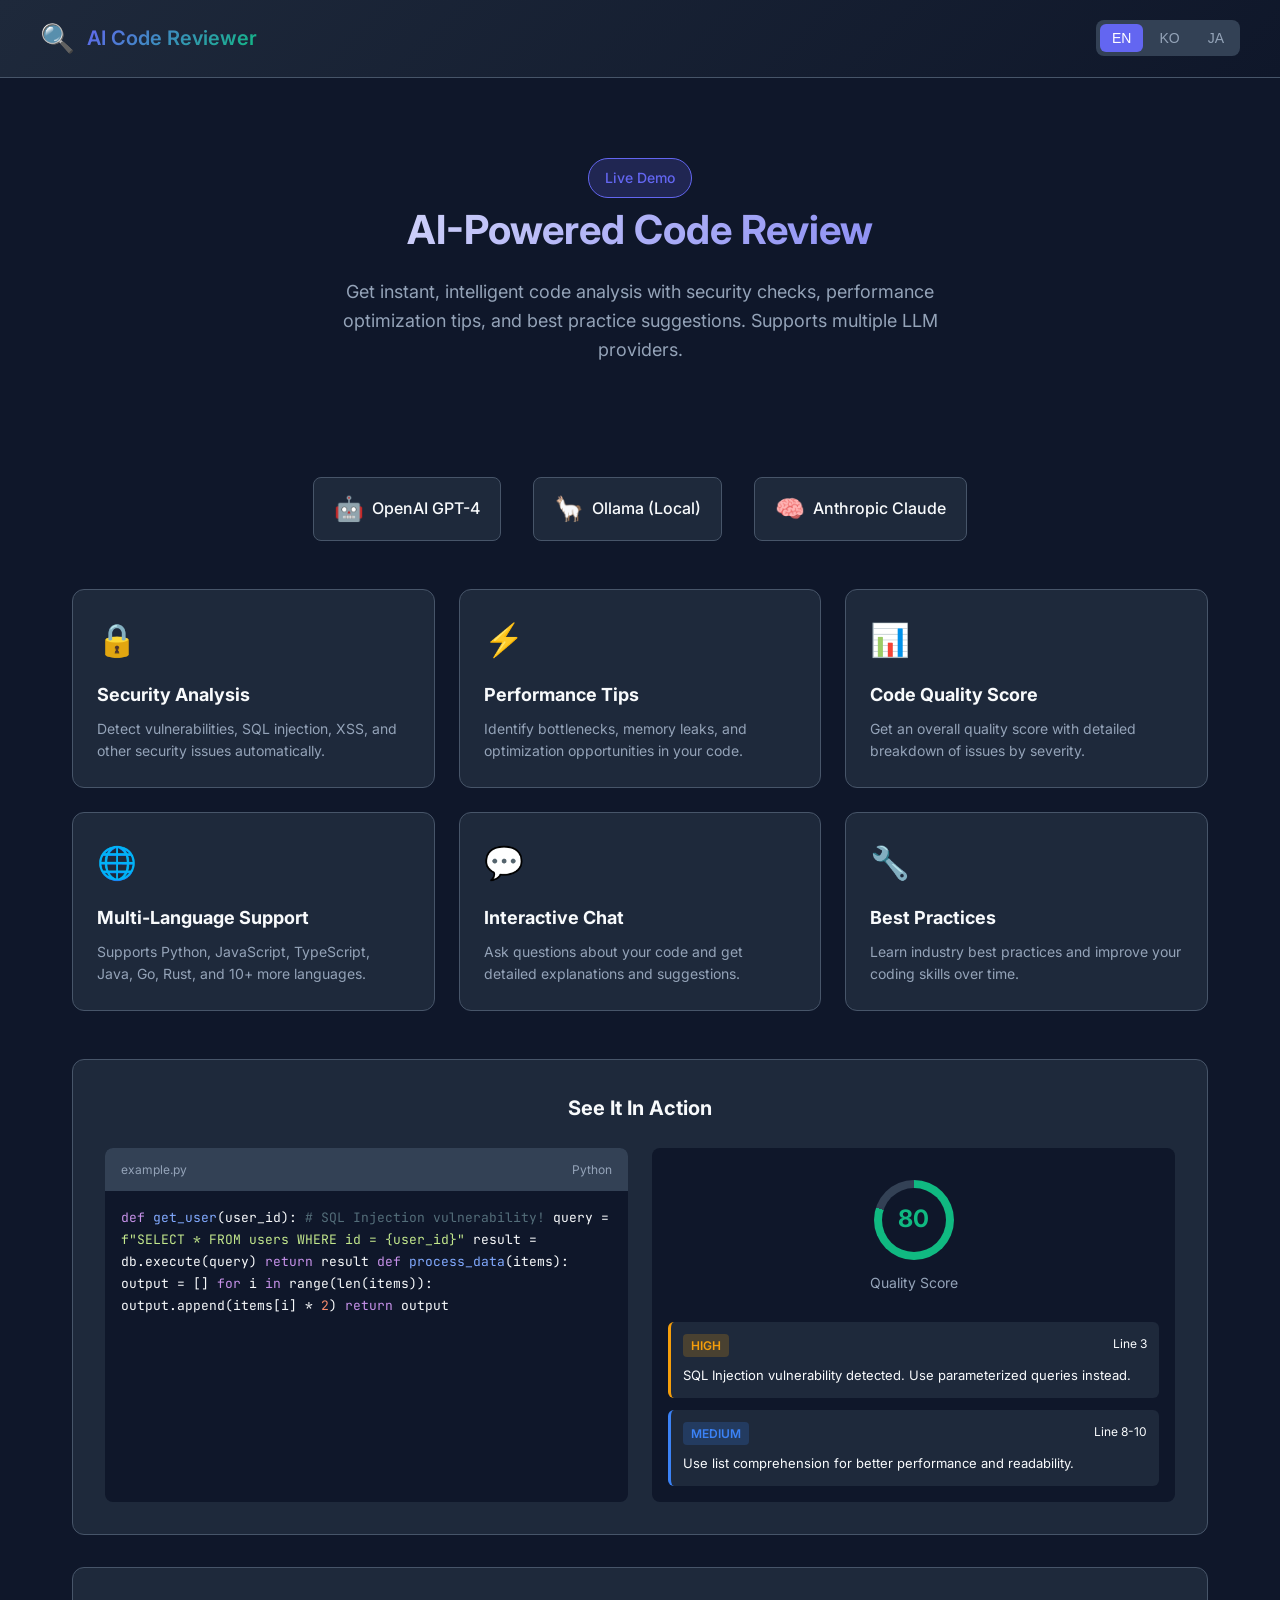
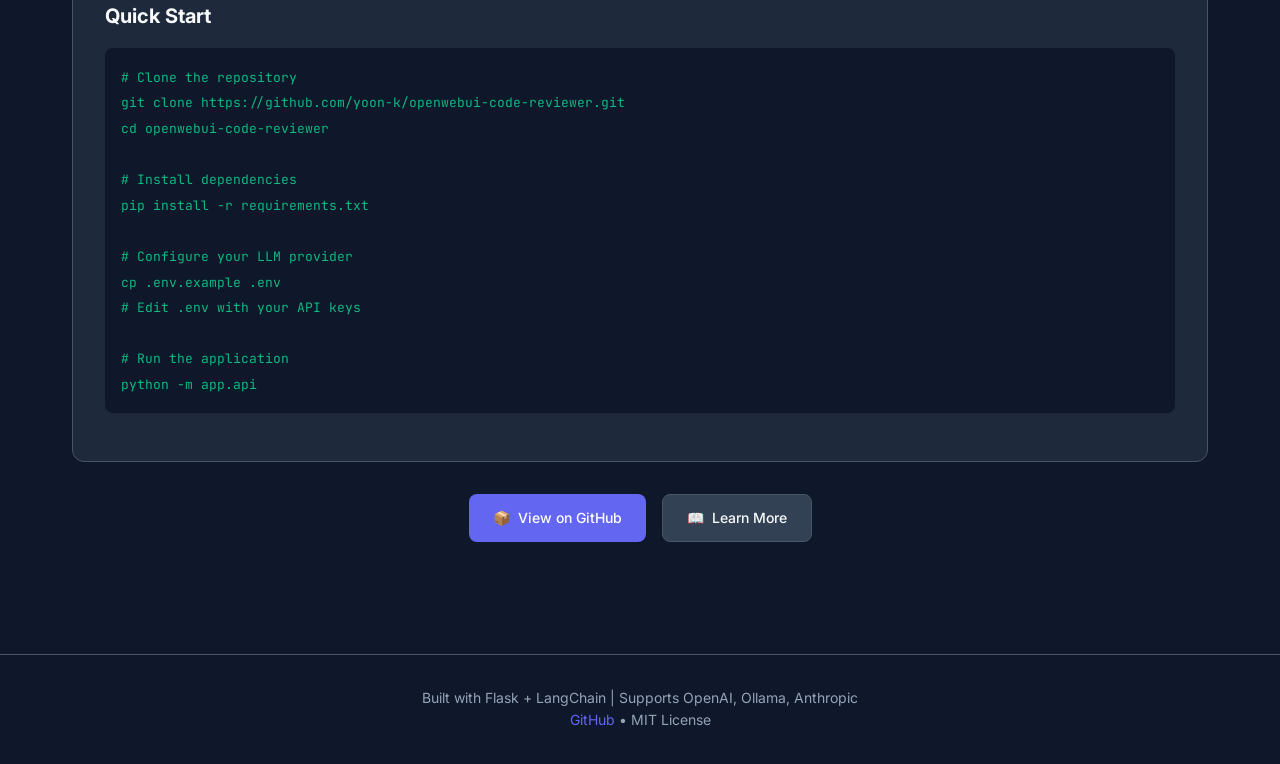
==== docs/index.html @ 36b53d58 "Initial commit: AI Code Reviewer with OpenAI/Ollama/Anthropic support - Multi-LLM provider architect" ====
<!DOCTYPE html>
<html lang="en">
<head>
    <meta charset="UTF-8">
    <meta name="viewport" content="width=device-width, initial-scale=1.0">
    <meta name="description" content="AI-powered code review tool supporting OpenAI, Ollama, and Anthropic. Get instant code analysis, security checks, performance optimization tips, and best practice suggestions.">
    <meta name="keywords" content="code review, AI code analysis, OpenAI, Ollama, Claude, Anthropic, security analysis, performance optimization, code quality, static analysis, LLM, machine learning">
    <meta name="author" content="yoon-k">
    <meta name="robots" content="index, follow">

    <!-- Open Graph / Social Media -->
    <meta property="og:title" content="AI Code Reviewer - Intelligent Code Analysis Tool">
    <meta property="og:description" content="Get instant AI-powered code reviews with security analysis, performance tips, and best practice suggestions. Supports OpenAI, Ollama, and Claude.">
    <meta property="og:type" content="website">
    <meta property="og:url" content="https://yoon-k.github.io/openwebui-code-reviewer/">

    <!-- Twitter Card -->
    <meta name="twitter:card" content="summary_large_image">
    <meta name="twitter:title" content="AI Code Reviewer">
    <meta name="twitter:description" content="Intelligent code analysis powered by AI">

    <title>AI Code Reviewer | OpenWebUI + LLM Demo</title>

    <!-- Fonts -->
    <link rel="preconnect" href="https://fonts.googleapis.com">
    <link rel="preconnect" href="https://fonts.gstatic.com" crossorigin>
    <link href="https://fonts.googleapis.com/css2?family=Inter:wght@400;500;600;700&family=JetBrains+Mono:wght@400;500&display=swap" rel="stylesheet">

    <style>
        :root {
            --primary: #6366f1;
            --primary-dark: #4f46e5;
            --secondary: #10b981;
            --danger: #ef4444;
            --warning: #f59e0b;
            --info: #3b82f6;
            --bg-dark: #0f172a;
            --bg-card: #1e293b;
            --bg-input: #334155;
            --text-primary: #f8fafc;
            --text-secondary: #94a3b8;
            --border: #475569;
            --shadow: 0 4px 6px -1px rgba(0, 0, 0, 0.3);
            --radius: 12px;
        }

        * {
            margin: 0;
            padding: 0;
            box-sizing: border-box;
        }

        body {
            font-family: 'Inter', -apple-system, BlinkMacSystemFont, 'Segoe UI', Roboto, sans-serif;
            background: var(--bg-dark);
            color: var(--text-primary);
            line-height: 1.6;
            min-height: 100vh;
        }

        .header {
            background: linear-gradient(135deg, var(--bg-card) 0%, var(--bg-dark) 100%);
            border-bottom: 1px solid var(--border);
            padding: 1rem 2rem;
            position: sticky;
            top: 0;
            z-index: 100;
        }

        .header-content {
            max-width: 1200px;
            margin: 0 auto;
            display: flex;
            justify-content: space-between;
            align-items: center;
        }

        .logo {
            display: flex;
            align-items: center;
            gap: 0.75rem;
        }

        .logo-icon {
            font-size: 1.75rem;
        }

        .logo h1 {
            font-size: 1.25rem;
            font-weight: 600;
            background: linear-gradient(135deg, var(--primary) 0%, var(--secondary) 100%);
            -webkit-background-clip: text;
            -webkit-text-fill-color: transparent;
            background-clip: text;
        }

        .lang-selector {
            display: flex;
            gap: 0.25rem;
            background: var(--bg-input);
            padding: 0.25rem;
            border-radius: 8px;
        }

        .lang-btn {
            padding: 0.375rem 0.75rem;
            border: none;
            background: transparent;
            color: var(--text-secondary);
            cursor: pointer;
            border-radius: 6px;
            font-size: 0.875rem;
            font-weight: 500;
            transition: all 0.2s;
        }

        .lang-btn:hover {
            color: var(--text-primary);
        }

        .lang-btn.active {
            background: var(--primary);
            color: white;
        }

        .main-container {
            max-width: 1200px;
            margin: 0 auto;
            padding: 2rem;
        }

        .hero {
            text-align: center;
            padding: 3rem 1rem;
        }

        .hero h2 {
            font-size: 2.5rem;
            font-weight: 700;
            margin-bottom: 1rem;
            background: linear-gradient(135deg, var(--text-primary) 0%, var(--primary) 100%);
            -webkit-background-clip: text;
            -webkit-text-fill-color: transparent;
            background-clip: text;
        }

        .hero p {
            font-size: 1.125rem;
            color: var(--text-secondary);
            max-width: 600px;
            margin: 0 auto 2rem;
        }

        .demo-badge {
            display: inline-block;
            padding: 0.5rem 1rem;
            background: rgba(99, 102, 241, 0.2);
            border: 1px solid var(--primary);
            border-radius: 20px;
            color: var(--primary);
            font-size: 0.875rem;
            font-weight: 500;
        }

        .features {
            display: grid;
            grid-template-columns: repeat(auto-fit, minmax(280px, 1fr));
            gap: 1.5rem;
            margin: 3rem 0;
        }

        .feature-card {
            background: var(--bg-card);
            border: 1px solid var(--border);
            border-radius: var(--radius);
            padding: 1.5rem;
            transition: transform 0.2s, box-shadow 0.2s;
        }

        .feature-card:hover {
            transform: translateY(-4px);
            box-shadow: var(--shadow);
        }

        .feature-icon {
            font-size: 2rem;
            margin-bottom: 1rem;
        }

        .feature-card h3 {
            font-size: 1.125rem;
            margin-bottom: 0.5rem;
        }

        .feature-card p {
            color: var(--text-secondary);
            font-size: 0.875rem;
        }

        .demo-section {
            background: var(--bg-card);
            border: 1px solid var(--border);
            border-radius: var(--radius);
            padding: 2rem;
            margin: 2rem 0;
        }

        .demo-section h3 {
            font-size: 1.25rem;
            margin-bottom: 1.5rem;
            text-align: center;
        }

        .demo-grid {
            display: grid;
            grid-template-columns: 1fr 1fr;
            gap: 1.5rem;
        }

        @media (max-width: 768px) {
            .demo-grid {
                grid-template-columns: 1fr;
            }
        }

        .code-panel {
            background: var(--bg-dark);
            border-radius: 8px;
            overflow: hidden;
        }

        .code-header {
            padding: 0.75rem 1rem;
            background: var(--bg-input);
            display: flex;
            justify-content: space-between;
            align-items: center;
            font-size: 0.75rem;
            color: var(--text-secondary);
        }

        .code-content {
            padding: 1rem;
            font-family: 'JetBrains Mono', monospace;
            font-size: 0.8125rem;
            line-height: 1.7;
            overflow-x: auto;
        }

        .code-content .keyword { color: #c792ea; }
        .code-content .function { color: #82aaff; }
        .code-content .string { color: #c3e88d; }
        .code-content .comment { color: #546e7a; }
        .code-content .number { color: #f78c6c; }

        .result-panel {
            background: var(--bg-dark);
            border-radius: 8px;
            padding: 1rem;
        }

        .score-display {
            text-align: center;
            padding: 1rem;
        }

        .score-circle {
            width: 80px;
            height: 80px;
            border-radius: 50%;
            background: conic-gradient(var(--secondary) 288deg, var(--bg-input) 0);
            display: flex;
            align-items: center;
            justify-content: center;
            margin: 0 auto 0.75rem;
            position: relative;
        }

        .score-circle::before {
            content: '';
            position: absolute;
            width: 64px;
            height: 64px;
            background: var(--bg-dark);
            border-radius: 50%;
        }

        .score-value {
            position: relative;
            font-size: 1.5rem;
            font-weight: 700;
            color: var(--secondary);
        }

        .issue-item {
            padding: 0.75rem;
            background: var(--bg-card);
            border-radius: 6px;
            margin-top: 0.75rem;
            border-left: 3px solid var(--warning);
        }

        .issue-header {
            display: flex;
            justify-content: space-between;
            font-size: 0.75rem;
            margin-bottom: 0.5rem;
        }

        .issue-severity {
            padding: 0.125rem 0.5rem;
            background: rgba(245, 158, 11, 0.2);
            color: var(--warning);
            border-radius: 4px;
            font-weight: 600;
        }

        .issue-message {
            font-size: 0.8125rem;
        }

        .providers {
            display: flex;
            justify-content: center;
            gap: 2rem;
            margin: 2rem 0;
            flex-wrap: wrap;
        }

        .provider {
            display: flex;
            align-items: center;
            gap: 0.5rem;
            padding: 0.75rem 1.25rem;
            background: var(--bg-card);
            border: 1px solid var(--border);
            border-radius: 8px;
        }

        .provider-logo {
            font-size: 1.5rem;
        }

        .provider-name {
            font-weight: 500;
        }

        .quick-start {
            background: var(--bg-card);
            border: 1px solid var(--border);
            border-radius: var(--radius);
            padding: 2rem;
            margin: 2rem 0;
        }

        .quick-start h3 {
            font-size: 1.25rem;
            margin-bottom: 1rem;
        }

        .code-block {
            background: var(--bg-dark);
            border-radius: 8px;
            padding: 1rem;
            margin: 1rem 0;
            overflow-x: auto;
        }

        .code-block code {
            font-family: 'JetBrains Mono', monospace;
            font-size: 0.8125rem;
            color: var(--secondary);
        }

        .btn {
            display: inline-flex;
            align-items: center;
            gap: 0.5rem;
            padding: 0.75rem 1.5rem;
            border: none;
            border-radius: 8px;
            font-size: 0.875rem;
            font-weight: 500;
            cursor: pointer;
            transition: all 0.2s;
            text-decoration: none;
        }

        .btn-primary {
            background: var(--primary);
            color: white;
        }

        .btn-primary:hover {
            background: var(--primary-dark);
            transform: translateY(-2px);
        }

        .btn-secondary {
            background: var(--bg-input);
            color: var(--text-primary);
            border: 1px solid var(--border);
        }

        .btn-secondary:hover {
            background: var(--border);
        }

        .cta-buttons {
            display: flex;
            justify-content: center;
            gap: 1rem;
            margin: 2rem 0;
            flex-wrap: wrap;
        }

        footer {
            text-align: center;
            padding: 2rem;
            color: var(--text-secondary);
            font-size: 0.875rem;
            border-top: 1px solid var(--border);
            margin-top: 3rem;
        }

        footer a {
            color: var(--primary);
            text-decoration: none;
        }

        footer a:hover {
            text-decoration: underline;
        }
    </style>
</head>
<body>
    <!-- Header -->
    <header class="header">
        <div class="header-content">
            <div class="logo">
                <span class="logo-icon">🔍</span>
                <h1 id="title">AI Code Reviewer</h1>
            </div>
            <div class="lang-selector">
                <button class="lang-btn active" onclick="setLanguage('en')">EN</button>
                <button class="lang-btn" onclick="setLanguage('ko')">KO</button>
                <button class="lang-btn" onclick="setLanguage('ja')">JA</button>
            </div>
        </div>
    </header>

    <!-- Main Content -->
    <main class="main-container">
        <!-- Hero Section -->
        <section class="hero">
            <span class="demo-badge" id="demoBadge">Live Demo</span>
            <h2 id="heroTitle">AI-Powered Code Review</h2>
            <p id="heroDesc">Get instant, intelligent code analysis with security checks, performance optimization tips, and best practice suggestions. Supports multiple LLM providers.</p>
        </section>

        <!-- Providers -->
        <div class="providers">
            <div class="provider">
                <span class="provider-logo">🤖</span>
                <span class="provider-name">OpenAI GPT-4</span>
            </div>
            <div class="provider">
                <span class="provider-logo">🦙</span>
                <span class="provider-name">Ollama (Local)</span>
            </div>
            <div class="provider">
                <span class="provider-logo">🧠</span>
                <span class="provider-name">Anthropic Claude</span>
            </div>
        </div>

        <!-- Features -->
        <section class="features" id="features">
            <div class="feature-card">
                <div class="feature-icon">🔒</div>
                <h3 id="feat1Title">Security Analysis</h3>
                <p id="feat1Desc">Detect vulnerabilities, SQL injection, XSS, and other security issues automatically.</p>
            </div>
            <div class="feature-card">
                <div class="feature-icon">⚡</div>
                <h3 id="feat2Title">Performance Tips</h3>
                <p id="feat2Desc">Identify bottlenecks, memory leaks, and optimization opportunities in your code.</p>
            </div>
            <div class="feature-card">
                <div class="feature-icon">📊</div>
                <h3 id="feat3Title">Code Quality Score</h3>
                <p id="feat3Desc">Get an overall quality score with detailed breakdown of issues by severity.</p>
            </div>
            <div class="feature-card">
                <div class="feature-icon">🌐</div>
                <h3 id="feat4Title">Multi-Language Support</h3>
                <p id="feat4Desc">Supports Python, JavaScript, TypeScript, Java, Go, Rust, and 10+ more languages.</p>
            </div>
            <div class="feature-card">
                <div class="feature-icon">💬</div>
                <h3 id="feat5Title">Interactive Chat</h3>
                <p id="feat5Desc">Ask questions about your code and get detailed explanations and suggestions.</p>
            </div>
            <div class="feature-card">
                <div class="feature-icon">🔧</div>
                <h3 id="feat6Title">Best Practices</h3>
                <p id="feat6Desc">Learn industry best practices and improve your coding skills over time.</p>
            </div>
        </section>

        <!-- Demo Section -->
        <section class="demo-section">
            <h3 id="demoTitle">See It In Action</h3>
            <div class="demo-grid">
                <div class="code-panel">
                    <div class="code-header">
                        <span>example.py</span>
                        <span>Python</span>
                    </div>
                    <div class="code-content">
<span class="keyword">def</span> <span class="function">get_user</span>(user_id):
    <span class="comment"># SQL Injection vulnerability!</span>
    query = <span class="string">f"SELECT * FROM users WHERE id = </span><span class="string">{user_id}"</span>
    result = db.execute(query)
    <span class="keyword">return</span> result

<span class="keyword">def</span> <span class="function">process_data</span>(items):
    output = []
    <span class="keyword">for</span> i <span class="keyword">in</span> range(len(items)):
        output.append(items[i] * <span class="number">2</span>)
    <span class="keyword">return</span> output
                    </div>
                </div>
                <div class="result-panel">
                    <div class="score-display">
                        <div class="score-circle">
                            <span class="score-value">80</span>
                        </div>
                        <div id="scoreLabel" style="color: var(--text-secondary); font-size: 0.875rem;">Quality Score</div>
                    </div>
                    <div class="issue-item">
                        <div class="issue-header">
                            <span class="issue-severity" id="severityHigh">HIGH</span>
                            <span>Line 3</span>
                        </div>
                        <div class="issue-message" id="issueMsg1">SQL Injection vulnerability detected. Use parameterized queries instead.</div>
                    </div>
                    <div class="issue-item" style="border-left-color: var(--info);">
                        <div class="issue-header">
                            <span class="issue-severity" style="background: rgba(59, 130, 246, 0.2); color: var(--info);" id="severityMedium">MEDIUM</span>
                            <span>Line 8-10</span>
                        </div>
                        <div class="issue-message" id="issueMsg2">Use list comprehension for better performance and readability.</div>
                    </div>
                </div>
            </div>
        </section>

        <!-- Quick Start -->
        <section class="quick-start">
            <h3 id="quickStartTitle">Quick Start</h3>
            <div class="code-block">
                <code>
# Clone the repository<br>
git clone https://github.com/yoon-k/openwebui-code-reviewer.git<br>
cd openwebui-code-reviewer<br><br>

# Install dependencies<br>
pip install -r requirements.txt<br><br>

# Configure your LLM provider<br>
cp .env.example .env<br>
# Edit .env with your API keys<br><br>

# Run the application<br>
python -m app.api
                </code>
            </div>
        </section>

        <!-- CTA Buttons -->
        <div class="cta-buttons">
            <a href="https://github.com/yoon-k/openwebui-code-reviewer" class="btn btn-primary" id="viewGithub">
                <span>📦</span> View on GitHub
            </a>
            <a href="#features" class="btn btn-secondary" id="learnMore">
                <span>📖</span> Learn More
            </a>
        </div>
    </main>

    <!-- Footer -->
    <footer>
        <p id="footerText">
            Built with Flask + LangChain | Supports OpenAI, Ollama, Anthropic<br>
            <a href="https://github.com/yoon-k">GitHub</a> • MIT License
        </p>
    </footer>

    <script>
        const i18n = {
            en: {
                title: "AI Code Reviewer",
                demoBadge: "Live Demo",
                heroTitle: "AI-Powered Code Review",
                heroDesc: "Get instant, intelligent code analysis with security checks, performance optimization tips, and best practice suggestions. Supports multiple LLM providers.",
                feat1Title: "Security Analysis",
                feat1Desc: "Detect vulnerabilities, SQL injection, XSS, and other security issues automatically.",
                feat2Title: "Performance Tips",
                feat2Desc: "Identify bottlenecks, memory leaks, and optimization opportunities in your code.",
                feat3Title: "Code Quality Score",
                feat3Desc: "Get an overall quality score with detailed breakdown of issues by severity.",
                feat4Title: "Multi-Language Support",
                feat4Desc: "Supports Python, JavaScript, TypeScript, Java, Go, Rust, and 10+ more languages.",
                feat5Title: "Interactive Chat",
                feat5Desc: "Ask questions about your code and get detailed explanations and suggestions.",
                feat6Title: "Best Practices",
                feat6Desc: "Learn industry best practices and improve your coding skills over time.",
                demoTitle: "See It In Action",
                scoreLabel: "Quality Score",
                severityHigh: "HIGH",
                severityMedium: "MEDIUM",
                issueMsg1: "SQL Injection vulnerability detected. Use parameterized queries instead.",
                issueMsg2: "Use list comprehension for better performance and readability.",
                quickStartTitle: "Quick Start",
                viewGithub: "View on GitHub",
                learnMore: "Learn More",
                footerText: "Built with Flask + LangChain | Supports OpenAI, Ollama, Anthropic"
            },
            ko: {
                title: "AI 코드 리뷰어",
                demoBadge: "라이브 데모",
                heroTitle: "AI 기반 코드 리뷰",
                heroDesc: "보안 검사, 성능 최적화 팁, 모범 사례 제안이 포함된 즉각적이고 지능적인 코드 분석을 받아보세요. 다양한 LLM 제공업체를 지원합니다.",
                feat1Title: "보안 분석",
                feat1Desc: "취약점, SQL 인젝션, XSS 및 기타 보안 문제를 자동으로 감지합니다.",
                feat2Title: "성능 팁",
                feat2Desc: "코드의 병목 현상, 메모리 누수 및 최적화 기회를 식별합니다.",
                feat3Title: "코드 품질 점수",
                feat3Desc: "심각도별 이슈 상세 분석과 함께 전체 품질 점수를 받아보세요.",
                feat4Title: "다중 언어 지원",
                feat4Desc: "Python, JavaScript, TypeScript, Java, Go, Rust 외 10개 이상의 언어를 지원합니다.",
                feat5Title: "대화형 채팅",
                feat5Desc: "코드에 대해 질문하고 상세한 설명과 제안을 받으세요.",
                feat6Title: "모범 사례",
                feat6Desc: "업계 모범 사례를 배우고 시간이 지남에 따라 코딩 실력을 향상시키세요.",
                demoTitle: "실제 동작 보기",
                scoreLabel: "품질 점수",
                severityHigh: "높음",
                severityMedium: "보통",
                issueMsg1: "SQL 인젝션 취약점이 감지되었습니다. 매개변수화된 쿼리를 사용하세요.",
                issueMsg2: "더 나은 성능과 가독성을 위해 리스트 컴프리헨션을 사용하세요.",
                quickStartTitle: "빠른 시작",
                viewGithub: "GitHub에서 보기",
                learnMore: "자세히 알아보기",
                footerText: "Flask + LangChain으로 제작 | OpenAI, Ollama, Anthropic 지원"
            },
            ja: {
                title: "AIコードレビューア",
                demoBadge: "ライブデモ",
                heroTitle: "AI搭載コードレビュー",
                heroDesc: "セキュリティチェック、パフォーマンス最適化のヒント、ベストプラクティスの提案を含む、即座のインテリジェントなコード分析を取得できます。複数のLLMプロバイダーをサポート。",
                feat1Title: "セキュリティ分析",
                feat1Desc: "脆弱性、SQLインジェクション、XSSなどのセキュリティ問題を自動的に検出します。",
                feat2Title: "パフォーマンスのヒント",
                feat2Desc: "コード内のボトルネック、メモリリーク、最適化の機会を特定します。",
                feat3Title: "コード品質スコア",
                feat3Desc: "重大度別の問題の詳細な内訳とともに、全体的な品質スコアを取得できます。",
                feat4Title: "多言語サポート",
                feat4Desc: "Python、JavaScript、TypeScript、Java、Go、Rust、その他10以上の言語をサポート。",
                feat5Title: "インタラクティブチャット",
                feat5Desc: "コードについて質問し、詳細な説明と提案を受け取れます。",
                feat6Title: "ベストプラクティス",
                feat6Desc: "業界のベストプラクティスを学び、時間とともにコーディングスキルを向上させましょう。",
                demoTitle: "実際の動作を見る",
                scoreLabel: "品質スコア",
                severityHigh: "高",
                severityMedium: "中",
                issueMsg1: "SQLインジェクションの脆弱性が検出されました。パラメータ化されたクエリを使用してください。",
                issueMsg2: "パフォーマンスと可読性を向上させるためにリスト内包表記を使用してください。",
                quickStartTitle: "クイックスタート",
                viewGithub: "GitHubで見る",
                learnMore: "詳細を見る",
                footerText: "Flask + LangChainで構築 | OpenAI、Ollama、Anthropicをサポート"
            }
        };

        let currentLang = 'en';

        function setLanguage(lang) {
            currentLang = lang;
            const t = i18n[lang];

            document.getElementById('title').textContent = t.title;
            document.getElementById('demoBadge').textContent = t.demoBadge;
            document.getElementById('heroTitle').textContent = t.heroTitle;
            document.getElementById('heroDesc').textContent = t.heroDesc;
            document.getElementById('feat1Title').textContent = t.feat1Title;
            document.getElementById('feat1Desc').textContent = t.feat1Desc;
            document.getElementById('feat2Title').textContent = t.feat2Title;
            document.getElementById('feat2Desc').textContent = t.feat2Desc;
            document.getElementById('feat3Title').textContent = t.feat3Title;
            document.getElementById('feat3Desc').textContent = t.feat3Desc;
            document.getElementById('feat4Title').textContent = t.feat4Title;
            document.getElementById('feat4Desc').textContent = t.feat4Desc;
            document.getElementById('feat5Title').textContent = t.feat5Title;
            document.getElementById('feat5Desc').textContent = t.feat5Desc;
            document.getElementById('feat6Title').textContent = t.feat6Title;
            document.getElementById('feat6Desc').textContent = t.feat6Desc;
            document.getElementById('demoTitle').textContent = t.demoTitle;
            document.getElementById('scoreLabel').textContent = t.scoreLabel;
            document.getElementById('severityHigh').textContent = t.severityHigh;
            document.getElementById('severityMedium').textContent = t.severityMedium;
            document.getElementById('issueMsg1').textContent = t.issueMsg1;
            document.getElementById('issueMsg2').textContent = t.issueMsg2;
            document.getElementById('quickStartTitle').textContent = t.quickStartTitle;
            document.getElementById('viewGithub').innerHTML = `<span>📦</span> ${t.viewGithub}`;
            document.getElementById('learnMore').innerHTML = `<span>📖</span> ${t.learnMore}`;
            document.getElementById('footerText').innerHTML = `${t.footerText}<br><a href="https://github.com/yoon-k">GitHub</a> • MIT License`;

            document.querySelectorAll('.lang-btn').forEach(btn => {
                btn.classList.toggle('active', btn.textContent === lang.toUpperCase());
            });
        }
    </script>
</body>
</html>
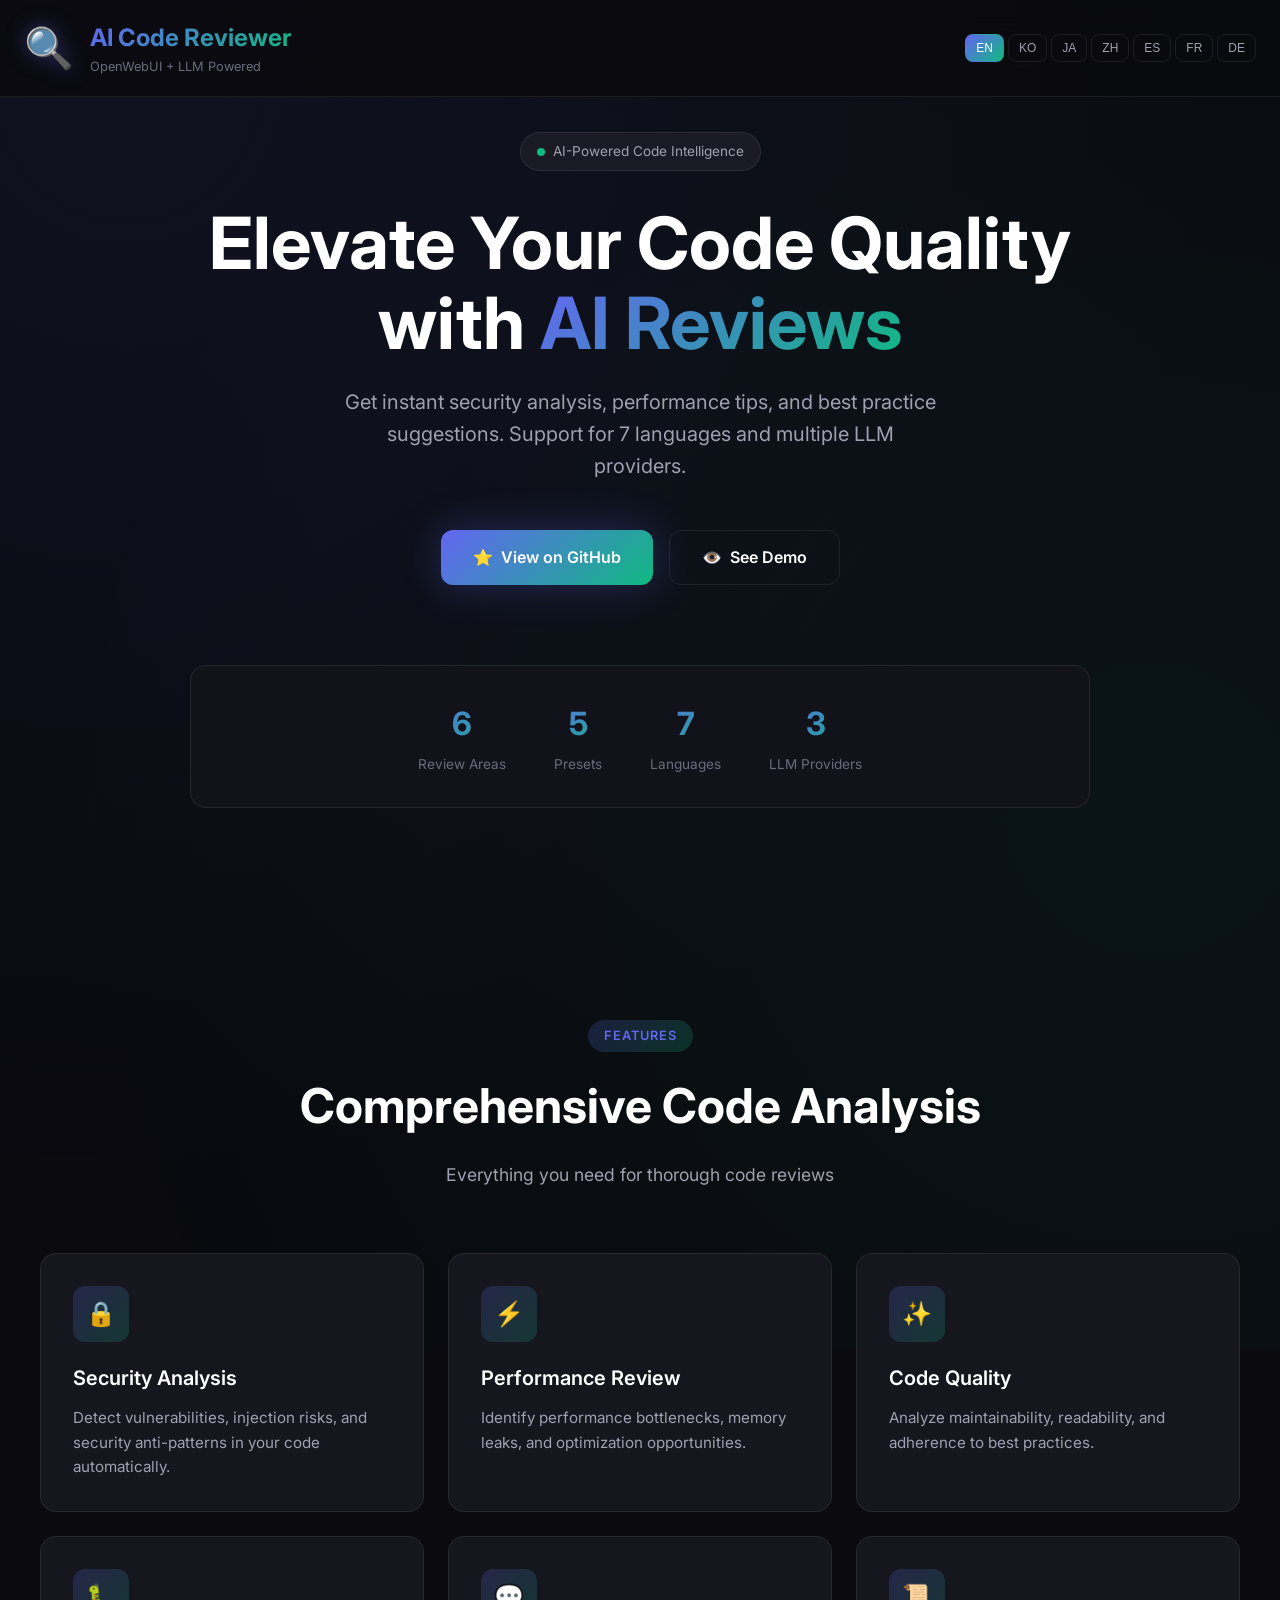
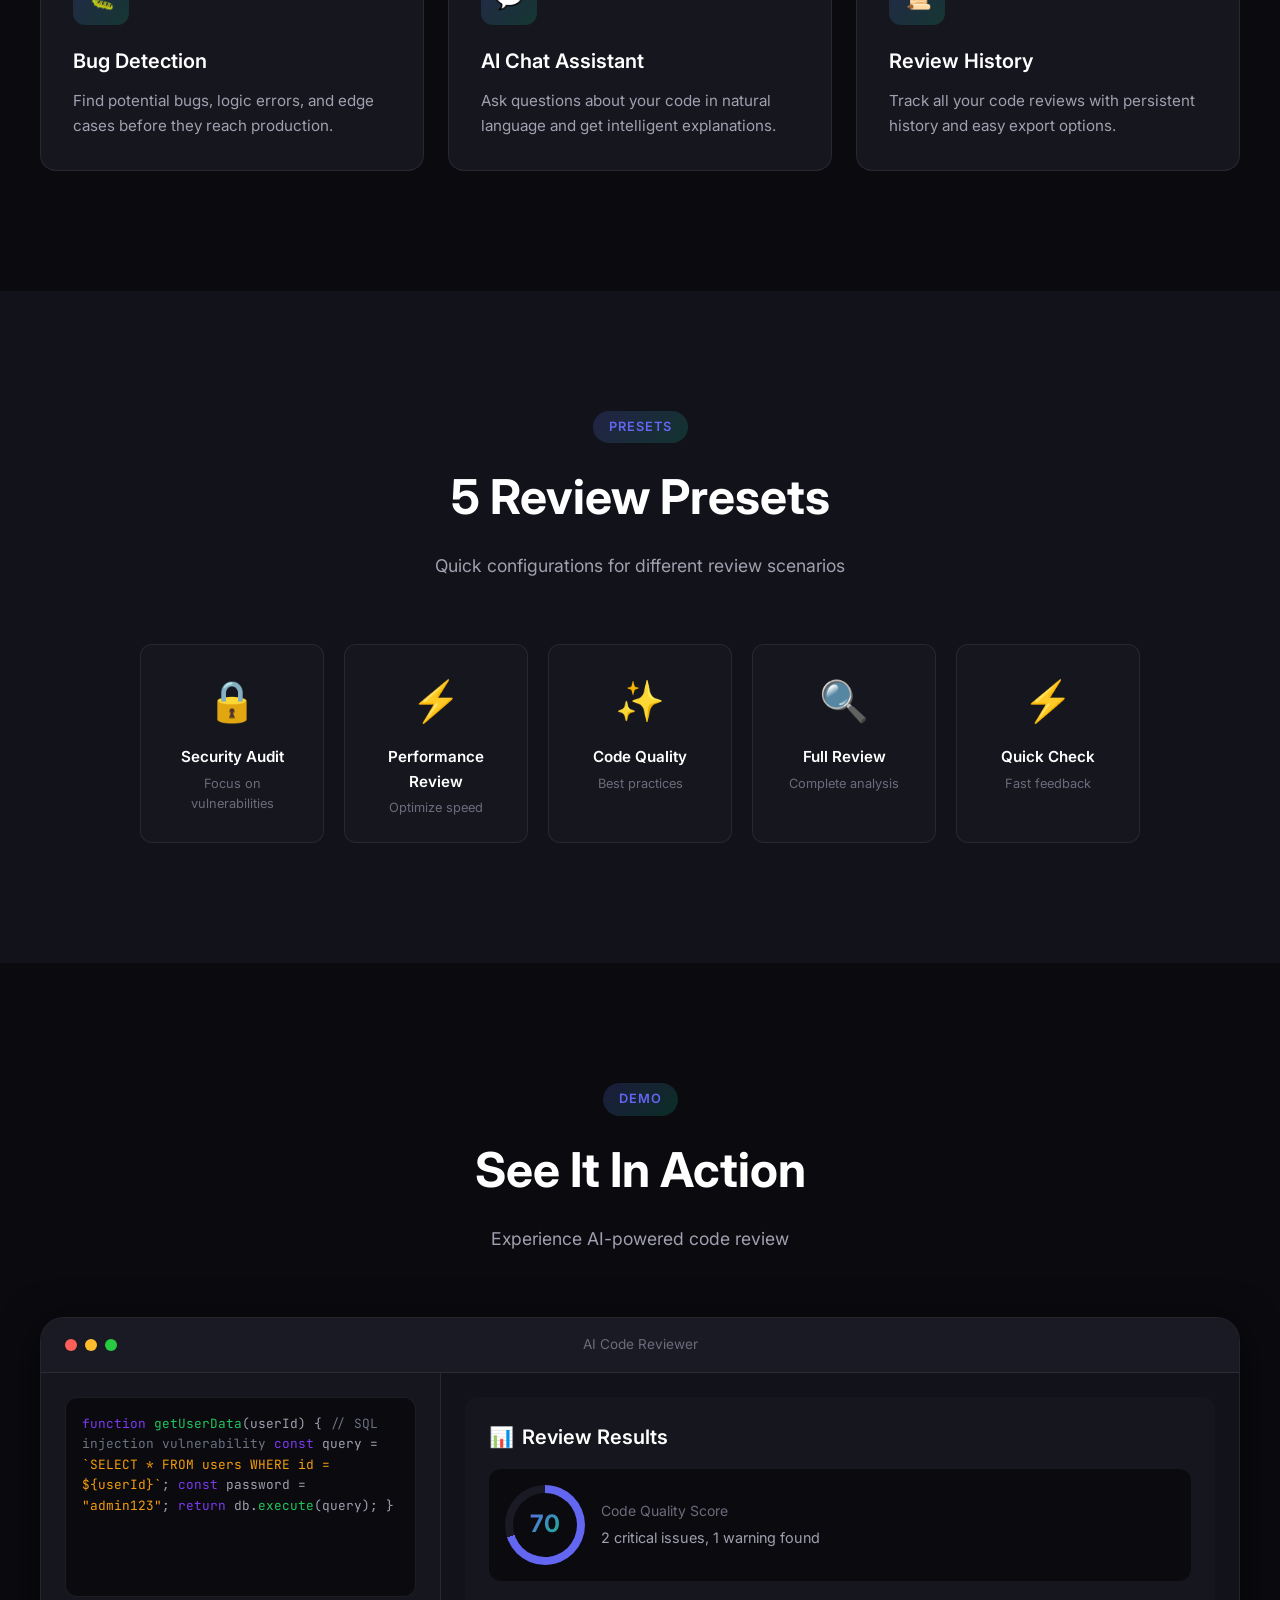
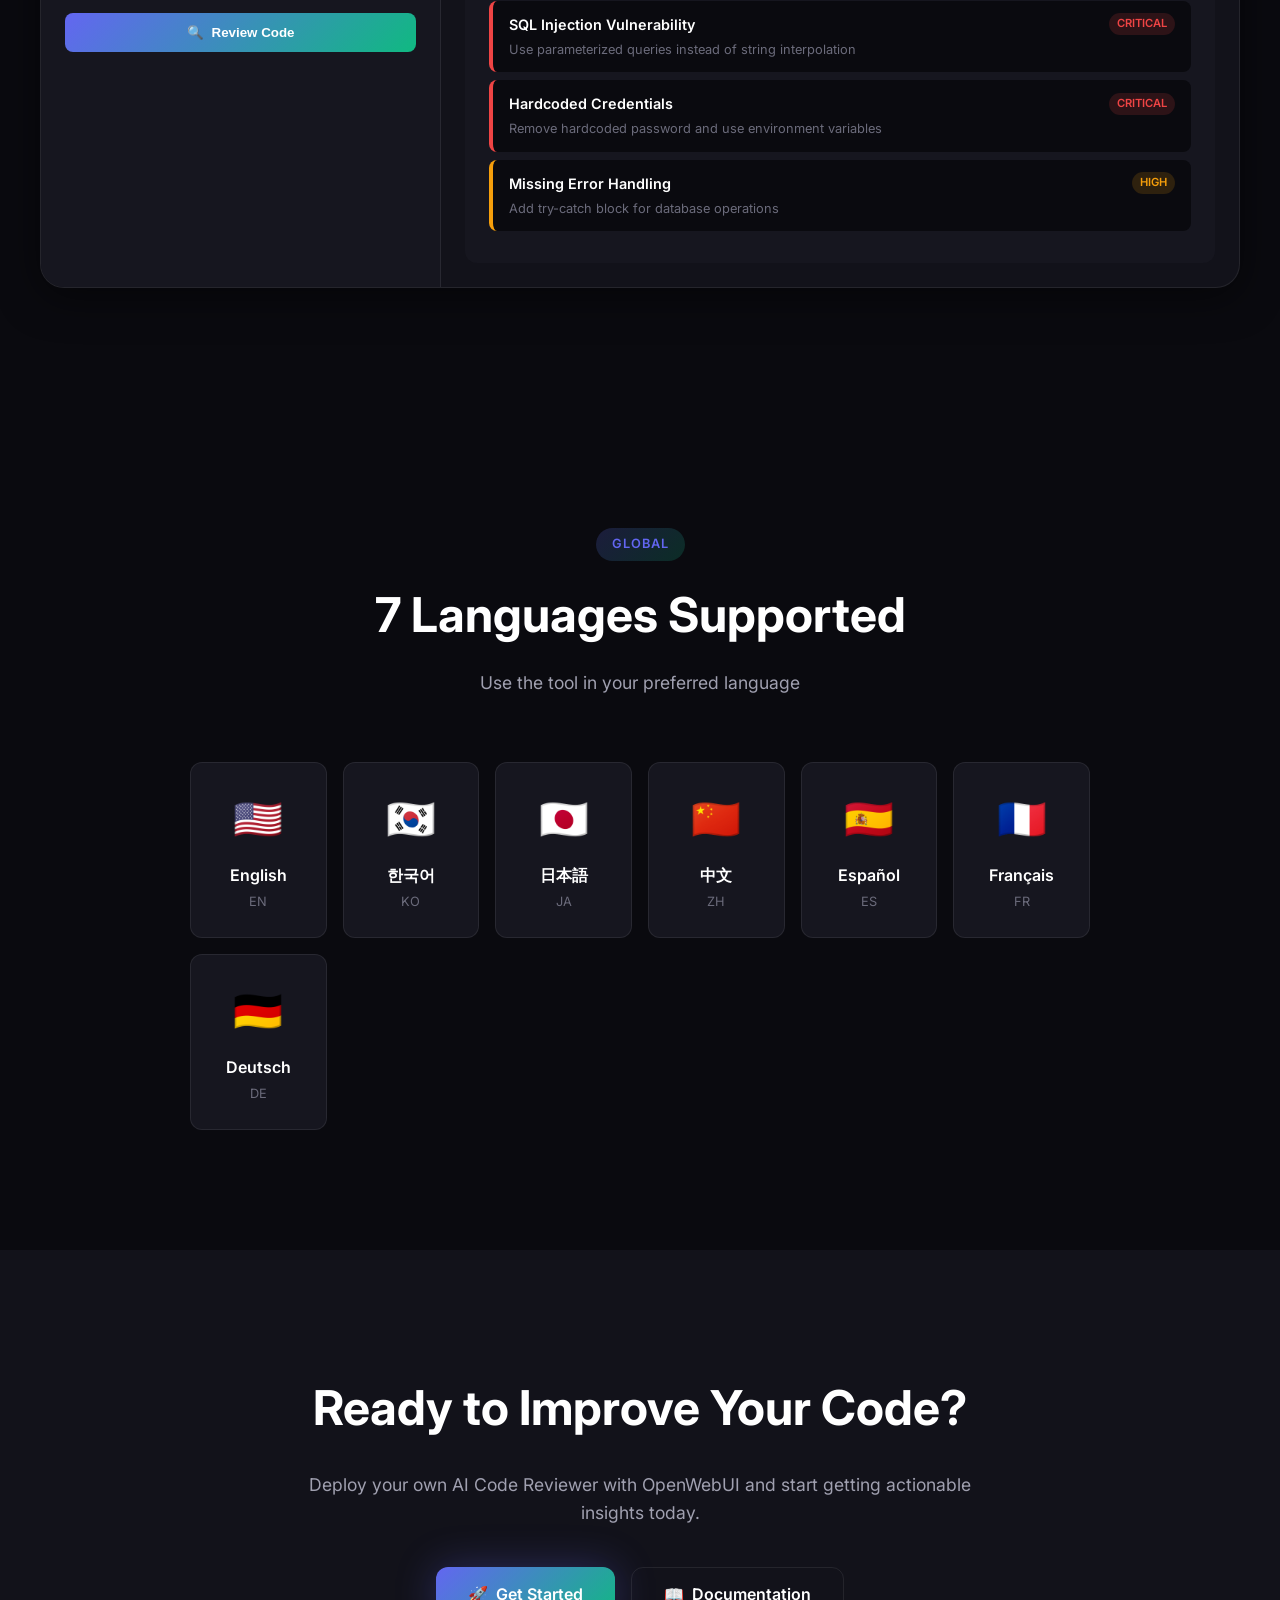
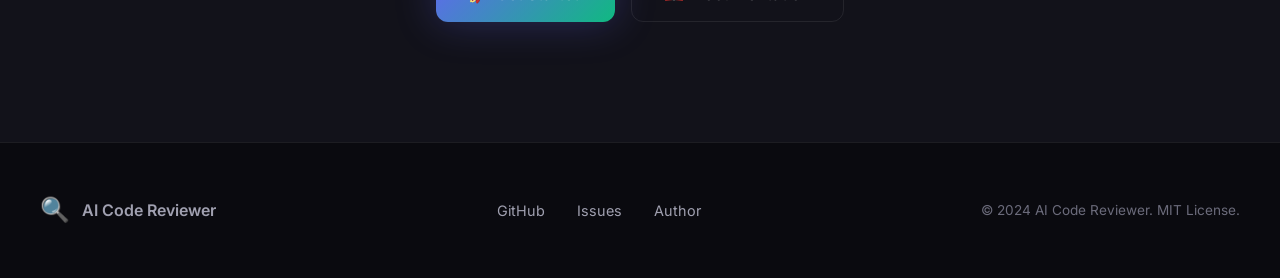
==== commit f94acb41: "Upgrade to production-level with 7 languages and enhanced features - Add 7-language i18n support (EN" ====
--- a/docs/index.html
+++ b/docs/index.html
@@ -3,685 +3,1338 @@
 <head>
     <meta charset="UTF-8">
     <meta name="viewport" content="width=device-width, initial-scale=1.0">
-    <meta name="description" content="AI-powered code review tool supporting OpenAI, Ollama, and Anthropic. Get instant code analysis, security checks, performance optimization tips, and best practice suggestions.">
-    <meta name="keywords" content="code review, AI code analysis, OpenAI, Ollama, Claude, Anthropic, security analysis, performance optimization, code quality, static analysis, LLM, machine learning">
+    <meta name="description" content="AI Code Reviewer - Get instant AI-powered code reviews with security analysis, performance tips, and best practice suggestions. Supports 7 languages.">
+    <meta name="keywords" content="code review, AI, code analysis, security, performance, best practices, OpenAI, Ollama, Claude">
     <meta name="author" content="yoon-k">
-    <meta name="robots" content="index, follow">
-
-    <!-- Open Graph / Social Media -->
-    <meta property="og:title" content="AI Code Reviewer - Intelligent Code Analysis Tool">
-    <meta property="og:description" content="Get instant AI-powered code reviews with security analysis, performance tips, and best practice suggestions. Supports OpenAI, Ollama, and Claude.">
+    <meta property="og:title" content="AI Code Reviewer | OpenWebUI + LLM">
+    <meta property="og:description" content="AI-powered code review tool with security analysis and improvement suggestions">
     <meta property="og:type" content="website">
-    <meta property="og:url" content="https://yoon-k.github.io/openwebui-code-reviewer/">
-
-    <!-- Twitter Card -->
-    <meta name="twitter:card" content="summary_large_image">
-    <meta name="twitter:title" content="AI Code Reviewer">
-    <meta name="twitter:description" content="Intelligent code analysis powered by AI">
-
-    <title>AI Code Reviewer | OpenWebUI + LLM Demo</title>
-
-    <!-- Fonts -->
+    <title>AI Code Reviewer | Demo</title>
+    <link rel="icon" type="image/svg+xml" href="data:image/svg+xml,%3Csvg xmlns='http://www.w3.org/2000/svg' viewBox='0 0 100 100'%3E%3Ctext y='.9em' font-size='90'%3E🔍%3C/text%3E%3C/svg%3E">
     <link rel="preconnect" href="https://fonts.googleapis.com">
     <link rel="preconnect" href="https://fonts.gstatic.com" crossorigin>
-    <link href="https://fonts.googleapis.com/css2?family=Inter:wght@400;500;600;700&family=JetBrains+Mono:wght@400;500&display=swap" rel="stylesheet">
-
+    <link href="https://fonts.googleapis.com/css2?family=Inter:wght@300;400;500;600;700&family=JetBrains+Mono:wght@400;500&display=swap" rel="stylesheet">
     <style>
         :root {
-            --primary: #6366f1;
-            --primary-dark: #4f46e5;
-            --secondary: #10b981;
-            --danger: #ef4444;
+            --bg-primary: #0a0a0f;
+            --bg-secondary: #12121a;
+            --bg-tertiary: #1a1a25;
+            --bg-card: #16161f;
+            --text-primary: #ffffff;
+            --text-secondary: #a0a0b0;
+            --text-muted: #6b6b7b;
+            --accent-primary: #6366f1;
+            --accent-secondary: #818cf8;
+            --success: #10b981;
             --warning: #f59e0b;
+            --error: #ef4444;
             --info: #3b82f6;
-            --bg-dark: #0f172a;
-            --bg-card: #1e293b;
-            --bg-input: #334155;
-            --text-primary: #f8fafc;
-            --text-secondary: #94a3b8;
-            --border: #475569;
-            --shadow: 0 4px 6px -1px rgba(0, 0, 0, 0.3);
-            --radius: 12px;
-        }
-
-        * {
-            margin: 0;
-            padding: 0;
-            box-sizing: border-box;
-        }
+            --border-color: rgba(255, 255, 255, 0.08);
+            --gradient-primary: linear-gradient(135deg, #6366f1 0%, #10b981 100%);
+            --gradient-glow: linear-gradient(135deg, rgba(99, 102, 241, 0.2) 0%, rgba(16, 185, 129, 0.2) 100%);
+            --shadow-glow: 0 0 40px rgba(99, 102, 241, 0.3);
+            --radius-sm: 8px;
+            --radius-md: 12px;
+            --radius-lg: 16px;
+            --radius-xl: 24px;
+        }
+
+        * { margin: 0; padding: 0; box-sizing: border-box; }
 
         body {
-            font-family: 'Inter', -apple-system, BlinkMacSystemFont, 'Segoe UI', Roboto, sans-serif;
-            background: var(--bg-dark);
+            font-family: 'Inter', -apple-system, BlinkMacSystemFont, sans-serif;
+            background: var(--bg-primary);
             color: var(--text-primary);
             line-height: 1.6;
+            overflow-x: hidden;
+        }
+
+        .bg-animation {
+            position: fixed;
+            top: 0;
+            left: 0;
+            width: 100%;
+            height: 100%;
+            pointer-events: none;
+            z-index: 0;
+        }
+
+        .bg-animation::before {
+            content: '';
+            position: absolute;
+            top: -50%;
+            left: -50%;
+            width: 200%;
+            height: 200%;
+            background: radial-gradient(circle at 30% 30%, rgba(99, 102, 241, 0.08) 0%, transparent 50%),
+                        radial-gradient(circle at 70% 70%, rgba(16, 185, 129, 0.06) 0%, transparent 50%);
+            animation: bgMove 20s ease-in-out infinite;
+        }
+
+        @keyframes bgMove {
+            0%, 100% { transform: translate(0, 0) rotate(0deg); }
+            50% { transform: translate(2%, 2%) rotate(2deg); }
+        }
+
+        .header {
+            position: fixed;
+            top: 0;
+            left: 0;
+            right: 0;
+            z-index: 100;
+            background: rgba(10, 10, 15, 0.9);
+            backdrop-filter: blur(20px);
+            border-bottom: 1px solid var(--border-color);
+            padding: 16px 24px;
+        }
+
+        .header-content {
+            max-width: 1400px;
+            margin: 0 auto;
+            display: flex;
+            justify-content: space-between;
+            align-items: center;
+        }
+
+        .logo {
+            display: flex;
+            align-items: center;
+            gap: 16px;
+        }
+
+        .logo-icon {
+            font-size: 2.5rem;
+            filter: drop-shadow(0 0 10px rgba(99, 102, 241, 0.5));
+        }
+
+        .logo h1 {
+            font-size: 1.5rem;
+            font-weight: 700;
+            background: var(--gradient-primary);
+            -webkit-background-clip: text;
+            -webkit-text-fill-color: transparent;
+        }
+
+        .logo-subtitle {
+            font-size: 0.8rem;
+            color: var(--text-muted);
+        }
+
+        .lang-selector {
+            display: flex;
+            gap: 4px;
+        }
+
+        .lang-btn {
+            padding: 6px 10px;
+            background: transparent;
+            border: 1px solid var(--border-color);
+            color: var(--text-secondary);
+            border-radius: var(--radius-sm);
+            cursor: pointer;
+            font-size: 0.75rem;
+            font-weight: 500;
+            transition: all 0.3s;
+        }
+
+        .lang-btn:hover {
+            border-color: var(--accent-primary);
+            color: var(--text-primary);
+        }
+
+        .lang-btn.active {
+            background: var(--gradient-primary);
+            border-color: transparent;
+            color: white;
+        }
+
+        .hero {
+            position: relative;
             min-height: 100vh;
-        }
-
-        .header {
-            background: linear-gradient(135deg, var(--bg-card) 0%, var(--bg-dark) 100%);
-            border-bottom: 1px solid var(--border);
-            padding: 1rem 2rem;
-            position: sticky;
-            top: 0;
-            z-index: 100;
-        }
-
-        .header-content {
+            display: flex;
+            align-items: center;
+            justify-content: center;
+            padding: 120px 24px 80px;
+            text-align: center;
+            z-index: 1;
+        }
+
+        .hero-content { max-width: 900px; }
+
+        .hero-badge {
+            display: inline-flex;
+            align-items: center;
+            gap: 8px;
+            padding: 8px 16px;
+            background: var(--bg-tertiary);
+            border: 1px solid var(--border-color);
+            border-radius: 50px;
+            font-size: 0.85rem;
+            color: var(--text-secondary);
+            margin-bottom: 32px;
+        }
+
+        .hero-badge-dot {
+            width: 8px;
+            height: 8px;
+            background: var(--success);
+            border-radius: 50%;
+            animation: pulse 2s infinite;
+        }
+
+        @keyframes pulse {
+            0%, 100% { opacity: 1; transform: scale(1); }
+            50% { opacity: 0.5; transform: scale(1.2); }
+        }
+
+        .hero h1 {
+            font-size: clamp(2.5rem, 6vw, 4.5rem);
+            font-weight: 700;
+            line-height: 1.1;
+            margin-bottom: 24px;
+        }
+
+        .hero h1 span {
+            background: var(--gradient-primary);
+            -webkit-background-clip: text;
+            -webkit-text-fill-color: transparent;
+        }
+
+        .hero-description {
+            font-size: 1.25rem;
+            color: var(--text-secondary);
+            max-width: 600px;
+            margin: 0 auto 48px;
+        }
+
+        .hero-buttons {
+            display: flex;
+            gap: 16px;
+            justify-content: center;
+            flex-wrap: wrap;
+        }
+
+        .btn {
+            padding: 14px 32px;
+            border-radius: var(--radius-md);
+            font-weight: 600;
+            font-size: 1rem;
+            cursor: pointer;
+            transition: all 0.3s;
+            text-decoration: none;
+            display: inline-flex;
+            align-items: center;
+            gap: 8px;
+        }
+
+        .btn-primary {
+            background: var(--gradient-primary);
+            color: white;
+            border: none;
+            box-shadow: var(--shadow-glow);
+        }
+
+        .btn-primary:hover {
+            transform: translateY(-2px);
+            box-shadow: 0 0 60px rgba(99, 102, 241, 0.4);
+        }
+
+        .btn-secondary {
+            background: transparent;
+            color: var(--text-primary);
+            border: 1px solid var(--border-color);
+        }
+
+        .btn-secondary:hover {
+            background: var(--bg-tertiary);
+            border-color: var(--accent-primary);
+        }
+
+        .stats-bar {
+            display: flex;
+            justify-content: center;
+            gap: 48px;
+            margin-top: 80px;
+            padding: 32px;
+            background: var(--bg-secondary);
+            border-radius: var(--radius-lg);
+            border: 1px solid var(--border-color);
+        }
+
+        .stat-item { text-align: center; }
+
+        .stat-value {
+            font-size: 2rem;
+            font-weight: 700;
+            background: var(--gradient-primary);
+            -webkit-background-clip: text;
+            -webkit-text-fill-color: transparent;
+        }
+
+        .stat-label {
+            font-size: 0.85rem;
+            color: var(--text-muted);
+            margin-top: 4px;
+        }
+
+        .features {
+            position: relative;
+            padding: 120px 24px;
+            z-index: 1;
+        }
+
+        .section-header {
+            text-align: center;
+            max-width: 700px;
+            margin: 0 auto 64px;
+        }
+
+        .section-tag {
+            display: inline-block;
+            padding: 6px 16px;
+            background: var(--gradient-glow);
+            border-radius: 50px;
+            font-size: 0.8rem;
+            font-weight: 600;
+            color: var(--accent-primary);
+            margin-bottom: 16px;
+            text-transform: uppercase;
+            letter-spacing: 1px;
+        }
+
+        .section-header h2 {
+            font-size: clamp(2rem, 4vw, 3rem);
+            font-weight: 700;
+            margin-bottom: 16px;
+        }
+
+        .section-header p {
+            color: var(--text-secondary);
+            font-size: 1.1rem;
+        }
+
+        .features-grid {
             max-width: 1200px;
             margin: 0 auto;
-            display: flex;
-            justify-content: space-between;
+            display: grid;
+            grid-template-columns: repeat(auto-fit, minmax(350px, 1fr));
+            gap: 24px;
+        }
+
+        .feature-card {
+            background: var(--bg-card);
+            border: 1px solid var(--border-color);
+            border-radius: var(--radius-lg);
+            padding: 32px;
+            transition: all 0.3s;
+        }
+
+        .feature-card:hover {
+            transform: translateY(-4px);
+            border-color: var(--accent-primary);
+            box-shadow: var(--shadow-glow);
+        }
+
+        .feature-icon {
+            width: 56px;
+            height: 56px;
+            background: var(--gradient-glow);
+            border-radius: var(--radius-md);
+            display: flex;
             align-items: center;
-        }
-
-        .logo {
-            display: flex;
-            align-items: center;
-            gap: 0.75rem;
-        }
-
-        .logo-icon {
-            font-size: 1.75rem;
-        }
-
-        .logo h1 {
+            justify-content: center;
+            font-size: 1.5rem;
+            margin-bottom: 20px;
+        }
+
+        .feature-card h3 {
             font-size: 1.25rem;
             font-weight: 600;
-            background: linear-gradient(135deg, var(--primary) 0%, var(--secondary) 100%);
-            -webkit-background-clip: text;
-            -webkit-text-fill-color: transparent;
-            background-clip: text;
-        }
-
-        .lang-selector {
-            display: flex;
-            gap: 0.25rem;
-            background: var(--bg-input);
-            padding: 0.25rem;
-            border-radius: 8px;
-        }
-
-        .lang-btn {
-            padding: 0.375rem 0.75rem;
-            border: none;
-            background: transparent;
+            margin-bottom: 12px;
+        }
+
+        .feature-card p {
             color: var(--text-secondary);
-            cursor: pointer;
-            border-radius: 6px;
-            font-size: 0.875rem;
-            font-weight: 500;
-            transition: all 0.2s;
-        }
-
-        .lang-btn:hover {
-            color: var(--text-primary);
-        }
-
-        .lang-btn.active {
-            background: var(--primary);
-            color: white;
-        }
-
-        .main-container {
+            font-size: 0.95rem;
+        }
+
+        .presets {
+            position: relative;
+            padding: 120px 24px;
+            background: var(--bg-secondary);
+            z-index: 1;
+        }
+
+        .presets-grid {
+            max-width: 1000px;
+            margin: 0 auto;
+            display: grid;
+            grid-template-columns: repeat(auto-fit, minmax(180px, 1fr));
+            gap: 20px;
+        }
+
+        .preset-card {
+            background: var(--bg-card);
+            border: 1px solid var(--border-color);
+            border-radius: var(--radius-md);
+            padding: 24px;
+            text-align: center;
+            transition: all 0.3s;
+        }
+
+        .preset-card:hover {
+            transform: translateY(-4px);
+            border-color: var(--accent-primary);
+            box-shadow: var(--shadow-glow);
+        }
+
+        .preset-icon {
+            font-size: 2.5rem;
+            margin-bottom: 12px;
+        }
+
+        .preset-name {
+            font-size: 0.95rem;
+            font-weight: 600;
+            margin-bottom: 4px;
+        }
+
+        .preset-desc {
+            font-size: 0.8rem;
+            color: var(--text-muted);
+        }
+
+        .demo {
+            position: relative;
+            padding: 120px 24px;
+            z-index: 1;
+        }
+
+        .demo-window {
             max-width: 1200px;
             margin: 0 auto;
-            padding: 2rem;
-        }
-
-        .hero {
+            background: var(--bg-secondary);
+            border: 1px solid var(--border-color);
+            border-radius: var(--radius-xl);
+            overflow: hidden;
+            box-shadow: 0 8px 40px rgba(0, 0, 0, 0.5);
+        }
+
+        .demo-header {
+            display: flex;
+            align-items: center;
+            padding: 16px 24px;
+            background: var(--bg-tertiary);
+            border-bottom: 1px solid var(--border-color);
+        }
+
+        .demo-dots {
+            display: flex;
+            gap: 8px;
+        }
+
+        .demo-dot {
+            width: 12px;
+            height: 12px;
+            border-radius: 50%;
+        }
+
+        .demo-dot.red { background: #ff5f57; }
+        .demo-dot.yellow { background: #ffbd2e; }
+        .demo-dot.green { background: #28ca41; }
+
+        .demo-title {
+            flex: 1;
             text-align: center;
-            padding: 3rem 1rem;
-        }
-
-        .hero h2 {
-            font-size: 2.5rem;
-            font-weight: 700;
-            margin-bottom: 1rem;
-            background: linear-gradient(135deg, var(--text-primary) 0%, var(--primary) 100%);
-            -webkit-background-clip: text;
-            -webkit-text-fill-color: transparent;
-            background-clip: text;
-        }
-
-        .hero p {
-            font-size: 1.125rem;
+            font-size: 0.85rem;
+            color: var(--text-muted);
+        }
+
+        .demo-content {
+            display: grid;
+            grid-template-columns: 400px 1fr;
+            min-height: 500px;
+        }
+
+        .demo-sidebar {
+            background: var(--bg-card);
+            border-right: 1px solid var(--border-color);
+            padding: 24px;
+        }
+
+        .demo-code {
+            background: var(--bg-primary);
+            border: 1px solid var(--border-color);
+            border-radius: var(--radius-md);
+            padding: 16px;
+            font-family: 'JetBrains Mono', monospace;
+            font-size: 0.8rem;
             color: var(--text-secondary);
-            max-width: 600px;
-            margin: 0 auto 2rem;
-        }
-
-        .demo-badge {
-            display: inline-block;
-            padding: 0.5rem 1rem;
-            background: rgba(99, 102, 241, 0.2);
-            border: 1px solid var(--primary);
-            border-radius: 20px;
-            color: var(--primary);
-            font-size: 0.875rem;
-            font-weight: 500;
-        }
-
-        .features {
-            display: grid;
-            grid-template-columns: repeat(auto-fit, minmax(280px, 1fr));
-            gap: 1.5rem;
-            margin: 3rem 0;
-        }
-
-        .feature-card {
+            height: 200px;
+            overflow: auto;
+            margin-bottom: 16px;
+        }
+
+        .demo-btn {
+            width: 100%;
+            padding: 12px;
+            background: var(--gradient-primary);
+            border: none;
+            border-radius: var(--radius-sm);
+            color: white;
+            font-weight: 600;
+            cursor: pointer;
+            display: flex;
+            align-items: center;
+            justify-content: center;
+            gap: 8px;
+        }
+
+        .demo-main {
+            padding: 24px;
+        }
+
+        .demo-result {
             background: var(--bg-card);
-            border: 1px solid var(--border);
-            border-radius: var(--radius);
-            padding: 1.5rem;
-            transition: transform 0.2s, box-shadow 0.2s;
-        }
-
-        .feature-card:hover {
-            transform: translateY(-4px);
-            box-shadow: var(--shadow);
-        }
-
-        .feature-icon {
-            font-size: 2rem;
-            margin-bottom: 1rem;
-        }
-
-        .feature-card h3 {
-            font-size: 1.125rem;
-            margin-bottom: 0.5rem;
-        }
-
-        .feature-card p {
-            color: var(--text-secondary);
-            font-size: 0.875rem;
-        }
-
-        .demo-section {
-            background: var(--bg-card);
-            border: 1px solid var(--border);
-            border-radius: var(--radius);
-            padding: 2rem;
-            margin: 2rem 0;
-        }
-
-        .demo-section h3 {
+            border-radius: var(--radius-md);
+            padding: 24px;
+            height: 100%;
+        }
+
+        .demo-result-title {
             font-size: 1.25rem;
-            margin-bottom: 1.5rem;
-            text-align: center;
-        }
-
-        .demo-grid {
-            display: grid;
-            grid-template-columns: 1fr 1fr;
-            gap: 1.5rem;
-        }
-
-        @media (max-width: 768px) {
-            .demo-grid {
-                grid-template-columns: 1fr;
-            }
-        }
-
-        .code-panel {
-            background: var(--bg-dark);
-            border-radius: 8px;
-            overflow: hidden;
-        }
-
-        .code-header {
-            padding: 0.75rem 1rem;
-            background: var(--bg-input);
-            display: flex;
-            justify-content: space-between;
+            font-weight: 600;
+            margin-bottom: 16px;
+            display: flex;
             align-items: center;
-            font-size: 0.75rem;
-            color: var(--text-secondary);
-        }
-
-        .code-content {
-            padding: 1rem;
-            font-family: 'JetBrains Mono', monospace;
-            font-size: 0.8125rem;
-            line-height: 1.7;
-            overflow-x: auto;
-        }
-
-        .code-content .keyword { color: #c792ea; }
-        .code-content .function { color: #82aaff; }
-        .code-content .string { color: #c3e88d; }
-        .code-content .comment { color: #546e7a; }
-        .code-content .number { color: #f78c6c; }
-
-        .result-panel {
-            background: var(--bg-dark);
-            border-radius: 8px;
-            padding: 1rem;
-        }
-
-        .score-display {
-            text-align: center;
-            padding: 1rem;
-        }
-
-        .score-circle {
+            gap: 8px;
+        }
+
+        .demo-score {
+            display: flex;
+            align-items: center;
+            gap: 16px;
+            padding: 16px;
+            background: var(--bg-primary);
+            border-radius: var(--radius-md);
+            margin-bottom: 20px;
+        }
+
+        .demo-score-circle {
             width: 80px;
             height: 80px;
             border-radius: 50%;
-            background: conic-gradient(var(--secondary) 288deg, var(--bg-input) 0);
+            background: conic-gradient(var(--accent-primary) 252deg, var(--bg-tertiary) 0);
             display: flex;
             align-items: center;
             justify-content: center;
-            margin: 0 auto 0.75rem;
             position: relative;
         }
 
-        .score-circle::before {
+        .demo-score-circle::before {
             content: '';
             position: absolute;
             width: 64px;
             height: 64px;
-            background: var(--bg-dark);
+            background: var(--bg-primary);
             border-radius: 50%;
         }
 
-        .score-value {
+        .demo-score-value {
             position: relative;
             font-size: 1.5rem;
             font-weight: 700;
-            color: var(--secondary);
-        }
-
-        .issue-item {
-            padding: 0.75rem;
+            background: var(--gradient-primary);
+            -webkit-background-clip: text;
+            -webkit-text-fill-color: transparent;
+        }
+
+        .demo-score-text {
+            flex: 1;
+        }
+
+        .demo-score-label {
+            font-size: 0.875rem;
+            color: var(--text-muted);
+            margin-bottom: 4px;
+        }
+
+        .demo-score-summary {
+            font-size: 0.9rem;
+            color: var(--text-secondary);
+        }
+
+        .demo-issue {
+            padding: 12px 16px;
+            background: var(--bg-primary);
+            border-radius: var(--radius-sm);
+            margin-bottom: 8px;
+            border-left: 4px solid var(--warning);
+        }
+
+        .demo-issue.critical {
+            border-left-color: var(--error);
+        }
+
+        .demo-issue.medium {
+            border-left-color: var(--info);
+        }
+
+        .demo-issue.low {
+            border-left-color: var(--success);
+        }
+
+        .demo-issue-header {
+            display: flex;
+            justify-content: space-between;
+            align-items: center;
+            margin-bottom: 4px;
+        }
+
+        .demo-issue-title {
+            font-weight: 600;
+            font-size: 0.9rem;
+        }
+
+        .demo-issue-severity {
+            padding: 2px 8px;
+            border-radius: 12px;
+            font-size: 0.7rem;
+            font-weight: 600;
+            text-transform: uppercase;
+        }
+
+        .demo-issue-severity.high {
+            background: rgba(245, 158, 11, 0.15);
+            color: var(--warning);
+        }
+
+        .demo-issue-severity.critical {
+            background: rgba(239, 68, 68, 0.15);
+            color: var(--error);
+        }
+
+        .demo-issue-severity.medium {
+            background: rgba(59, 130, 246, 0.15);
+            color: var(--info);
+        }
+
+        .demo-issue-desc {
+            font-size: 0.8rem;
+            color: var(--text-muted);
+        }
+
+        .languages {
+            position: relative;
+            padding: 120px 24px;
+            z-index: 1;
+        }
+
+        .lang-grid {
+            max-width: 900px;
+            margin: 0 auto;
+            display: grid;
+            grid-template-columns: repeat(auto-fit, minmax(120px, 1fr));
+            gap: 16px;
+        }
+
+        .lang-card {
             background: var(--bg-card);
-            border-radius: 6px;
-            margin-top: 0.75rem;
-            border-left: 3px solid var(--warning);
-        }
-
-        .issue-header {
+            border: 1px solid var(--border-color);
+            border-radius: var(--radius-md);
+            padding: 24px;
+            text-align: center;
+            transition: all 0.3s;
+        }
+
+        .lang-card:hover {
+            transform: translateY(-2px);
+            border-color: var(--accent-primary);
+        }
+
+        .lang-flag {
+            font-size: 2.5rem;
+            margin-bottom: 12px;
+        }
+
+        .lang-name {
+            font-weight: 600;
+            margin-bottom: 4px;
+        }
+
+        .lang-code {
+            font-size: 0.8rem;
+            color: var(--text-muted);
+        }
+
+        .cta {
+            position: relative;
+            padding: 120px 24px;
+            background: var(--bg-secondary);
+            text-align: center;
+            z-index: 1;
+        }
+
+        .cta-content { max-width: 700px; margin: 0 auto; }
+
+        .cta h2 {
+            font-size: clamp(2rem, 4vw, 3rem);
+            font-weight: 700;
+            margin-bottom: 24px;
+        }
+
+        .cta p {
+            color: var(--text-secondary);
+            font-size: 1.1rem;
+            margin-bottom: 40px;
+        }
+
+        .footer {
+            background: var(--bg-primary);
+            border-top: 1px solid var(--border-color);
+            padding: 48px 24px;
+        }
+
+        .footer-content {
+            max-width: 1200px;
+            margin: 0 auto;
             display: flex;
             justify-content: space-between;
-            font-size: 0.75rem;
-            margin-bottom: 0.5rem;
-        }
-
-        .issue-severity {
-            padding: 0.125rem 0.5rem;
-            background: rgba(245, 158, 11, 0.2);
-            color: var(--warning);
-            border-radius: 4px;
+            align-items: center;
+            flex-wrap: wrap;
+            gap: 24px;
+        }
+
+        .footer-logo {
+            display: flex;
+            align-items: center;
+            gap: 12px;
+        }
+
+        .footer-logo span:first-child { font-size: 1.5rem; }
+        .footer-logo span:last-child {
             font-weight: 600;
-        }
-
-        .issue-message {
-            font-size: 0.8125rem;
-        }
-
-        .providers {
-            display: flex;
-            justify-content: center;
-            gap: 2rem;
-            margin: 2rem 0;
-            flex-wrap: wrap;
-        }
-
-        .provider {
-            display: flex;
-            align-items: center;
-            gap: 0.5rem;
-            padding: 0.75rem 1.25rem;
-            background: var(--bg-card);
-            border: 1px solid var(--border);
-            border-radius: 8px;
-        }
-
-        .provider-logo {
-            font-size: 1.5rem;
-        }
-
-        .provider-name {
-            font-weight: 500;
-        }
-
-        .quick-start {
-            background: var(--bg-card);
-            border: 1px solid var(--border);
-            border-radius: var(--radius);
-            padding: 2rem;
-            margin: 2rem 0;
-        }
-
-        .quick-start h3 {
-            font-size: 1.25rem;
-            margin-bottom: 1rem;
-        }
-
-        .code-block {
-            background: var(--bg-dark);
-            border-radius: 8px;
-            padding: 1rem;
-            margin: 1rem 0;
-            overflow-x: auto;
-        }
-
-        .code-block code {
-            font-family: 'JetBrains Mono', monospace;
-            font-size: 0.8125rem;
-            color: var(--secondary);
-        }
-
-        .btn {
-            display: inline-flex;
-            align-items: center;
-            gap: 0.5rem;
-            padding: 0.75rem 1.5rem;
-            border: none;
-            border-radius: 8px;
-            font-size: 0.875rem;
-            font-weight: 500;
-            cursor: pointer;
-            transition: all 0.2s;
+            color: var(--text-secondary);
+        }
+
+        .footer-links {
+            display: flex;
+            gap: 32px;
+        }
+
+        .footer-link {
+            color: var(--text-secondary);
             text-decoration: none;
-        }
-
-        .btn-primary {
-            background: var(--primary);
-            color: white;
-        }
-
-        .btn-primary:hover {
-            background: var(--primary-dark);
-            transform: translateY(-2px);
-        }
-
-        .btn-secondary {
-            background: var(--bg-input);
-            color: var(--text-primary);
-            border: 1px solid var(--border);
-        }
-
-        .btn-secondary:hover {
-            background: var(--border);
-        }
-
-        .cta-buttons {
-            display: flex;
-            justify-content: center;
-            gap: 1rem;
-            margin: 2rem 0;
-            flex-wrap: wrap;
-        }
-
-        footer {
-            text-align: center;
-            padding: 2rem;
-            color: var(--text-secondary);
-            font-size: 0.875rem;
-            border-top: 1px solid var(--border);
-            margin-top: 3rem;
-        }
-
-        footer a {
-            color: var(--primary);
-            text-decoration: none;
-        }
-
-        footer a:hover {
-            text-decoration: underline;
+            font-size: 0.9rem;
+            transition: color 0.3s;
+        }
+
+        .footer-link:hover { color: var(--text-primary); }
+
+        .footer-copy {
+            color: var(--text-muted);
+            font-size: 0.85rem;
+        }
+
+        @media (max-width: 1024px) {
+            .demo-content { grid-template-columns: 1fr; }
+            .demo-sidebar { border-right: none; border-bottom: 1px solid var(--border-color); }
+        }
+
+        @media (max-width: 768px) {
+            .header-content { flex-direction: column; gap: 16px; }
+            .stats-bar { flex-direction: column; gap: 24px; }
+            .features-grid { grid-template-columns: 1fr; }
+            .presets-grid { grid-template-columns: repeat(2, 1fr); }
+            .footer-content { flex-direction: column; text-align: center; }
+        }
+
+        @media (max-width: 480px) {
+            .presets-grid { grid-template-columns: 1fr; }
+            .lang-grid { grid-template-columns: repeat(2, 1fr); }
         }
     </style>
 </head>
 <body>
-    <!-- Header -->
+    <div class="bg-animation"></div>
+
     <header class="header">
         <div class="header-content">
             <div class="logo">
                 <span class="logo-icon">🔍</span>
-                <h1 id="title">AI Code Reviewer</h1>
+                <div>
+                    <h1 id="logoTitle">AI Code Reviewer</h1>
+                    <p class="logo-subtitle" id="logoSubtitle">OpenWebUI + LLM Powered</p>
+                </div>
             </div>
             <div class="lang-selector">
                 <button class="lang-btn active" onclick="setLanguage('en')">EN</button>
                 <button class="lang-btn" onclick="setLanguage('ko')">KO</button>
                 <button class="lang-btn" onclick="setLanguage('ja')">JA</button>
+                <button class="lang-btn" onclick="setLanguage('zh')">ZH</button>
+                <button class="lang-btn" onclick="setLanguage('es')">ES</button>
+                <button class="lang-btn" onclick="setLanguage('fr')">FR</button>
+                <button class="lang-btn" onclick="setLanguage('de')">DE</button>
             </div>
         </div>
     </header>
 
-    <!-- Main Content -->
-    <main class="main-container">
-        <!-- Hero Section -->
-        <section class="hero">
-            <span class="demo-badge" id="demoBadge">Live Demo</span>
-            <h2 id="heroTitle">AI-Powered Code Review</h2>
-            <p id="heroDesc">Get instant, intelligent code analysis with security checks, performance optimization tips, and best practice suggestions. Supports multiple LLM providers.</p>
-        </section>
-
-        <!-- Providers -->
-        <div class="providers">
-            <div class="provider">
-                <span class="provider-logo">🤖</span>
-                <span class="provider-name">OpenAI GPT-4</span>
-            </div>
-            <div class="provider">
-                <span class="provider-logo">🦙</span>
-                <span class="provider-name">Ollama (Local)</span>
-            </div>
-            <div class="provider">
-                <span class="provider-logo">🧠</span>
-                <span class="provider-name">Anthropic Claude</span>
+    <section class="hero">
+        <div class="hero-content">
+            <div class="hero-badge">
+                <span class="hero-badge-dot"></span>
+                <span id="heroBadge">AI-Powered Code Intelligence</span>
+            </div>
+            <h1 id="heroTitle">Elevate Your Code Quality with <span>AI Reviews</span></h1>
+            <p class="hero-description" id="heroDesc">
+                Get instant security analysis, performance tips, and best practice suggestions. Support for 7 languages and multiple LLM providers.
+            </p>
+            <div class="hero-buttons">
+                <a href="https://github.com/yoon-gu/openwebui-code-reviewer" class="btn btn-primary" target="_blank">
+                    <span>⭐</span>
+                    <span id="btnGithub">View on GitHub</span>
+                </a>
+                <a href="#demo" class="btn btn-secondary">
+                    <span>👁️</span>
+                    <span id="btnDemo">See Demo</span>
+                </a>
+            </div>
+            <div class="stats-bar">
+                <div class="stat-item">
+                    <div class="stat-value">6</div>
+                    <div class="stat-label" id="statAreas">Review Areas</div>
+                </div>
+                <div class="stat-item">
+                    <div class="stat-value">5</div>
+                    <div class="stat-label" id="statPresets">Presets</div>
+                </div>
+                <div class="stat-item">
+                    <div class="stat-value">7</div>
+                    <div class="stat-label" id="statLangs">Languages</div>
+                </div>
+                <div class="stat-item">
+                    <div class="stat-value">3</div>
+                    <div class="stat-label" id="statProviders">LLM Providers</div>
+                </div>
             </div>
         </div>
-
-        <!-- Features -->
-        <section class="features" id="features">
+    </section>
+
+    <section class="features" id="features">
+        <div class="section-header">
+            <span class="section-tag" id="featuresTag">Features</span>
+            <h2 id="featuresTitle">Comprehensive Code Analysis</h2>
+            <p id="featuresDesc">Everything you need for thorough code reviews</p>
+        </div>
+        <div class="features-grid">
             <div class="feature-card">
                 <div class="feature-icon">🔒</div>
                 <h3 id="feat1Title">Security Analysis</h3>
-                <p id="feat1Desc">Detect vulnerabilities, SQL injection, XSS, and other security issues automatically.</p>
+                <p id="feat1Desc">Detect vulnerabilities, injection risks, and security anti-patterns in your code automatically.</p>
             </div>
             <div class="feature-card">
                 <div class="feature-icon">⚡</div>
-                <h3 id="feat2Title">Performance Tips</h3>
-                <p id="feat2Desc">Identify bottlenecks, memory leaks, and optimization opportunities in your code.</p>
+                <h3 id="feat2Title">Performance Review</h3>
+                <p id="feat2Desc">Identify performance bottlenecks, memory leaks, and optimization opportunities.</p>
             </div>
             <div class="feature-card">
-                <div class="feature-icon">📊</div>
-                <h3 id="feat3Title">Code Quality Score</h3>
-                <p id="feat3Desc">Get an overall quality score with detailed breakdown of issues by severity.</p>
+                <div class="feature-icon">✨</div>
+                <h3 id="feat3Title">Code Quality</h3>
+                <p id="feat3Desc">Analyze maintainability, readability, and adherence to best practices.</p>
             </div>
             <div class="feature-card">
-                <div class="feature-icon">🌐</div>
-                <h3 id="feat4Title">Multi-Language Support</h3>
-                <p id="feat4Desc">Supports Python, JavaScript, TypeScript, Java, Go, Rust, and 10+ more languages.</p>
+                <div class="feature-icon">🐛</div>
+                <h3 id="feat4Title">Bug Detection</h3>
+                <p id="feat4Desc">Find potential bugs, logic errors, and edge cases before they reach production.</p>
             </div>
             <div class="feature-card">
                 <div class="feature-icon">💬</div>
-                <h3 id="feat5Title">Interactive Chat</h3>
-                <p id="feat5Desc">Ask questions about your code and get detailed explanations and suggestions.</p>
+                <h3 id="feat5Title">AI Chat Assistant</h3>
+                <p id="feat5Desc">Ask questions about your code in natural language and get intelligent explanations.</p>
             </div>
             <div class="feature-card">
-                <div class="feature-icon">🔧</div>
-                <h3 id="feat6Title">Best Practices</h3>
-                <p id="feat6Desc">Learn industry best practices and improve your coding skills over time.</p>
-            </div>
-        </section>
-
-        <!-- Demo Section -->
-        <section class="demo-section">
-            <h3 id="demoTitle">See It In Action</h3>
-            <div class="demo-grid">
-                <div class="code-panel">
-                    <div class="code-header">
-                        <span>example.py</span>
-                        <span>Python</span>
-                    </div>
-                    <div class="code-content">
-<span class="keyword">def</span> <span class="function">get_user</span>(user_id):
-    <span class="comment"># SQL Injection vulnerability!</span>
-    query = <span class="string">f"SELECT * FROM users WHERE id = </span><span class="string">{user_id}"</span>
-    result = db.execute(query)
-    <span class="keyword">return</span> result
-
-<span class="keyword">def</span> <span class="function">process_data</span>(items):
-    output = []
-    <span class="keyword">for</span> i <span class="keyword">in</span> range(len(items)):
-        output.append(items[i] * <span class="number">2</span>)
-    <span class="keyword">return</span> output
+                <div class="feature-icon">📜</div>
+                <h3 id="feat6Title">Review History</h3>
+                <p id="feat6Desc">Track all your code reviews with persistent history and easy export options.</p>
+            </div>
+        </div>
+    </section>
+
+    <section class="presets">
+        <div class="section-header">
+            <span class="section-tag" id="presetsTag">Presets</span>
+            <h2 id="presetsTitle">5 Review Presets</h2>
+            <p id="presetsDesc">Quick configurations for different review scenarios</p>
+        </div>
+        <div class="presets-grid">
+            <div class="preset-card">
+                <div class="preset-icon">🔒</div>
+                <div class="preset-name">Security Audit</div>
+                <div class="preset-desc">Focus on vulnerabilities</div>
+            </div>
+            <div class="preset-card">
+                <div class="preset-icon">⚡</div>
+                <div class="preset-name">Performance Review</div>
+                <div class="preset-desc">Optimize speed</div>
+            </div>
+            <div class="preset-card">
+                <div class="preset-icon">✨</div>
+                <div class="preset-name">Code Quality</div>
+                <div class="preset-desc">Best practices</div>
+            </div>
+            <div class="preset-card">
+                <div class="preset-icon">🔍</div>
+                <div class="preset-name">Full Review</div>
+                <div class="preset-desc">Complete analysis</div>
+            </div>
+            <div class="preset-card">
+                <div class="preset-icon">⚡</div>
+                <div class="preset-name">Quick Check</div>
+                <div class="preset-desc">Fast feedback</div>
+            </div>
+        </div>
+    </section>
+
+    <section class="demo" id="demo">
+        <div class="section-header">
+            <span class="section-tag" id="demoTag">Demo</span>
+            <h2 id="demoTitle">See It In Action</h2>
+            <p id="demoDesc">Experience AI-powered code review</p>
+        </div>
+        <div class="demo-window">
+            <div class="demo-header">
+                <div class="demo-dots">
+                    <span class="demo-dot red"></span>
+                    <span class="demo-dot yellow"></span>
+                    <span class="demo-dot green"></span>
+                </div>
+                <span class="demo-title">AI Code Reviewer</span>
+                <div style="width: 52px;"></div>
+            </div>
+            <div class="demo-content">
+                <div class="demo-sidebar">
+                    <div class="demo-code">
+<span style="color: #7c3aed;">function</span> <span style="color: #22c55e;">getUserData</span>(userId) {
+  <span style="color: #6b7280;">// SQL injection vulnerability</span>
+  <span style="color: #7c3aed;">const</span> query = <span style="color: #f59e0b;">`SELECT * FROM users 
+    WHERE id = ${userId}`</span>;
+  
+  <span style="color: #7c3aed;">const</span> password = <span style="color: #f59e0b;">"admin123"</span>;
+  
+  <span style="color: #7c3aed;">return</span> db.<span style="color: #22c55e;">execute</span>(query);
+}</div>
+                    <button class="demo-btn">
+                        <span>🔍</span>
+                        <span>Review Code</span>
+                    </button>
+                </div>
+                <div class="demo-main">
+                    <div class="demo-result">
+                        <div class="demo-result-title">
+                            <span>📊</span>
+                            Review Results
+                        </div>
+                        <div class="demo-score">
+                            <div class="demo-score-circle">
+                                <span class="demo-score-value">70</span>
+                            </div>
+                            <div class="demo-score-text">
+                                <div class="demo-score-label">Code Quality Score</div>
+                                <div class="demo-score-summary">2 critical issues, 1 warning found</div>
+                            </div>
+                        </div>
+                        <div class="demo-issue critical">
+                            <div class="demo-issue-header">
+                                <span class="demo-issue-title">SQL Injection Vulnerability</span>
+                                <span class="demo-issue-severity critical">Critical</span>
+                            </div>
+                            <div class="demo-issue-desc">Use parameterized queries instead of string interpolation</div>
+                        </div>
+                        <div class="demo-issue critical">
+                            <div class="demo-issue-header">
+                                <span class="demo-issue-title">Hardcoded Credentials</span>
+                                <span class="demo-issue-severity critical">Critical</span>
+                            </div>
+                            <div class="demo-issue-desc">Remove hardcoded password and use environment variables</div>
+                        </div>
+                        <div class="demo-issue">
+                            <div class="demo-issue-header">
+                                <span class="demo-issue-title">Missing Error Handling</span>
+                                <span class="demo-issue-severity high">High</span>
+                            </div>
+                            <div class="demo-issue-desc">Add try-catch block for database operations</div>
+                        </div>
                     </div>
                 </div>
-                <div class="result-panel">
-                    <div class="score-display">
-                        <div class="score-circle">
-                            <span class="score-value">80</span>
-                        </div>
-                        <div id="scoreLabel" style="color: var(--text-secondary); font-size: 0.875rem;">Quality Score</div>
-                    </div>
-                    <div class="issue-item">
-                        <div class="issue-header">
-                            <span class="issue-severity" id="severityHigh">HIGH</span>
-                            <span>Line 3</span>
-                        </div>
-                        <div class="issue-message" id="issueMsg1">SQL Injection vulnerability detected. Use parameterized queries instead.</div>
-                    </div>
-                    <div class="issue-item" style="border-left-color: var(--info);">
-                        <div class="issue-header">
-                            <span class="issue-severity" style="background: rgba(59, 130, 246, 0.2); color: var(--info);" id="severityMedium">MEDIUM</span>
-                            <span>Line 8-10</span>
-                        </div>
-                        <div class="issue-message" id="issueMsg2">Use list comprehension for better performance and readability.</div>
-                    </div>
-                </div>
-            </div>
-        </section>
-
-        <!-- Quick Start -->
-        <section class="quick-start">
-            <h3 id="quickStartTitle">Quick Start</h3>
-            <div class="code-block">
-                <code>
-# Clone the repository<br>
-git clone https://github.com/yoon-k/openwebui-code-reviewer.git<br>
-cd openwebui-code-reviewer<br><br>
-
-# Install dependencies<br>
-pip install -r requirements.txt<br><br>
-
-# Configure your LLM provider<br>
-cp .env.example .env<br>
-# Edit .env with your API keys<br><br>
-
-# Run the application<br>
-python -m app.api
-                </code>
-            </div>
-        </section>
-
-        <!-- CTA Buttons -->
-        <div class="cta-buttons">
-            <a href="https://github.com/yoon-k/openwebui-code-reviewer" class="btn btn-primary" id="viewGithub">
-                <span>📦</span> View on GitHub
-            </a>
-            <a href="#features" class="btn btn-secondary" id="learnMore">
-                <span>📖</span> Learn More
-            </a>
+            </div>
         </div>
-    </main>
-
-    <!-- Footer -->
-    <footer>
-        <p id="footerText">
-            Built with Flask + LangChain | Supports OpenAI, Ollama, Anthropic<br>
-            <a href="https://github.com/yoon-k">GitHub</a> • MIT License
-        </p>
+    </section>
+
+    <section class="languages" id="languages">
+        <div class="section-header">
+            <span class="section-tag" id="langsTag">Global</span>
+            <h2 id="langsTitle">7 Languages Supported</h2>
+            <p id="langsDesc">Use the tool in your preferred language</p>
+        </div>
+        <div class="lang-grid">
+            <div class="lang-card">
+                <div class="lang-flag">🇺🇸</div>
+                <div class="lang-name">English</div>
+                <div class="lang-code">EN</div>
+            </div>
+            <div class="lang-card">
+                <div class="lang-flag">🇰🇷</div>
+                <div class="lang-name">한국어</div>
+                <div class="lang-code">KO</div>
+            </div>
+            <div class="lang-card">
+                <div class="lang-flag">🇯🇵</div>
+                <div class="lang-name">日本語</div>
+                <div class="lang-code">JA</div>
+            </div>
+            <div class="lang-card">
+                <div class="lang-flag">🇨🇳</div>
+                <div class="lang-name">中文</div>
+                <div class="lang-code">ZH</div>
+            </div>
+            <div class="lang-card">
+                <div class="lang-flag">🇪🇸</div>
+                <div class="lang-name">Español</div>
+                <div class="lang-code">ES</div>
+            </div>
+            <div class="lang-card">
+                <div class="lang-flag">🇫🇷</div>
+                <div class="lang-name">Français</div>
+                <div class="lang-code">FR</div>
+            </div>
+            <div class="lang-card">
+                <div class="lang-flag">🇩🇪</div>
+                <div class="lang-name">Deutsch</div>
+                <div class="lang-code">DE</div>
+            </div>
+        </div>
+    </section>
+
+    <section class="cta">
+        <div class="cta-content">
+            <h2 id="ctaTitle">Ready to Improve Your Code?</h2>
+            <p id="ctaDesc">Deploy your own AI Code Reviewer with OpenWebUI and start getting actionable insights today.</p>
+            <div class="hero-buttons">
+                <a href="https://github.com/yoon-gu/openwebui-code-reviewer" class="btn btn-primary" target="_blank">
+                    <span>🚀</span>
+                    <span id="ctaBtnStart">Get Started</span>
+                </a>
+                <a href="https://github.com/yoon-gu/openwebui-code-reviewer/blob/main/README.md" class="btn btn-secondary" target="_blank">
+                    <span>📖</span>
+                    <span id="ctaBtnDocs">Documentation</span>
+                </a>
+            </div>
+        </div>
+    </section>
+
+    <footer class="footer">
+        <div class="footer-content">
+            <div class="footer-logo">
+                <span>🔍</span>
+                <span>AI Code Reviewer</span>
+            </div>
+            <div class="footer-links">
+                <a href="https://github.com/yoon-gu/openwebui-code-reviewer" class="footer-link" target="_blank">GitHub</a>
+                <a href="https://github.com/yoon-gu/openwebui-code-reviewer/issues" class="footer-link" target="_blank">Issues</a>
+                <a href="https://github.com/yoon-gu" class="footer-link" target="_blank">Author</a>
+            </div>
+            <p class="footer-copy">© 2024 AI Code Reviewer. MIT License.</p>
+        </div>
     </footer>
 
     <script>
         const i18n = {
             en: {
-                title: "AI Code Reviewer",
-                demoBadge: "Live Demo",
-                heroTitle: "AI-Powered Code Review",
-                heroDesc: "Get instant, intelligent code analysis with security checks, performance optimization tips, and best practice suggestions. Supports multiple LLM providers.",
-                feat1Title: "Security Analysis",
-                feat1Desc: "Detect vulnerabilities, SQL injection, XSS, and other security issues automatically.",
-                feat2Title: "Performance Tips",
-                feat2Desc: "Identify bottlenecks, memory leaks, and optimization opportunities in your code.",
-                feat3Title: "Code Quality Score",
-                feat3Desc: "Get an overall quality score with detailed breakdown of issues by severity.",
-                feat4Title: "Multi-Language Support",
-                feat4Desc: "Supports Python, JavaScript, TypeScript, Java, Go, Rust, and 10+ more languages.",
-                feat5Title: "Interactive Chat",
-                feat5Desc: "Ask questions about your code and get detailed explanations and suggestions.",
-                feat6Title: "Best Practices",
-                feat6Desc: "Learn industry best practices and improve your coding skills over time.",
-                demoTitle: "See It In Action",
-                scoreLabel: "Quality Score",
-                severityHigh: "HIGH",
-                severityMedium: "MEDIUM",
-                issueMsg1: "SQL Injection vulnerability detected. Use parameterized queries instead.",
-                issueMsg2: "Use list comprehension for better performance and readability.",
-                quickStartTitle: "Quick Start",
-                viewGithub: "View on GitHub",
-                learnMore: "Learn More",
-                footerText: "Built with Flask + LangChain | Supports OpenAI, Ollama, Anthropic"
+                logoTitle: 'AI Code Reviewer',
+                logoSubtitle: 'OpenWebUI + LLM Powered',
+                heroBadge: 'AI-Powered Code Intelligence',
+                heroTitle: 'Elevate Your Code Quality with <span>AI Reviews</span>',
+                heroDesc: 'Get instant security analysis, performance tips, and best practice suggestions. Support for 7 languages and multiple LLM providers.',
+                btnGithub: 'View on GitHub',
+                btnDemo: 'See Demo',
+                statAreas: 'Review Areas',
+                statPresets: 'Presets',
+                statLangs: 'Languages',
+                statProviders: 'LLM Providers',
+                featuresTag: 'Features',
+                featuresTitle: 'Comprehensive Code Analysis',
+                featuresDesc: 'Everything you need for thorough code reviews',
+                feat1Title: 'Security Analysis',
+                feat1Desc: 'Detect vulnerabilities, injection risks, and security anti-patterns in your code automatically.',
+                feat2Title: 'Performance Review',
+                feat2Desc: 'Identify performance bottlenecks, memory leaks, and optimization opportunities.',
+                feat3Title: 'Code Quality',
+                feat3Desc: 'Analyze maintainability, readability, and adherence to best practices.',
+                feat4Title: 'Bug Detection',
+                feat4Desc: 'Find potential bugs, logic errors, and edge cases before they reach production.',
+                feat5Title: 'AI Chat Assistant',
+                feat5Desc: 'Ask questions about your code in natural language and get intelligent explanations.',
+                feat6Title: 'Review History',
+                feat6Desc: 'Track all your code reviews with persistent history and easy export options.',
+                presetsTag: 'Presets',
+                presetsTitle: '5 Review Presets',
+                presetsDesc: 'Quick configurations for different review scenarios',
+                demoTag: 'Demo',
+                demoTitle: 'See It In Action',
+                demoDesc: 'Experience AI-powered code review',
+                langsTag: 'Global',
+                langsTitle: '7 Languages Supported',
+                langsDesc: 'Use the tool in your preferred language',
+                ctaTitle: 'Ready to Improve Your Code?',
+                ctaDesc: 'Deploy your own AI Code Reviewer with OpenWebUI and start getting actionable insights today.',
+                ctaBtnStart: 'Get Started',
+                ctaBtnDocs: 'Documentation'
             },
             ko: {
-                title: "AI 코드 리뷰어",
-                demoBadge: "라이브 데모",
-                heroTitle: "AI 기반 코드 리뷰",
-                heroDesc: "보안 검사, 성능 최적화 팁, 모범 사례 제안이 포함된 즉각적이고 지능적인 코드 분석을 받아보세요. 다양한 LLM 제공업체를 지원합니다.",
-                feat1Title: "보안 분석",
-                feat1Desc: "취약점, SQL 인젝션, XSS 및 기타 보안 문제를 자동으로 감지합니다.",
-                feat2Title: "성능 팁",
-                feat2Desc: "코드의 병목 현상, 메모리 누수 및 최적화 기회를 식별합니다.",
-                feat3Title: "코드 품질 점수",
-                feat3Desc: "심각도별 이슈 상세 분석과 함께 전체 품질 점수를 받아보세요.",
-                feat4Title: "다중 언어 지원",
-                feat4Desc: "Python, JavaScript, TypeScript, Java, Go, Rust 외 10개 이상의 언어를 지원합니다.",
-                feat5Title: "대화형 채팅",
-                feat5Desc: "코드에 대해 질문하고 상세한 설명과 제안을 받으세요.",
-                feat6Title: "모범 사례",
-                feat6Desc: "업계 모범 사례를 배우고 시간이 지남에 따라 코딩 실력을 향상시키세요.",
-                demoTitle: "실제 동작 보기",
-                scoreLabel: "품질 점수",
-                severityHigh: "높음",
-                severityMedium: "보통",
-                issueMsg1: "SQL 인젝션 취약점이 감지되었습니다. 매개변수화된 쿼리를 사용하세요.",
-                issueMsg2: "더 나은 성능과 가독성을 위해 리스트 컴프리헨션을 사용하세요.",
-                quickStartTitle: "빠른 시작",
-                viewGithub: "GitHub에서 보기",
-                learnMore: "자세히 알아보기",
-                footerText: "Flask + LangChain으로 제작 | OpenAI, Ollama, Anthropic 지원"
+                logoTitle: 'AI 코드 리뷰어',
+                logoSubtitle: 'OpenWebUI + LLM 기반',
+                heroBadge: 'AI 기반 코드 인텔리전스',
+                heroTitle: '<span>AI 리뷰</span>로 코드 품질 향상',
+                heroDesc: '즉각적인 보안 분석, 성능 팁, 모범 사례 제안을 받으세요. 7개 언어와 다양한 LLM 제공자 지원.',
+                btnGithub: 'GitHub에서 보기',
+                btnDemo: '데모 보기',
+                statAreas: '리뷰 영역',
+                statPresets: '프리셋',
+                statLangs: '언어',
+                statProviders: 'LLM 제공자',
+                featuresTag: '기능',
+                featuresTitle: '종합적인 코드 분석',
+                featuresDesc: '철저한 코드 리뷰에 필요한 모든 것',
+                feat1Title: '보안 분석',
+                feat1Desc: '취약점, 인젝션 위험, 보안 안티패턴을 자동으로 감지합니다.',
+                feat2Title: '성능 리뷰',
+                feat2Desc: '성능 병목 현상, 메모리 누수, 최적화 기회를 식별합니다.',
+                feat3Title: '코드 품질',
+                feat3Desc: '유지보수성, 가독성, 모범 사례 준수를 분석합니다.',
+                feat4Title: '버그 탐지',
+                feat4Desc: '프로덕션에 도달하기 전에 잠재적 버그, 로직 오류, 엣지 케이스를 찾습니다.',
+                feat5Title: 'AI 채팅 어시스턴트',
+                feat5Desc: '자연어로 코드에 대해 질문하고 지능적인 설명을 받으세요.',
+                feat6Title: '리뷰 히스토리',
+                feat6Desc: '지속적인 히스토리와 쉬운 내보내기 옵션으로 모든 코드 리뷰를 추적하세요.',
+                presetsTag: '프리셋',
+                presetsTitle: '5개 리뷰 프리셋',
+                presetsDesc: '다양한 리뷰 시나리오를 위한 빠른 구성',
+                demoTag: '데모',
+                demoTitle: '실제로 확인하세요',
+                demoDesc: 'AI 기반 코드 리뷰를 경험하세요',
+                langsTag: '글로벌',
+                langsTitle: '7개 언어 지원',
+                langsDesc: '선호하는 언어로 도구를 사용하세요',
+                ctaTitle: '코드를 개선할 준비가 되셨나요?',
+                ctaDesc: 'OpenWebUI로 자신만의 AI 코드 리뷰어를 배포하고 오늘부터 실행 가능한 인사이트를 얻으세요.',
+                ctaBtnStart: '시작하기',
+                ctaBtnDocs: '문서'
             },
             ja: {
-                title: "AIコードレビューア",
-                demoBadge: "ライブデモ",
-                heroTitle: "AI搭載コードレビュー",
-                heroDesc: "セキュリティチェック、パフォーマンス最適化のヒント、ベストプラクティスの提案を含む、即座のインテリジェントなコード分析を取得できます。複数のLLMプロバイダーをサポート。",
-                feat1Title: "セキュリティ分析",
-                feat1Desc: "脆弱性、SQLインジェクション、XSSなどのセキュリティ問題を自動的に検出します。",
-                feat2Title: "パフォーマンスのヒント",
-                feat2Desc: "コード内のボトルネック、メモリリーク、最適化の機会を特定します。",
-                feat3Title: "コード品質スコア",
-                feat3Desc: "重大度別の問題の詳細な内訳とともに、全体的な品質スコアを取得できます。",
-                feat4Title: "多言語サポート",
-                feat4Desc: "Python、JavaScript、TypeScript、Java、Go、Rust、その他10以上の言語をサポート。",
-                feat5Title: "インタラクティブチャット",
-                feat5Desc: "コードについて質問し、詳細な説明と提案を受け取れます。",
-                feat6Title: "ベストプラクティス",
-                feat6Desc: "業界のベストプラクティスを学び、時間とともにコーディングスキルを向上させましょう。",
-                demoTitle: "実際の動作を見る",
-                scoreLabel: "品質スコア",
-                severityHigh: "高",
-                severityMedium: "中",
-                issueMsg1: "SQLインジェクションの脆弱性が検出されました。パラメータ化されたクエリを使用してください。",
-                issueMsg2: "パフォーマンスと可読性を向上させるためにリスト内包表記を使用してください。",
-                quickStartTitle: "クイックスタート",
-                viewGithub: "GitHubで見る",
-                learnMore: "詳細を見る",
-                footerText: "Flask + LangChainで構築 | OpenAI、Ollama、Anthropicをサポート"
+                logoTitle: 'AIコードレビューア',
+                logoSubtitle: 'OpenWebUI + LLM搭載',
+                heroBadge: 'AI駆動コードインテリジェンス',
+                heroTitle: '<span>AIレビュー</span>でコード品質を向上',
+                heroDesc: 'セキュリティ分析、パフォーマンスのヒント、ベストプラクティスの提案を即座に取得。7言語と複数のLLMプロバイダーをサポート。',
+                btnGithub: 'GitHubで見る',
+                btnDemo: 'デモを見る',
+                statAreas: 'レビュー領域',
+                statPresets: 'プリセット',
+                statLangs: '言語',
+                statProviders: 'LLMプロバイダー',
+                featuresTag: '機能',
+                featuresTitle: '包括的なコード分析',
+                featuresDesc: '徹底したコードレビューに必要なすべて',
+                feat1Title: 'セキュリティ分析',
+                feat1Desc: '脆弱性、インジェクションリスク、セキュリティアンチパターンを自動的に検出。',
+                feat2Title: 'パフォーマンスレビュー',
+                feat2Desc: 'パフォーマンスのボトルネック、メモリリーク、最適化の機会を特定。',
+                feat3Title: 'コード品質',
+                feat3Desc: '保守性、可読性、ベストプラクティスへの準拠を分析。',
+                feat4Title: 'バグ検出',
+                feat4Desc: '本番環境に到達する前に潜在的なバグ、ロジックエラー、エッジケースを発見。',
+                feat5Title: 'AIチャットアシスタント',
+                feat5Desc: '自然言語でコードについて質問し、インテリジェントな説明を取得。',
+                feat6Title: 'レビュー履歴',
+                feat6Desc: '永続的な履歴と簡単なエクスポートオプションですべてのコードレビューを追跡。',
+                presetsTag: 'プリセット',
+                presetsTitle: '5つのレビュープリセット',
+                presetsDesc: 'さまざまなレビューシナリオの素早い設定',
+                demoTag: 'デモ',
+                demoTitle: '実際に見てみましょう',
+                demoDesc: 'AI駆動のコードレビューを体験',
+                langsTag: 'グローバル',
+                langsTitle: '7言語対応',
+                langsDesc: 'お好みの言語でツールを使用',
+                ctaTitle: 'コードを改善する準備はできましたか？',
+                ctaDesc: 'OpenWebUIで独自のAIコードレビューアをデプロイし、今日から実行可能なインサイトを取得。',
+                ctaBtnStart: '始める',
+                ctaBtnDocs: 'ドキュメント'
+            },
+            zh: {
+                logoTitle: 'AI代码审查器',
+                logoSubtitle: 'OpenWebUI + LLM驱动',
+                heroBadge: 'AI驱动代码智能',
+                heroTitle: '用<span>AI审查</span>提升代码质量',
+                heroDesc: '获取即时安全分析、性能建议和最佳实践建议。支持7种语言和多个LLM提供商。',
+                btnGithub: '在GitHub上查看',
+                btnDemo: '查看演示',
+                statAreas: '审查领域',
+                statPresets: '预设',
+                statLangs: '语言',
+                statProviders: 'LLM提供商',
+                featuresTag: '功能',
+                featuresTitle: '全面的代码分析',
+                featuresDesc: '彻底代码审查所需的一切',
+                feat1Title: '安全分析',
+                feat1Desc: '自动检测漏洞、注入风险和安全反模式。',
+                feat2Title: '性能审查',
+                feat2Desc: '识别性能瓶颈、内存泄漏和优化机会。',
+                feat3Title: '代码质量',
+                feat3Desc: '分析可维护性、可读性和最佳实践遵守情况。',
+                feat4Title: '错误检测',
+                feat4Desc: '在到达生产环境之前发现潜在的错误、逻辑错误和边缘情况。',
+                feat5Title: 'AI聊天助手',
+                feat5Desc: '用自然语言询问代码问题，获得智能解释。',
+                feat6Title: '审查历史',
+                feat6Desc: '通过持久历史和简单导出选项跟踪所有代码审查。',
+                presetsTag: '预设',
+                presetsTitle: '5个审查预设',
+                presetsDesc: '不同审查场景的快速配置',
+                demoTag: '演示',
+                demoTitle: '实际体验',
+                demoDesc: '体验AI驱动的代码审查',
+                langsTag: '全球化',
+                langsTitle: '支持7种语言',
+                langsDesc: '使用您喜欢的语言',
+                ctaTitle: '准备好改进您的代码了吗？',
+                ctaDesc: '使用OpenWebUI部署您自己的AI代码审查器，今天就开始获取可执行的洞察。',
+                ctaBtnStart: '开始使用',
+                ctaBtnDocs: '文档'
+            },
+            es: {
+                logoTitle: 'Revisor de Código IA',
+                logoSubtitle: 'Potenciado por OpenWebUI + LLM',
+                heroBadge: 'Inteligencia de Código con IA',
+                heroTitle: 'Eleva la Calidad de tu Código con <span>Revisiones IA</span>',
+                heroDesc: 'Obtén análisis de seguridad instantáneo, consejos de rendimiento y sugerencias de mejores prácticas. Soporte para 7 idiomas y múltiples proveedores LLM.',
+                btnGithub: 'Ver en GitHub',
+                btnDemo: 'Ver Demo',
+                statAreas: 'Áreas de Revisión',
+                statPresets: 'Presets',
+                statLangs: 'Idiomas',
+                statProviders: 'Proveedores LLM',
+                featuresTag: 'Características',
+                featuresTitle: 'Análisis de Código Completo',
+                featuresDesc: 'Todo lo que necesitas para revisiones de código exhaustivas',
+                feat1Title: 'Análisis de Seguridad',
+                feat1Desc: 'Detecta vulnerabilidades, riesgos de inyección y anti-patrones de seguridad automáticamente.',
+                feat2Title: 'Revisión de Rendimiento',
+                feat2Desc: 'Identifica cuellos de botella, fugas de memoria y oportunidades de optimización.',
+                feat3Title: 'Calidad de Código',
+                feat3Desc: 'Analiza mantenibilidad, legibilidad y adherencia a mejores prácticas.',
+                feat4Title: 'Detección de Bugs',
+                feat4Desc: 'Encuentra bugs potenciales, errores de lógica y casos límite antes de producción.',
+                feat5Title: 'Asistente Chat IA',
+                feat5Desc: 'Haz preguntas sobre tu código en lenguaje natural y obtén explicaciones inteligentes.',
+                feat6Title: 'Historial de Revisiones',
+                feat6Desc: 'Rastrea todas tus revisiones de código con historial persistente y opciones de exportación fáciles.',
+                presetsTag: 'Presets',
+                presetsTitle: '5 Presets de Revisión',
+                presetsDesc: 'Configuraciones rápidas para diferentes escenarios de revisión',
+                demoTag: 'Demo',
+                demoTitle: 'Míralo en Acción',
+                demoDesc: 'Experimenta la revisión de código con IA',
+                langsTag: 'Global',
+                langsTitle: '7 Idiomas Soportados',
+                langsDesc: 'Usa la herramienta en tu idioma preferido',
+                ctaTitle: '¿Listo para Mejorar tu Código?',
+                ctaDesc: 'Despliega tu propio Revisor de Código IA con OpenWebUI y comienza a obtener insights accionables hoy.',
+                ctaBtnStart: 'Comenzar',
+                ctaBtnDocs: 'Documentación'
+            },
+            fr: {
+                logoTitle: 'Réviseur de Code IA',
+                logoSubtitle: 'Propulsé par OpenWebUI + LLM',
+                heroBadge: 'Intelligence de Code par IA',
+                heroTitle: 'Élevez la Qualité de Votre Code avec des <span>Revues IA</span>',
+                heroDesc: 'Obtenez une analyse de sécurité instantanée, des conseils de performance et des suggestions de meilleures pratiques. Support de 7 langues et plusieurs fournisseurs LLM.',
+                btnGithub: 'Voir sur GitHub',
+                btnDemo: 'Voir la Démo',
+                statAreas: 'Domaines de Revue',
+                statPresets: 'Préréglages',
+                statLangs: 'Langues',
+                statProviders: 'Fournisseurs LLM',
+                featuresTag: 'Fonctionnalités',
+                featuresTitle: 'Analyse de Code Complète',
+                featuresDesc: 'Tout ce dont vous avez besoin pour des revues de code approfondies',
+                feat1Title: 'Analyse de Sécurité',
+                feat1Desc: 'Détectez automatiquement les vulnérabilités, les risques d\'injection et les anti-patterns de sécurité.',
+                feat2Title: 'Revue de Performance',
+                feat2Desc: 'Identifiez les goulots d\'étranglement, les fuites de mémoire et les opportunités d\'optimisation.',
+                feat3Title: 'Qualité du Code',
+                feat3Desc: 'Analysez la maintenabilité, la lisibilité et l\'adhésion aux meilleures pratiques.',
+                feat4Title: 'Détection de Bugs',
+                feat4Desc: 'Trouvez les bugs potentiels, les erreurs de logique et les cas limites avant la production.',
+                feat5Title: 'Assistant Chat IA',
+                feat5Desc: 'Posez des questions sur votre code en langage naturel et obtenez des explications intelligentes.',
+                feat6Title: 'Historique des Revues',
+                feat6Desc: 'Suivez toutes vos revues de code avec un historique persistant et des options d\'export faciles.',
+                presetsTag: 'Préréglages',
+                presetsTitle: '5 Préréglages de Revue',
+                presetsDesc: 'Configurations rapides pour différents scénarios de revue',
+                demoTag: 'Démo',
+                demoTitle: 'Voyez-le en Action',
+                demoDesc: 'Découvrez la revue de code par IA',
+                langsTag: 'Global',
+                langsTitle: '7 Langues Supportées',
+                langsDesc: 'Utilisez l\'outil dans votre langue préférée',
+                ctaTitle: 'Prêt à Améliorer Votre Code?',
+                ctaDesc: 'Déployez votre propre Réviseur de Code IA avec OpenWebUI et obtenez des insights actionnables dès aujourd\'hui.',
+                ctaBtnStart: 'Commencer',
+                ctaBtnDocs: 'Documentation'
+            },
+            de: {
+                logoTitle: 'KI-Code-Reviewer',
+                logoSubtitle: 'Powered by OpenWebUI + LLM',
+                heroBadge: 'KI-gestützte Code-Intelligenz',
+                heroTitle: 'Verbessern Sie Ihre Code-Qualität mit <span>KI-Reviews</span>',
+                heroDesc: 'Erhalten Sie sofortige Sicherheitsanalysen, Performance-Tipps und Best-Practice-Vorschläge. Unterstützung für 7 Sprachen und mehrere LLM-Anbieter.',
+                btnGithub: 'Auf GitHub ansehen',
+                btnDemo: 'Demo ansehen',
+                statAreas: 'Review-Bereiche',
+                statPresets: 'Voreinstellungen',
+                statLangs: 'Sprachen',
+                statProviders: 'LLM-Anbieter',
+                featuresTag: 'Funktionen',
+                featuresTitle: 'Umfassende Code-Analyse',
+                featuresDesc: 'Alles was Sie für gründliche Code-Reviews brauchen',
+                feat1Title: 'Sicherheitsanalyse',
+                feat1Desc: 'Erkennen Sie automatisch Schwachstellen, Injection-Risiken und Sicherheits-Antimuster.',
+                feat2Title: 'Performance-Review',
+                feat2Desc: 'Identifizieren Sie Performance-Engpässe, Speicherlecks und Optimierungsmöglichkeiten.',
+                feat3Title: 'Code-Qualität',
+                feat3Desc: 'Analysieren Sie Wartbarkeit, Lesbarkeit und Einhaltung von Best Practices.',
+                feat4Title: 'Bug-Erkennung',
+                feat4Desc: 'Finden Sie potenzielle Bugs, Logikfehler und Grenzfälle vor der Produktion.',
+                feat5Title: 'KI-Chat-Assistent',
+                feat5Desc: 'Stellen Sie Fragen zu Ihrem Code in natürlicher Sprache und erhalten Sie intelligente Erklärungen.',
+                feat6Title: 'Review-Verlauf',
+                feat6Desc: 'Verfolgen Sie alle Ihre Code-Reviews mit persistentem Verlauf und einfachen Export-Optionen.',
+                presetsTag: 'Voreinstellungen',
+                presetsTitle: '5 Review-Voreinstellungen',
+                presetsDesc: 'Schnelle Konfigurationen für verschiedene Review-Szenarien',
+                demoTag: 'Demo',
+                demoTitle: 'Sehen Sie es in Aktion',
+                demoDesc: 'Erleben Sie KI-gesteuerte Code-Reviews',
+                langsTag: 'Global',
+                langsTitle: '7 Sprachen unterstützt',
+                langsDesc: 'Verwenden Sie das Tool in Ihrer bevorzugten Sprache',
+                ctaTitle: 'Bereit, Ihren Code zu verbessern?',
+                ctaDesc: 'Stellen Sie Ihren eigenen KI-Code-Reviewer mit OpenWebUI bereit und erhalten Sie heute umsetzbare Erkenntnisse.',
+                ctaBtnStart: 'Loslegen',
+                ctaBtnDocs: 'Dokumentation'
             }
         };
 
@@ -689,39 +1342,44 @@
 
         function setLanguage(lang) {
             currentLang = lang;
-            const t = i18n[lang];
-
-            document.getElementById('title').textContent = t.title;
-            document.getElementById('demoBadge').textContent = t.demoBadge;
-            document.getElementById('heroTitle').textContent = t.heroTitle;
-            document.getElementById('heroDesc').textContent = t.heroDesc;
-            document.getElementById('feat1Title').textContent = t.feat1Title;
-            document.getElementById('feat1Desc').textContent = t.feat1Desc;
-            document.getElementById('feat2Title').textContent = t.feat2Title;
-            document.getElementById('feat2Desc').textContent = t.feat2Desc;
-            document.getElementById('feat3Title').textContent = t.feat3Title;
-            document.getElementById('feat3Desc').textContent = t.feat3Desc;
-            document.getElementById('feat4Title').textContent = t.feat4Title;
-            document.getElementById('feat4Desc').textContent = t.feat4Desc;
-            document.getElementById('feat5Title').textContent = t.feat5Title;
-            document.getElementById('feat5Desc').textContent = t.feat5Desc;
-            document.getElementById('feat6Title').textContent = t.feat6Title;
-            document.getElementById('feat6Desc').textContent = t.feat6Desc;
-            document.getElementById('demoTitle').textContent = t.demoTitle;
-            document.getElementById('scoreLabel').textContent = t.scoreLabel;
-            document.getElementById('severityHigh').textContent = t.severityHigh;
-            document.getElementById('severityMedium').textContent = t.severityMedium;
-            document.getElementById('issueMsg1').textContent = t.issueMsg1;
-            document.getElementById('issueMsg2').textContent = t.issueMsg2;
-            document.getElementById('quickStartTitle').textContent = t.quickStartTitle;
-            document.getElementById('viewGithub').innerHTML = `<span>📦</span> ${t.viewGithub}`;
-            document.getElementById('learnMore').innerHTML = `<span>📖</span> ${t.learnMore}`;
-            document.getElementById('footerText').innerHTML = `${t.footerText}<br><a href="https://github.com/yoon-k">GitHub</a> • MIT License`;
+            const texts = i18n[lang];
+            
+            Object.keys(texts).forEach(key => {
+                const element = document.getElementById(key);
+                if (element) {
+                    if (key === 'heroTitle') {
+                        element.innerHTML = texts[key];
+                    } else {
+                        element.textContent = texts[key];
+                    }
+                }
+            });
 
             document.querySelectorAll('.lang-btn').forEach(btn => {
-                btn.classList.toggle('active', btn.textContent === lang.toUpperCase());
+                btn.classList.remove('active');
             });
-        }
+            event.target.classList.add('active');
+
+            localStorage.setItem('preferredLanguage', lang);
+        }
+
+        document.addEventListener('DOMContentLoaded', () => {
+            const saved = localStorage.getItem('preferredLanguage');
+            if (saved && i18n[saved]) {
+                const btn = document.querySelector(`.lang-btn[onclick="setLanguage('${saved}')"]`);
+                if (btn) btn.click();
+            }
+        });
+
+        document.querySelectorAll('a[href^="#"]').forEach(anchor => {
+            anchor.addEventListener('click', function(e) {
+                e.preventDefault();
+                const target = document.querySelector(this.getAttribute('href'));
+                if (target) {
+                    target.scrollIntoView({ behavior: 'smooth', block: 'start' });
+                }
+            });
+        });
     </script>
 </body>
 </html>
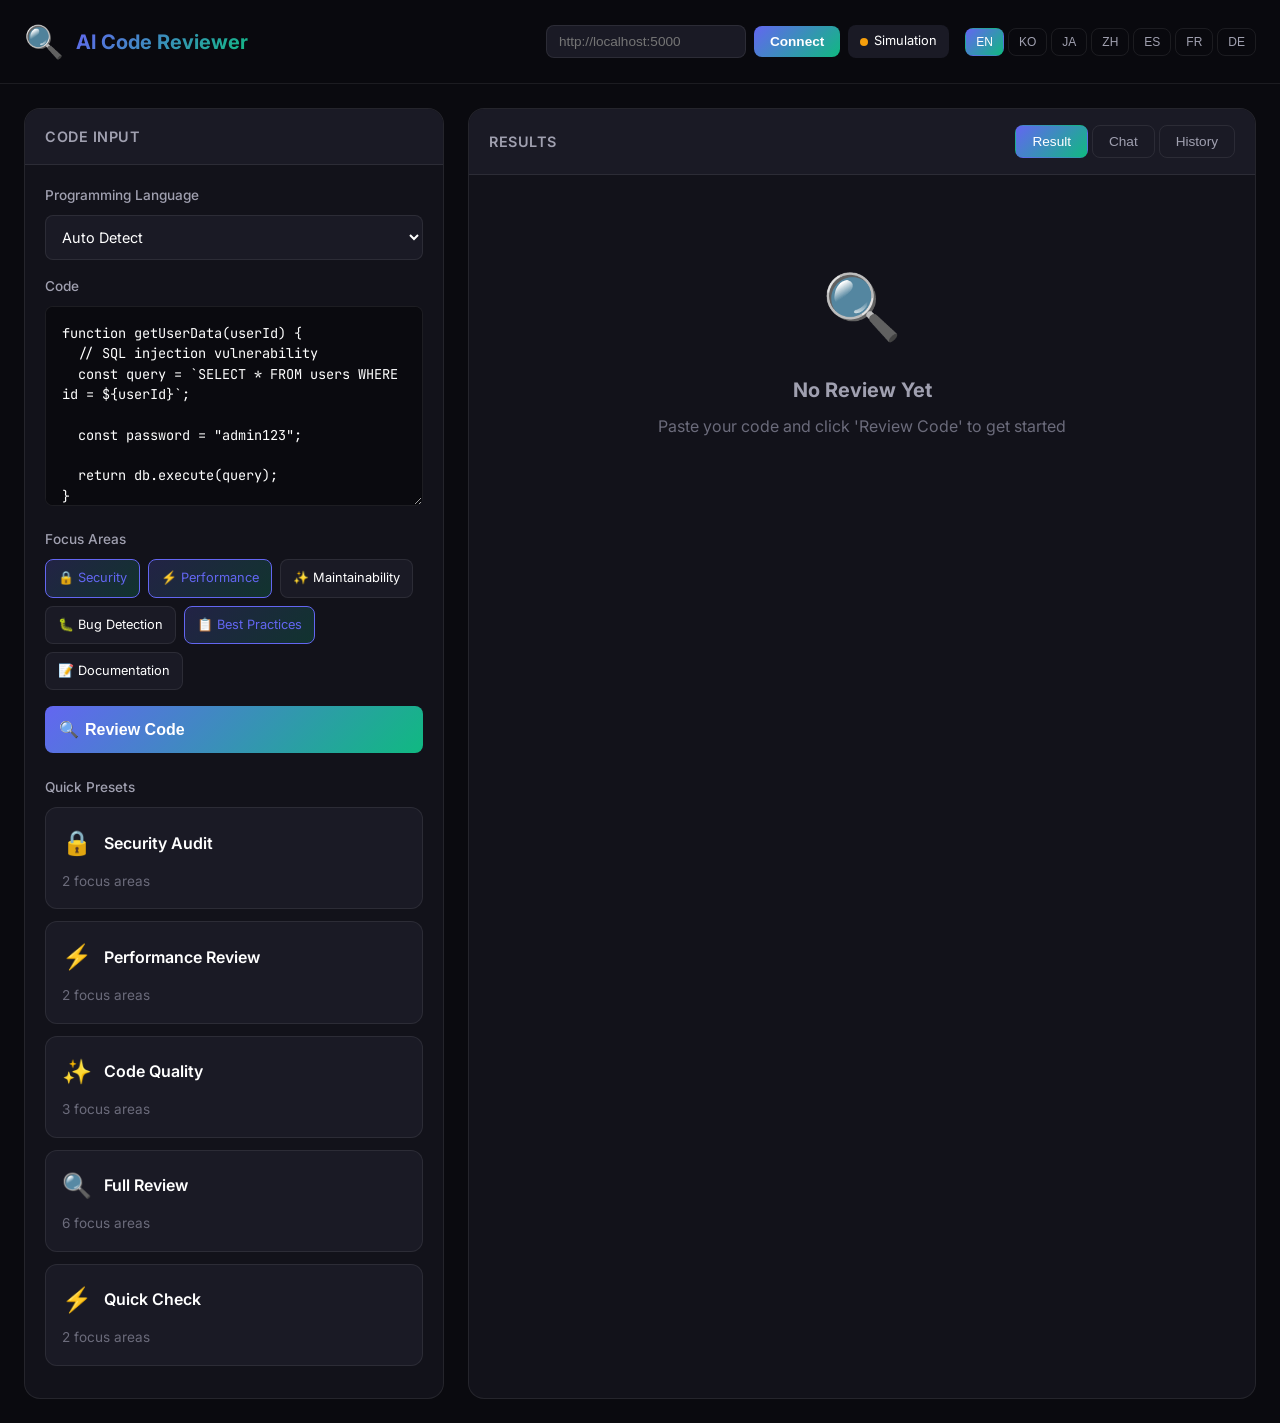
==== commit d0cba000: "Upgrade demo to interactive API + simulation mode with 7 languages - Add real API connection with he" ====
--- a/docs/index.html
+++ b/docs/index.html
@@ -3,13 +3,13 @@
 <head>
     <meta charset="UTF-8">
     <meta name="viewport" content="width=device-width, initial-scale=1.0">
-    <meta name="description" content="AI Code Reviewer - Get instant AI-powered code reviews with security analysis, performance tips, and best practice suggestions. Supports 7 languages.">
+    <meta name="description" content="AI Code Reviewer - Get instant AI-powered code reviews with security analysis, performance tips, and best practice suggestions.">
     <meta name="keywords" content="code review, AI, code analysis, security, performance, best practices, OpenAI, Ollama, Claude">
     <meta name="author" content="yoon-k">
     <meta property="og:title" content="AI Code Reviewer | OpenWebUI + LLM">
     <meta property="og:description" content="AI-powered code review tool with security analysis and improvement suggestions">
     <meta property="og:type" content="website">
-    <title>AI Code Reviewer | Demo</title>
+    <title>AI Code Reviewer | Interactive Demo</title>
     <link rel="icon" type="image/svg+xml" href="data:image/svg+xml,%3Csvg xmlns='http://www.w3.org/2000/svg' viewBox='0 0 100 100'%3E%3Ctext y='.9em' font-size='90'%3E🔍%3C/text%3E%3C/svg%3E">
     <link rel="preconnect" href="https://fonts.googleapis.com">
     <link rel="preconnect" href="https://fonts.gstatic.com" crossorigin>
@@ -36,7 +36,6 @@
             --radius-sm: 8px;
             --radius-md: 12px;
             --radius-lg: 16px;
-            --radius-xl: 24px;
         }
 
         * { margin: 0; padding: 0; box-sizing: border-box; }
@@ -46,46 +45,17 @@
             background: var(--bg-primary);
             color: var(--text-primary);
             line-height: 1.6;
-            overflow-x: hidden;
-        }
-
-        .bg-animation {
-            position: fixed;
-            top: 0;
-            left: 0;
-            width: 100%;
-            height: 100%;
-            pointer-events: none;
-            z-index: 0;
-        }
-
-        .bg-animation::before {
-            content: '';
-            position: absolute;
-            top: -50%;
-            left: -50%;
-            width: 200%;
-            height: 200%;
-            background: radial-gradient(circle at 30% 30%, rgba(99, 102, 241, 0.08) 0%, transparent 50%),
-                        radial-gradient(circle at 70% 70%, rgba(16, 185, 129, 0.06) 0%, transparent 50%);
-            animation: bgMove 20s ease-in-out infinite;
-        }
-
-        @keyframes bgMove {
-            0%, 100% { transform: translate(0, 0) rotate(0deg); }
-            50% { transform: translate(2%, 2%) rotate(2deg); }
+            min-height: 100vh;
         }
 
         .header {
-            position: fixed;
-            top: 0;
-            left: 0;
-            right: 0;
-            z-index: 100;
-            background: rgba(10, 10, 15, 0.9);
+            background: rgba(10, 10, 15, 0.95);
             backdrop-filter: blur(20px);
             border-bottom: 1px solid var(--border-color);
             padding: 16px 24px;
+            position: sticky;
+            top: 0;
+            z-index: 100;
         }
 
         .header-content {
@@ -94,31 +64,111 @@
             display: flex;
             justify-content: space-between;
             align-items: center;
+            flex-wrap: wrap;
+            gap: 16px;
         }
 
         .logo {
             display: flex;
             align-items: center;
-            gap: 16px;
-        }
-
-        .logo-icon {
-            font-size: 2.5rem;
-            filter: drop-shadow(0 0 10px rgba(99, 102, 241, 0.5));
-        }
+            gap: 12px;
+        }
+
+        .logo-icon { font-size: 2rem; }
 
         .logo h1 {
-            font-size: 1.5rem;
+            font-size: 1.25rem;
             font-weight: 700;
             background: var(--gradient-primary);
             -webkit-background-clip: text;
             -webkit-text-fill-color: transparent;
         }
 
-        .logo-subtitle {
+        .header-controls {
+            display: flex;
+            align-items: center;
+            gap: 16px;
+            flex-wrap: wrap;
+        }
+
+        .api-connection {
+            display: flex;
+            align-items: center;
+            gap: 8px;
+        }
+
+        .api-input {
+            padding: 8px 12px;
+            background: var(--bg-tertiary);
+            border: 1px solid var(--border-color);
+            border-radius: var(--radius-sm);
+            color: var(--text-primary);
+            font-size: 0.85rem;
+            width: 200px;
+        }
+
+        .api-input:focus {
+            outline: none;
+            border-color: var(--accent-primary);
+        }
+
+        .btn {
+            padding: 8px 16px;
+            border-radius: var(--radius-sm);
+            font-weight: 600;
+            font-size: 0.85rem;
+            cursor: pointer;
+            transition: all 0.3s;
+            border: none;
+            display: inline-flex;
+            align-items: center;
+            gap: 6px;
+        }
+
+        .btn-primary {
+            background: var(--gradient-primary);
+            color: white;
+        }
+
+        .btn-primary:hover {
+            box-shadow: var(--shadow-glow);
+            transform: translateY(-1px);
+        }
+
+        .btn-secondary {
+            background: var(--bg-tertiary);
+            color: var(--text-primary);
+            border: 1px solid var(--border-color);
+        }
+
+        .btn-secondary:hover {
+            border-color: var(--accent-primary);
+        }
+
+        .btn-danger {
+            background: var(--error);
+            color: white;
+        }
+
+        .connection-status {
+            display: flex;
+            align-items: center;
+            gap: 6px;
+            padding: 6px 12px;
+            background: var(--bg-tertiary);
+            border-radius: var(--radius-sm);
             font-size: 0.8rem;
-            color: var(--text-muted);
-        }
+        }
+
+        .status-dot {
+            width: 8px;
+            height: 8px;
+            border-radius: 50%;
+            background: var(--text-muted);
+        }
+
+        .status-dot.connected { background: var(--success); }
+        .status-dot.simulation { background: var(--warning); }
 
         .lang-selector {
             display: flex;
@@ -148,122 +198,227 @@
             color: white;
         }
 
-        .hero {
-            position: relative;
-            min-height: 100vh;
+        .main-container {
+            max-width: 1400px;
+            margin: 0 auto;
+            padding: 24px;
+            display: grid;
+            grid-template-columns: 420px 1fr;
+            gap: 24px;
+            min-height: calc(100vh - 80px);
+        }
+
+        .panel {
+            background: var(--bg-secondary);
+            border: 1px solid var(--border-color);
+            border-radius: var(--radius-lg);
+            overflow: hidden;
+            display: flex;
+            flex-direction: column;
+        }
+
+        .panel-header {
+            padding: 16px 20px;
+            background: var(--bg-tertiary);
+            border-bottom: 1px solid var(--border-color);
+            display: flex;
+            justify-content: space-between;
+            align-items: center;
+        }
+
+        .panel-title {
+            font-weight: 600;
+            font-size: 0.9rem;
+            text-transform: uppercase;
+            letter-spacing: 0.5px;
+            color: var(--text-secondary);
+        }
+
+        .panel-body {
+            padding: 20px;
+            flex: 1;
+            overflow-y: auto;
+        }
+
+        .tabs {
+            display: flex;
+            gap: 4px;
+        }
+
+        .tab {
+            padding: 8px 16px;
+            background: transparent;
+            border: 1px solid var(--border-color);
+            color: var(--text-secondary);
+            border-radius: var(--radius-sm);
+            cursor: pointer;
+            font-size: 0.85rem;
+            transition: all 0.2s;
+        }
+
+        .tab:hover {
+            border-color: var(--accent-primary);
+            color: var(--text-primary);
+        }
+
+        .tab.active {
+            background: var(--gradient-primary);
+            border-color: transparent;
+            color: white;
+        }
+
+        .tab-content {
+            display: none;
+        }
+
+        .tab-content.active {
+            display: block;
+        }
+
+        .form-group {
+            margin-bottom: 16px;
+        }
+
+        .form-label {
+            display: block;
+            font-size: 0.85rem;
+            font-weight: 500;
+            color: var(--text-secondary);
+            margin-bottom: 8px;
+        }
+
+        .form-select {
+            width: 100%;
+            padding: 12px;
+            background: var(--bg-tertiary);
+            border: 1px solid var(--border-color);
+            border-radius: var(--radius-sm);
+            color: var(--text-primary);
+            font-family: inherit;
+            font-size: 0.9rem;
+        }
+
+        .form-select:focus {
+            outline: none;
+            border-color: var(--accent-primary);
+        }
+
+        .form-select option {
+            background: var(--bg-secondary);
+        }
+
+        .code-editor {
+            width: 100%;
+            min-height: 200px;
+            padding: 16px;
+            background: var(--bg-primary);
+            border: 1px solid var(--border-color);
+            border-radius: var(--radius-sm);
+            color: var(--text-primary);
+            font-family: 'JetBrains Mono', monospace;
+            font-size: 0.85rem;
+            resize: vertical;
+            line-height: 1.5;
+        }
+
+        .code-editor:focus {
+            outline: none;
+            border-color: var(--accent-primary);
+        }
+
+        .focus-areas {
+            display: flex;
+            flex-wrap: wrap;
+            gap: 8px;
+            margin-bottom: 16px;
+        }
+
+        .focus-area {
+            padding: 8px 12px;
+            background: var(--bg-tertiary);
+            border: 1px solid var(--border-color);
+            border-radius: var(--radius-sm);
+            font-size: 0.8rem;
+            cursor: pointer;
+            transition: all 0.2s;
+        }
+
+        .focus-area:hover {
+            border-color: var(--accent-primary);
+        }
+
+        .focus-area.active {
+            background: var(--gradient-glow);
+            border-color: var(--accent-primary);
+            color: var(--accent-primary);
+        }
+
+        .btn-full {
+            width: 100%;
+            padding: 14px;
+            font-size: 1rem;
+        }
+
+        .result-container {
+            background: var(--bg-card);
+            border-radius: var(--radius-md);
+            padding: 24px;
+            min-height: 400px;
+        }
+
+        .result-header {
+            display: flex;
+            justify-content: space-between;
+            align-items: center;
+            margin-bottom: 20px;
+            padding-bottom: 16px;
+            border-bottom: 1px solid var(--border-color);
+        }
+
+        .result-title {
+            font-size: 1.25rem;
+            font-weight: 600;
+            display: flex;
+            align-items: center;
+            gap: 8px;
+        }
+
+        .result-actions {
+            display: flex;
+            gap: 8px;
+        }
+
+        .score-section {
+            display: flex;
+            align-items: center;
+            gap: 20px;
+            padding: 20px;
+            background: var(--bg-primary);
+            border-radius: var(--radius-md);
+            margin-bottom: 24px;
+        }
+
+        .score-circle {
+            width: 100px;
+            height: 100px;
+            border-radius: 50%;
             display: flex;
             align-items: center;
             justify-content: center;
-            padding: 120px 24px 80px;
-            text-align: center;
-            z-index: 1;
-        }
-
-        .hero-content { max-width: 900px; }
-
-        .hero-badge {
-            display: inline-flex;
-            align-items: center;
-            gap: 8px;
-            padding: 8px 16px;
-            background: var(--bg-tertiary);
-            border: 1px solid var(--border-color);
-            border-radius: 50px;
-            font-size: 0.85rem;
-            color: var(--text-secondary);
-            margin-bottom: 32px;
-        }
-
-        .hero-badge-dot {
-            width: 8px;
-            height: 8px;
-            background: var(--success);
+            position: relative;
+        }
+
+        .score-circle::before {
+            content: '';
+            position: absolute;
+            width: 80px;
+            height: 80px;
+            background: var(--bg-primary);
             border-radius: 50%;
-            animation: pulse 2s infinite;
-        }
-
-        @keyframes pulse {
-            0%, 100% { opacity: 1; transform: scale(1); }
-            50% { opacity: 0.5; transform: scale(1.2); }
-        }
-
-        .hero h1 {
-            font-size: clamp(2.5rem, 6vw, 4.5rem);
-            font-weight: 700;
-            line-height: 1.1;
-            margin-bottom: 24px;
-        }
-
-        .hero h1 span {
-            background: var(--gradient-primary);
-            -webkit-background-clip: text;
-            -webkit-text-fill-color: transparent;
-        }
-
-        .hero-description {
-            font-size: 1.25rem;
-            color: var(--text-secondary);
-            max-width: 600px;
-            margin: 0 auto 48px;
-        }
-
-        .hero-buttons {
-            display: flex;
-            gap: 16px;
-            justify-content: center;
-            flex-wrap: wrap;
-        }
-
-        .btn {
-            padding: 14px 32px;
-            border-radius: var(--radius-md);
-            font-weight: 600;
-            font-size: 1rem;
-            cursor: pointer;
-            transition: all 0.3s;
-            text-decoration: none;
-            display: inline-flex;
-            align-items: center;
-            gap: 8px;
-        }
-
-        .btn-primary {
-            background: var(--gradient-primary);
-            color: white;
-            border: none;
-            box-shadow: var(--shadow-glow);
-        }
-
-        .btn-primary:hover {
-            transform: translateY(-2px);
-            box-shadow: 0 0 60px rgba(99, 102, 241, 0.4);
-        }
-
-        .btn-secondary {
-            background: transparent;
-            color: var(--text-primary);
-            border: 1px solid var(--border-color);
-        }
-
-        .btn-secondary:hover {
-            background: var(--bg-tertiary);
-            border-color: var(--accent-primary);
-        }
-
-        .stats-bar {
-            display: flex;
-            justify-content: center;
-            gap: 48px;
-            margin-top: 80px;
-            padding: 32px;
-            background: var(--bg-secondary);
-            border-radius: var(--radius-lg);
-            border: 1px solid var(--border-color);
-        }
-
-        .stat-item { text-align: center; }
-
-        .stat-value {
+        }
+
+        .score-value {
+            position: relative;
             font-size: 2rem;
             font-weight: 700;
             background: var(--gradient-primary);
@@ -271,1114 +426,1232 @@
             -webkit-text-fill-color: transparent;
         }
 
-        .stat-label {
+        .score-details {
+            flex: 1;
+        }
+
+        .score-label {
             font-size: 0.85rem;
             color: var(--text-muted);
-            margin-top: 4px;
-        }
-
-        .features {
-            position: relative;
-            padding: 120px 24px;
-            z-index: 1;
-        }
-
-        .section-header {
+            margin-bottom: 4px;
+        }
+
+        .score-summary {
+            font-size: 1rem;
+            font-weight: 500;
+        }
+
+        .score-breakdown {
+            display: flex;
+            gap: 16px;
+            margin-top: 12px;
+        }
+
+        .score-item {
+            font-size: 0.8rem;
+            display: flex;
+            align-items: center;
+            gap: 4px;
+        }
+
+        .score-item.critical { color: var(--error); }
+        .score-item.high { color: var(--warning); }
+        .score-item.medium { color: var(--info); }
+        .score-item.low { color: var(--success); }
+
+        .issues-section {
+            margin-bottom: 24px;
+        }
+
+        .issues-section h4 {
+            font-size: 0.95rem;
+            font-weight: 600;
+            margin-bottom: 12px;
+            display: flex;
+            align-items: center;
+            gap: 8px;
+            color: var(--accent-primary);
+        }
+
+        .issue-item {
+            padding: 16px;
+            background: var(--bg-primary);
+            border-radius: var(--radius-sm);
+            margin-bottom: 12px;
+            border-left: 4px solid var(--warning);
+        }
+
+        .issue-item.critical { border-left-color: var(--error); }
+        .issue-item.high { border-left-color: var(--warning); }
+        .issue-item.medium { border-left-color: var(--info); }
+        .issue-item.low { border-left-color: var(--success); }
+
+        .issue-header {
+            display: flex;
+            justify-content: space-between;
+            align-items: center;
+            margin-bottom: 8px;
+        }
+
+        .issue-title {
+            font-weight: 600;
+            font-size: 0.95rem;
+        }
+
+        .severity-badge {
+            padding: 4px 10px;
+            border-radius: 20px;
+            font-size: 0.7rem;
+            font-weight: 600;
+            text-transform: uppercase;
+        }
+
+        .severity-badge.critical {
+            background: rgba(239, 68, 68, 0.15);
+            color: var(--error);
+        }
+
+        .severity-badge.high {
+            background: rgba(245, 158, 11, 0.15);
+            color: var(--warning);
+        }
+
+        .severity-badge.medium {
+            background: rgba(59, 130, 246, 0.15);
+            color: var(--info);
+        }
+
+        .severity-badge.low {
+            background: rgba(16, 185, 129, 0.15);
+            color: var(--success);
+        }
+
+        .issue-description {
+            font-size: 0.85rem;
+            color: var(--text-secondary);
+            margin-bottom: 8px;
+        }
+
+        .issue-suggestion {
+            font-size: 0.8rem;
+            color: var(--text-muted);
+            padding: 8px 12px;
+            background: var(--bg-tertiary);
+            border-radius: var(--radius-sm);
+        }
+
+        .empty-state {
             text-align: center;
-            max-width: 700px;
-            margin: 0 auto 64px;
-        }
-
-        .section-tag {
-            display: inline-block;
-            padding: 6px 16px;
-            background: var(--gradient-glow);
-            border-radius: 50px;
-            font-size: 0.8rem;
+            padding: 60px 20px;
+            color: var(--text-muted);
+        }
+
+        .empty-state-icon {
+            font-size: 4rem;
+            margin-bottom: 16px;
+        }
+
+        .empty-state h3 {
+            font-size: 1.25rem;
+            margin-bottom: 8px;
+            color: var(--text-secondary);
+        }
+
+        .chat-container {
+            display: flex;
+            flex-direction: column;
+            height: 100%;
+        }
+
+        .chat-messages {
+            flex: 1;
+            overflow-y: auto;
+            padding: 16px;
+            display: flex;
+            flex-direction: column;
+            gap: 12px;
+            min-height: 300px;
+        }
+
+        .chat-message {
+            max-width: 80%;
+            padding: 12px 16px;
+            border-radius: var(--radius-md);
+            font-size: 0.9rem;
+        }
+
+        .chat-message.user {
+            background: var(--gradient-primary);
+            color: white;
+            align-self: flex-end;
+            border-bottom-right-radius: 4px;
+        }
+
+        .chat-message.assistant {
+            background: var(--bg-tertiary);
+            color: var(--text-primary);
+            align-self: flex-start;
+            border-bottom-left-radius: 4px;
+        }
+
+        .chat-input-container {
+            display: flex;
+            gap: 8px;
+            padding: 16px;
+            border-top: 1px solid var(--border-color);
+        }
+
+        .chat-input {
+            flex: 1;
+            padding: 12px 16px;
+            background: var(--bg-tertiary);
+            border: 1px solid var(--border-color);
+            border-radius: var(--radius-sm);
+            color: var(--text-primary);
+            font-family: inherit;
+            font-size: 0.9rem;
+        }
+
+        .chat-input:focus {
+            outline: none;
+            border-color: var(--accent-primary);
+        }
+
+        .preset-card {
+            padding: 16px;
+            background: var(--bg-tertiary);
+            border: 1px solid var(--border-color);
+            border-radius: var(--radius-md);
+            margin-bottom: 12px;
+            cursor: pointer;
+            transition: all 0.2s;
+        }
+
+        .preset-card:hover {
+            border-color: var(--accent-primary);
+            transform: translateY(-2px);
+        }
+
+        .preset-card-header {
+            display: flex;
+            align-items: center;
+            gap: 12px;
+            margin-bottom: 8px;
+        }
+
+        .preset-card-icon {
+            font-size: 1.5rem;
+        }
+
+        .preset-card-title {
             font-weight: 600;
-            color: var(--accent-primary);
-            margin-bottom: 16px;
-            text-transform: uppercase;
-            letter-spacing: 1px;
-        }
-
-        .section-header h2 {
-            font-size: clamp(2rem, 4vw, 3rem);
-            font-weight: 700;
-            margin-bottom: 16px;
-        }
-
-        .section-header p {
-            color: var(--text-secondary);
-            font-size: 1.1rem;
-        }
-
-        .features-grid {
-            max-width: 1200px;
-            margin: 0 auto;
-            display: grid;
-            grid-template-columns: repeat(auto-fit, minmax(350px, 1fr));
-            gap: 24px;
-        }
-
-        .feature-card {
-            background: var(--bg-card);
-            border: 1px solid var(--border-color);
-            border-radius: var(--radius-lg);
-            padding: 32px;
-            transition: all 0.3s;
-        }
-
-        .feature-card:hover {
-            transform: translateY(-4px);
-            border-color: var(--accent-primary);
-            box-shadow: var(--shadow-glow);
-        }
-
-        .feature-icon {
-            width: 56px;
-            height: 56px;
-            background: var(--gradient-glow);
-            border-radius: var(--radius-md);
+        }
+
+        .preset-card-desc {
+            font-size: 0.85rem;
+            color: var(--text-muted);
+        }
+
+        .loading {
             display: flex;
             align-items: center;
             justify-content: center;
-            font-size: 1.5rem;
-            margin-bottom: 20px;
-        }
-
-        .feature-card h3 {
-            font-size: 1.25rem;
-            font-weight: 600;
-            margin-bottom: 12px;
-        }
-
-        .feature-card p {
-            color: var(--text-secondary);
-            font-size: 0.95rem;
-        }
-
-        .presets {
-            position: relative;
-            padding: 120px 24px;
+            padding: 40px;
+        }
+
+        .spinner {
+            width: 40px;
+            height: 40px;
+            border: 3px solid var(--border-color);
+            border-top-color: var(--accent-primary);
+            border-radius: 50%;
+            animation: spin 1s linear infinite;
+        }
+
+        @keyframes spin {
+            to { transform: rotate(360deg); }
+        }
+
+        .notification {
+            position: fixed;
+            top: 100px;
+            right: 24px;
+            padding: 16px 24px;
             background: var(--bg-secondary);
-            z-index: 1;
-        }
-
-        .presets-grid {
-            max-width: 1000px;
-            margin: 0 auto;
-            display: grid;
-            grid-template-columns: repeat(auto-fit, minmax(180px, 1fr));
-            gap: 20px;
-        }
-
-        .preset-card {
-            background: var(--bg-card);
             border: 1px solid var(--border-color);
             border-radius: var(--radius-md);
-            padding: 24px;
-            text-align: center;
-            transition: all 0.3s;
-        }
-
-        .preset-card:hover {
-            transform: translateY(-4px);
-            border-color: var(--accent-primary);
-            box-shadow: var(--shadow-glow);
-        }
-
-        .preset-icon {
-            font-size: 2.5rem;
-            margin-bottom: 12px;
-        }
-
-        .preset-name {
-            font-size: 0.95rem;
-            font-weight: 600;
-            margin-bottom: 4px;
-        }
-
-        .preset-desc {
-            font-size: 0.8rem;
-            color: var(--text-muted);
-        }
-
-        .demo {
-            position: relative;
-            padding: 120px 24px;
-            z-index: 1;
-        }
-
-        .demo-window {
-            max-width: 1200px;
-            margin: 0 auto;
-            background: var(--bg-secondary);
-            border: 1px solid var(--border-color);
-            border-radius: var(--radius-xl);
-            overflow: hidden;
-            box-shadow: 0 8px 40px rgba(0, 0, 0, 0.5);
-        }
-
-        .demo-header {
-            display: flex;
-            align-items: center;
-            padding: 16px 24px;
+            box-shadow: 0 8px 32px rgba(0, 0, 0, 0.3);
+            z-index: 1000;
+            animation: slideIn 0.3s ease;
+        }
+
+        .notification.success { border-left: 4px solid var(--success); }
+        .notification.error { border-left: 4px solid var(--error); }
+        .notification.info { border-left: 4px solid var(--info); }
+
+        @keyframes slideIn {
+            from { transform: translateX(100%); opacity: 0; }
+            to { transform: translateX(0); opacity: 1; }
+        }
+
+        .history-item {
+            padding: 16px;
             background: var(--bg-tertiary);
-            border-bottom: 1px solid var(--border-color);
-        }
-
-        .demo-dots {
-            display: flex;
-            gap: 8px;
-        }
-
-        .demo-dot {
-            width: 12px;
-            height: 12px;
-            border-radius: 50%;
-        }
-
-        .demo-dot.red { background: #ff5f57; }
-        .demo-dot.yellow { background: #ffbd2e; }
-        .demo-dot.green { background: #28ca41; }
-
-        .demo-title {
-            flex: 1;
-            text-align: center;
-            font-size: 0.85rem;
-            color: var(--text-muted);
-        }
-
-        .demo-content {
-            display: grid;
-            grid-template-columns: 400px 1fr;
-            min-height: 500px;
-        }
-
-        .demo-sidebar {
-            background: var(--bg-card);
-            border-right: 1px solid var(--border-color);
-            padding: 24px;
-        }
-
-        .demo-code {
-            background: var(--bg-primary);
             border: 1px solid var(--border-color);
             border-radius: var(--radius-md);
-            padding: 16px;
-            font-family: 'JetBrains Mono', monospace;
-            font-size: 0.8rem;
-            color: var(--text-secondary);
-            height: 200px;
-            overflow: auto;
-            margin-bottom: 16px;
-        }
-
-        .demo-btn {
-            width: 100%;
-            padding: 12px;
-            background: var(--gradient-primary);
-            border: none;
-            border-radius: var(--radius-sm);
-            color: white;
+            margin-bottom: 12px;
+            cursor: pointer;
+            transition: all 0.2s;
+        }
+
+        .history-item:hover {
+            border-color: var(--accent-primary);
+        }
+
+        .history-item-header {
+            display: flex;
+            justify-content: space-between;
+            align-items: center;
+            margin-bottom: 8px;
+        }
+
+        .history-item-title {
             font-weight: 600;
-            cursor: pointer;
-            display: flex;
-            align-items: center;
-            justify-content: center;
-            gap: 8px;
-        }
-
-        .demo-main {
-            padding: 24px;
-        }
-
-        .demo-result {
-            background: var(--bg-card);
-            border-radius: var(--radius-md);
-            padding: 24px;
-            height: 100%;
-        }
-
-        .demo-result-title {
-            font-size: 1.25rem;
+            font-size: 0.95rem;
+        }
+
+        .history-item-score {
+            font-size: 0.85rem;
             font-weight: 600;
-            margin-bottom: 16px;
-            display: flex;
-            align-items: center;
-            gap: 8px;
-        }
-
-        .demo-score {
-            display: flex;
-            align-items: center;
-            gap: 16px;
-            padding: 16px;
-            background: var(--bg-primary);
-            border-radius: var(--radius-md);
-            margin-bottom: 20px;
-        }
-
-        .demo-score-circle {
-            width: 80px;
-            height: 80px;
-            border-radius: 50%;
-            background: conic-gradient(var(--accent-primary) 252deg, var(--bg-tertiary) 0);
-            display: flex;
-            align-items: center;
-            justify-content: center;
-            position: relative;
-        }
-
-        .demo-score-circle::before {
-            content: '';
-            position: absolute;
-            width: 64px;
-            height: 64px;
-            background: var(--bg-primary);
-            border-radius: 50%;
-        }
-
-        .demo-score-value {
-            position: relative;
-            font-size: 1.5rem;
-            font-weight: 700;
             background: var(--gradient-primary);
             -webkit-background-clip: text;
             -webkit-text-fill-color: transparent;
         }
 
-        .demo-score-text {
-            flex: 1;
-        }
-
-        .demo-score-label {
-            font-size: 0.875rem;
-            color: var(--text-muted);
-            margin-bottom: 4px;
-        }
-
-        .demo-score-summary {
-            font-size: 0.9rem;
-            color: var(--text-secondary);
-        }
-
-        .demo-issue {
-            padding: 12px 16px;
-            background: var(--bg-primary);
-            border-radius: var(--radius-sm);
-            margin-bottom: 8px;
-            border-left: 4px solid var(--warning);
-        }
-
-        .demo-issue.critical {
-            border-left-color: var(--error);
-        }
-
-        .demo-issue.medium {
-            border-left-color: var(--info);
-        }
-
-        .demo-issue.low {
-            border-left-color: var(--success);
-        }
-
-        .demo-issue-header {
-            display: flex;
-            justify-content: space-between;
-            align-items: center;
-            margin-bottom: 4px;
-        }
-
-        .demo-issue-title {
-            font-weight: 600;
-            font-size: 0.9rem;
-        }
-
-        .demo-issue-severity {
-            padding: 2px 8px;
-            border-radius: 12px;
-            font-size: 0.7rem;
-            font-weight: 600;
-            text-transform: uppercase;
-        }
-
-        .demo-issue-severity.high {
-            background: rgba(245, 158, 11, 0.15);
-            color: var(--warning);
-        }
-
-        .demo-issue-severity.critical {
-            background: rgba(239, 68, 68, 0.15);
-            color: var(--error);
-        }
-
-        .demo-issue-severity.medium {
-            background: rgba(59, 130, 246, 0.15);
-            color: var(--info);
-        }
-
-        .demo-issue-desc {
+        .history-item-meta {
             font-size: 0.8rem;
             color: var(--text-muted);
         }
 
-        .languages {
-            position: relative;
-            padding: 120px 24px;
-            z-index: 1;
-        }
-
-        .lang-grid {
-            max-width: 900px;
-            margin: 0 auto;
-            display: grid;
-            grid-template-columns: repeat(auto-fit, minmax(120px, 1fr));
-            gap: 16px;
-        }
-
-        .lang-card {
-            background: var(--bg-card);
-            border: 1px solid var(--border-color);
-            border-radius: var(--radius-md);
-            padding: 24px;
-            text-align: center;
-            transition: all 0.3s;
-        }
-
-        .lang-card:hover {
-            transform: translateY(-2px);
-            border-color: var(--accent-primary);
-        }
-
-        .lang-flag {
-            font-size: 2.5rem;
-            margin-bottom: 12px;
-        }
-
-        .lang-name {
-            font-weight: 600;
-            margin-bottom: 4px;
-        }
-
-        .lang-code {
-            font-size: 0.8rem;
-            color: var(--text-muted);
-        }
-
-        .cta {
-            position: relative;
-            padding: 120px 24px;
-            background: var(--bg-secondary);
-            text-align: center;
-            z-index: 1;
-        }
-
-        .cta-content { max-width: 700px; margin: 0 auto; }
-
-        .cta h2 {
-            font-size: clamp(2rem, 4vw, 3rem);
-            font-weight: 700;
-            margin-bottom: 24px;
-        }
-
-        .cta p {
-            color: var(--text-secondary);
-            font-size: 1.1rem;
-            margin-bottom: 40px;
-        }
-
-        .footer {
-            background: var(--bg-primary);
-            border-top: 1px solid var(--border-color);
-            padding: 48px 24px;
-        }
-
-        .footer-content {
-            max-width: 1200px;
-            margin: 0 auto;
-            display: flex;
-            justify-content: space-between;
-            align-items: center;
-            flex-wrap: wrap;
-            gap: 24px;
-        }
-
-        .footer-logo {
-            display: flex;
-            align-items: center;
-            gap: 12px;
-        }
-
-        .footer-logo span:first-child { font-size: 1.5rem; }
-        .footer-logo span:last-child {
-            font-weight: 600;
-            color: var(--text-secondary);
-        }
-
-        .footer-links {
-            display: flex;
-            gap: 32px;
-        }
-
-        .footer-link {
-            color: var(--text-secondary);
-            text-decoration: none;
-            font-size: 0.9rem;
-            transition: color 0.3s;
-        }
-
-        .footer-link:hover { color: var(--text-primary); }
-
-        .footer-copy {
-            color: var(--text-muted);
-            font-size: 0.85rem;
-        }
-
         @media (max-width: 1024px) {
-            .demo-content { grid-template-columns: 1fr; }
-            .demo-sidebar { border-right: none; border-bottom: 1px solid var(--border-color); }
+            .main-container {
+                grid-template-columns: 1fr;
+            }
         }
 
         @media (max-width: 768px) {
-            .header-content { flex-direction: column; gap: 16px; }
-            .stats-bar { flex-direction: column; gap: 24px; }
-            .features-grid { grid-template-columns: 1fr; }
-            .presets-grid { grid-template-columns: repeat(2, 1fr); }
-            .footer-content { flex-direction: column; text-align: center; }
-        }
-
-        @media (max-width: 480px) {
-            .presets-grid { grid-template-columns: 1fr; }
-            .lang-grid { grid-template-columns: repeat(2, 1fr); }
+            .header-content {
+                flex-direction: column;
+            }
+
+            .api-connection {
+                flex-direction: column;
+                width: 100%;
+            }
+
+            .api-input {
+                width: 100%;
+            }
+
+            .lang-selector {
+                flex-wrap: wrap;
+                justify-content: center;
+            }
         }
     </style>
 </head>
 <body>
-    <div class="bg-animation"></div>
-
     <header class="header">
         <div class="header-content">
             <div class="logo">
                 <span class="logo-icon">🔍</span>
-                <div>
-                    <h1 id="logoTitle">AI Code Reviewer</h1>
-                    <p class="logo-subtitle" id="logoSubtitle">OpenWebUI + LLM Powered</p>
+                <h1 id="logoTitle">AI Code Reviewer</h1>
+            </div>
+            <div class="header-controls">
+                <div class="api-connection">
+                    <input type="text" id="apiUrl" class="api-input" placeholder="http://localhost:5000">
+                    <button id="connectBtn" class="btn btn-primary" onclick="toggleConnection()">
+                        <span id="connectBtnText">Connect</span>
+                    </button>
+                    <div class="connection-status">
+                        <span class="status-dot" id="statusDot"></span>
+                        <span id="statusText">Simulation</span>
+                    </div>
                 </div>
-            </div>
-            <div class="lang-selector">
-                <button class="lang-btn active" onclick="setLanguage('en')">EN</button>
-                <button class="lang-btn" onclick="setLanguage('ko')">KO</button>
-                <button class="lang-btn" onclick="setLanguage('ja')">JA</button>
-                <button class="lang-btn" onclick="setLanguage('zh')">ZH</button>
-                <button class="lang-btn" onclick="setLanguage('es')">ES</button>
-                <button class="lang-btn" onclick="setLanguage('fr')">FR</button>
-                <button class="lang-btn" onclick="setLanguage('de')">DE</button>
+                <div class="lang-selector">
+                    <button class="lang-btn active" data-lang="en" onclick="setLanguage('en')">EN</button>
+                    <button class="lang-btn" data-lang="ko" onclick="setLanguage('ko')">KO</button>
+                    <button class="lang-btn" data-lang="ja" onclick="setLanguage('ja')">JA</button>
+                    <button class="lang-btn" data-lang="zh" onclick="setLanguage('zh')">ZH</button>
+                    <button class="lang-btn" data-lang="es" onclick="setLanguage('es')">ES</button>
+                    <button class="lang-btn" data-lang="fr" onclick="setLanguage('fr')">FR</button>
+                    <button class="lang-btn" data-lang="de" onclick="setLanguage('de')">DE</button>
+                </div>
             </div>
         </div>
     </header>
 
-    <section class="hero">
-        <div class="hero-content">
-            <div class="hero-badge">
-                <span class="hero-badge-dot"></span>
-                <span id="heroBadge">AI-Powered Code Intelligence</span>
+    <main class="main-container">
+        <div class="panel">
+            <div class="panel-header">
+                <span class="panel-title" id="inputPanelTitle">CODE INPUT</span>
             </div>
-            <h1 id="heroTitle">Elevate Your Code Quality with <span>AI Reviews</span></h1>
-            <p class="hero-description" id="heroDesc">
-                Get instant security analysis, performance tips, and best practice suggestions. Support for 7 languages and multiple LLM providers.
-            </p>
-            <div class="hero-buttons">
-                <a href="https://github.com/yoon-gu/openwebui-code-reviewer" class="btn btn-primary" target="_blank">
-                    <span>⭐</span>
-                    <span id="btnGithub">View on GitHub</span>
-                </a>
-                <a href="#demo" class="btn btn-secondary">
-                    <span>👁️</span>
-                    <span id="btnDemo">See Demo</span>
-                </a>
-            </div>
-            <div class="stats-bar">
-                <div class="stat-item">
-                    <div class="stat-value">6</div>
-                    <div class="stat-label" id="statAreas">Review Areas</div>
+            <div class="panel-body">
+                <div class="form-group">
+                    <label class="form-label" id="languageLabel">Programming Language</label>
+                    <select id="languageSelect" class="form-select">
+                        <option value="auto">Auto Detect</option>
+                        <option value="python">Python</option>
+                        <option value="javascript">JavaScript</option>
+                        <option value="typescript">TypeScript</option>
+                        <option value="java">Java</option>
+                        <option value="go">Go</option>
+                        <option value="rust">Rust</option>
+                        <option value="cpp">C++</option>
+                        <option value="c">C</option>
+                        <option value="ruby">Ruby</option>
+                        <option value="php">PHP</option>
+                        <option value="swift">Swift</option>
+                        <option value="kotlin">Kotlin</option>
+                        <option value="sql">SQL</option>
+                    </select>
                 </div>
-                <div class="stat-item">
-                    <div class="stat-value">5</div>
-                    <div class="stat-label" id="statPresets">Presets</div>
+
+                <div class="form-group">
+                    <label class="form-label" id="codeLabel">Code</label>
+                    <textarea id="codeInput" class="code-editor" placeholder="Paste your code here...">function getUserData(userId) {
+  // SQL injection vulnerability
+  const query = `SELECT * FROM users WHERE id = ${userId}`;
+
+  const password = "admin123";
+
+  return db.execute(query);
+}</textarea>
                 </div>
-                <div class="stat-item">
-                    <div class="stat-value">7</div>
-                    <div class="stat-label" id="statLangs">Languages</div>
+
+                <div class="form-group">
+                    <label class="form-label" id="focusLabel">Focus Areas</label>
+                    <div class="focus-areas" id="focusAreas"></div>
                 </div>
-                <div class="stat-item">
-                    <div class="stat-value">3</div>
-                    <div class="stat-label" id="statProviders">LLM Providers</div>
+
+                <button class="btn btn-primary btn-full" onclick="reviewCode()" id="reviewBtn">
+                    <span>🔍</span>
+                    <span id="reviewBtnText">Review Code</span>
+                </button>
+
+                <div style="margin-top: 24px;">
+                    <label class="form-label" id="presetsLabel">Quick Presets</label>
+                    <div id="presetsList"></div>
                 </div>
             </div>
         </div>
-    </section>
-
-    <section class="features" id="features">
-        <div class="section-header">
-            <span class="section-tag" id="featuresTag">Features</span>
-            <h2 id="featuresTitle">Comprehensive Code Analysis</h2>
-            <p id="featuresDesc">Everything you need for thorough code reviews</p>
-        </div>
-        <div class="features-grid">
-            <div class="feature-card">
-                <div class="feature-icon">🔒</div>
-                <h3 id="feat1Title">Security Analysis</h3>
-                <p id="feat1Desc">Detect vulnerabilities, injection risks, and security anti-patterns in your code automatically.</p>
+
+        <div class="panel">
+            <div class="panel-header">
+                <span class="panel-title" id="resultPanelTitle">RESULTS</span>
+                <div class="tabs">
+                    <button class="tab active" data-tab="result" onclick="showTab('result')" id="tabResult">Result</button>
+                    <button class="tab" data-tab="chat" onclick="showTab('chat')" id="tabChat">Chat</button>
+                    <button class="tab" data-tab="history" onclick="showTab('history')" id="tabHistory">History</button>
+                </div>
             </div>
-            <div class="feature-card">
-                <div class="feature-icon">⚡</div>
-                <h3 id="feat2Title">Performance Review</h3>
-                <p id="feat2Desc">Identify performance bottlenecks, memory leaks, and optimization opportunities.</p>
-            </div>
-            <div class="feature-card">
-                <div class="feature-icon">✨</div>
-                <h3 id="feat3Title">Code Quality</h3>
-                <p id="feat3Desc">Analyze maintainability, readability, and adherence to best practices.</p>
-            </div>
-            <div class="feature-card">
-                <div class="feature-icon">🐛</div>
-                <h3 id="feat4Title">Bug Detection</h3>
-                <p id="feat4Desc">Find potential bugs, logic errors, and edge cases before they reach production.</p>
-            </div>
-            <div class="feature-card">
-                <div class="feature-icon">💬</div>
-                <h3 id="feat5Title">AI Chat Assistant</h3>
-                <p id="feat5Desc">Ask questions about your code in natural language and get intelligent explanations.</p>
-            </div>
-            <div class="feature-card">
-                <div class="feature-icon">📜</div>
-                <h3 id="feat6Title">Review History</h3>
-                <p id="feat6Desc">Track all your code reviews with persistent history and easy export options.</p>
-            </div>
-        </div>
-    </section>
-
-    <section class="presets">
-        <div class="section-header">
-            <span class="section-tag" id="presetsTag">Presets</span>
-            <h2 id="presetsTitle">5 Review Presets</h2>
-            <p id="presetsDesc">Quick configurations for different review scenarios</p>
-        </div>
-        <div class="presets-grid">
-            <div class="preset-card">
-                <div class="preset-icon">🔒</div>
-                <div class="preset-name">Security Audit</div>
-                <div class="preset-desc">Focus on vulnerabilities</div>
-            </div>
-            <div class="preset-card">
-                <div class="preset-icon">⚡</div>
-                <div class="preset-name">Performance Review</div>
-                <div class="preset-desc">Optimize speed</div>
-            </div>
-            <div class="preset-card">
-                <div class="preset-icon">✨</div>
-                <div class="preset-name">Code Quality</div>
-                <div class="preset-desc">Best practices</div>
-            </div>
-            <div class="preset-card">
-                <div class="preset-icon">🔍</div>
-                <div class="preset-name">Full Review</div>
-                <div class="preset-desc">Complete analysis</div>
-            </div>
-            <div class="preset-card">
-                <div class="preset-icon">⚡</div>
-                <div class="preset-name">Quick Check</div>
-                <div class="preset-desc">Fast feedback</div>
-            </div>
-        </div>
-    </section>
-
-    <section class="demo" id="demo">
-        <div class="section-header">
-            <span class="section-tag" id="demoTag">Demo</span>
-            <h2 id="demoTitle">See It In Action</h2>
-            <p id="demoDesc">Experience AI-powered code review</p>
-        </div>
-        <div class="demo-window">
-            <div class="demo-header">
-                <div class="demo-dots">
-                    <span class="demo-dot red"></span>
-                    <span class="demo-dot yellow"></span>
-                    <span class="demo-dot green"></span>
+            <div class="panel-body" style="padding: 0;">
+                <!-- Result Tab -->
+                <div id="resultTab" class="tab-content active" style="padding: 20px;">
+                    <div id="resultContent">
+                        <div class="empty-state">
+                            <div class="empty-state-icon">🔍</div>
+                            <h3 id="emptyTitle">No Review Yet</h3>
+                            <p id="emptyDesc">Paste your code and click 'Review Code' to get started</p>
+                        </div>
+                    </div>
                 </div>
-                <span class="demo-title">AI Code Reviewer</span>
-                <div style="width: 52px;"></div>
-            </div>
-            <div class="demo-content">
-                <div class="demo-sidebar">
-                    <div class="demo-code">
-<span style="color: #7c3aed;">function</span> <span style="color: #22c55e;">getUserData</span>(userId) {
-  <span style="color: #6b7280;">// SQL injection vulnerability</span>
-  <span style="color: #7c3aed;">const</span> query = <span style="color: #f59e0b;">`SELECT * FROM users 
-    WHERE id = ${userId}`</span>;
-  
-  <span style="color: #7c3aed;">const</span> password = <span style="color: #f59e0b;">"admin123"</span>;
-  
-  <span style="color: #7c3aed;">return</span> db.<span style="color: #22c55e;">execute</span>(query);
-}</div>
-                    <button class="demo-btn">
-                        <span>🔍</span>
-                        <span>Review Code</span>
-                    </button>
+
+                <!-- Chat Tab -->
+                <div id="chatTab" class="tab-content chat-container">
+                    <div id="chatMessages" class="chat-messages"></div>
+                    <div class="chat-input-container">
+                        <input type="text" id="chatInput" class="chat-input" placeholder="Ask about this code..." onkeypress="handleChatKeypress(event)">
+                        <button class="btn btn-primary" onclick="sendChatMessage()" id="sendBtn">
+                            <span id="sendBtnText">Send</span>
+                        </button>
+                    </div>
                 </div>
-                <div class="demo-main">
-                    <div class="demo-result">
-                        <div class="demo-result-title">
-                            <span>📊</span>
-                            Review Results
-                        </div>
-                        <div class="demo-score">
-                            <div class="demo-score-circle">
-                                <span class="demo-score-value">70</span>
-                            </div>
-                            <div class="demo-score-text">
-                                <div class="demo-score-label">Code Quality Score</div>
-                                <div class="demo-score-summary">2 critical issues, 1 warning found</div>
-                            </div>
-                        </div>
-                        <div class="demo-issue critical">
-                            <div class="demo-issue-header">
-                                <span class="demo-issue-title">SQL Injection Vulnerability</span>
-                                <span class="demo-issue-severity critical">Critical</span>
-                            </div>
-                            <div class="demo-issue-desc">Use parameterized queries instead of string interpolation</div>
-                        </div>
-                        <div class="demo-issue critical">
-                            <div class="demo-issue-header">
-                                <span class="demo-issue-title">Hardcoded Credentials</span>
-                                <span class="demo-issue-severity critical">Critical</span>
-                            </div>
-                            <div class="demo-issue-desc">Remove hardcoded password and use environment variables</div>
-                        </div>
-                        <div class="demo-issue">
-                            <div class="demo-issue-header">
-                                <span class="demo-issue-title">Missing Error Handling</span>
-                                <span class="demo-issue-severity high">High</span>
-                            </div>
-                            <div class="demo-issue-desc">Add try-catch block for database operations</div>
+
+                <!-- History Tab -->
+                <div id="historyTab" class="tab-content" style="padding: 20px;">
+                    <div id="historyList">
+                        <div class="empty-state">
+                            <div class="empty-state-icon">📜</div>
+                            <h3 id="historyEmptyTitle">No History</h3>
+                            <p id="historyEmptyDesc">Your review history will appear here</p>
                         </div>
                     </div>
                 </div>
             </div>
         </div>
-    </section>
-
-    <section class="languages" id="languages">
-        <div class="section-header">
-            <span class="section-tag" id="langsTag">Global</span>
-            <h2 id="langsTitle">7 Languages Supported</h2>
-            <p id="langsDesc">Use the tool in your preferred language</p>
-        </div>
-        <div class="lang-grid">
-            <div class="lang-card">
-                <div class="lang-flag">🇺🇸</div>
-                <div class="lang-name">English</div>
-                <div class="lang-code">EN</div>
-            </div>
-            <div class="lang-card">
-                <div class="lang-flag">🇰🇷</div>
-                <div class="lang-name">한국어</div>
-                <div class="lang-code">KO</div>
-            </div>
-            <div class="lang-card">
-                <div class="lang-flag">🇯🇵</div>
-                <div class="lang-name">日本語</div>
-                <div class="lang-code">JA</div>
-            </div>
-            <div class="lang-card">
-                <div class="lang-flag">🇨🇳</div>
-                <div class="lang-name">中文</div>
-                <div class="lang-code">ZH</div>
-            </div>
-            <div class="lang-card">
-                <div class="lang-flag">🇪🇸</div>
-                <div class="lang-name">Español</div>
-                <div class="lang-code">ES</div>
-            </div>
-            <div class="lang-card">
-                <div class="lang-flag">🇫🇷</div>
-                <div class="lang-name">Français</div>
-                <div class="lang-code">FR</div>
-            </div>
-            <div class="lang-card">
-                <div class="lang-flag">🇩🇪</div>
-                <div class="lang-name">Deutsch</div>
-                <div class="lang-code">DE</div>
-            </div>
-        </div>
-    </section>
-
-    <section class="cta">
-        <div class="cta-content">
-            <h2 id="ctaTitle">Ready to Improve Your Code?</h2>
-            <p id="ctaDesc">Deploy your own AI Code Reviewer with OpenWebUI and start getting actionable insights today.</p>
-            <div class="hero-buttons">
-                <a href="https://github.com/yoon-gu/openwebui-code-reviewer" class="btn btn-primary" target="_blank">
-                    <span>🚀</span>
-                    <span id="ctaBtnStart">Get Started</span>
-                </a>
-                <a href="https://github.com/yoon-gu/openwebui-code-reviewer/blob/main/README.md" class="btn btn-secondary" target="_blank">
-                    <span>📖</span>
-                    <span id="ctaBtnDocs">Documentation</span>
-                </a>
-            </div>
-        </div>
-    </section>
-
-    <footer class="footer">
-        <div class="footer-content">
-            <div class="footer-logo">
-                <span>🔍</span>
-                <span>AI Code Reviewer</span>
-            </div>
-            <div class="footer-links">
-                <a href="https://github.com/yoon-gu/openwebui-code-reviewer" class="footer-link" target="_blank">GitHub</a>
-                <a href="https://github.com/yoon-gu/openwebui-code-reviewer/issues" class="footer-link" target="_blank">Issues</a>
-                <a href="https://github.com/yoon-gu" class="footer-link" target="_blank">Author</a>
-            </div>
-            <p class="footer-copy">© 2024 AI Code Reviewer. MIT License.</p>
-        </div>
-    </footer>
+    </main>
 
     <script>
+        // State
+        let isConnected = false;
+        let apiBaseUrl = '';
+        let currentLang = 'en';
+        let currentResult = null;
+        let currentCode = '';
+        let chatHistory = [];
+        let reviewHistory = [];
+        let selectedFocusAreas = ['security', 'performance', 'best_practices'];
+
+        // Focus areas
+        const focusAreas = [
+            { id: 'security', name: 'Security', icon: '🔒' },
+            { id: 'performance', name: 'Performance', icon: '⚡' },
+            { id: 'maintainability', name: 'Maintainability', icon: '✨' },
+            { id: 'bugs', name: 'Bug Detection', icon: '🐛' },
+            { id: 'best_practices', name: 'Best Practices', icon: '📋' },
+            { id: 'documentation', name: 'Documentation', icon: '📝' }
+        ];
+
+        // Presets
+        const presets = [
+            { id: 'security', icon: '🔒', name: 'Security Audit', areas: ['security', 'bugs'] },
+            { id: 'performance', icon: '⚡', name: 'Performance Review', areas: ['performance', 'best_practices'] },
+            { id: 'quality', icon: '✨', name: 'Code Quality', areas: ['maintainability', 'best_practices', 'documentation'] },
+            { id: 'full', icon: '🔍', name: 'Full Review', areas: ['security', 'performance', 'maintainability', 'bugs', 'best_practices', 'documentation'] },
+            { id: 'quick', icon: '⚡', name: 'Quick Check', areas: ['bugs', 'security'] }
+        ];
+
+        // i18n
         const i18n = {
             en: {
                 logoTitle: 'AI Code Reviewer',
-                logoSubtitle: 'OpenWebUI + LLM Powered',
-                heroBadge: 'AI-Powered Code Intelligence',
-                heroTitle: 'Elevate Your Code Quality with <span>AI Reviews</span>',
-                heroDesc: 'Get instant security analysis, performance tips, and best practice suggestions. Support for 7 languages and multiple LLM providers.',
-                btnGithub: 'View on GitHub',
-                btnDemo: 'See Demo',
-                statAreas: 'Review Areas',
-                statPresets: 'Presets',
-                statLangs: 'Languages',
-                statProviders: 'LLM Providers',
-                featuresTag: 'Features',
-                featuresTitle: 'Comprehensive Code Analysis',
-                featuresDesc: 'Everything you need for thorough code reviews',
-                feat1Title: 'Security Analysis',
-                feat1Desc: 'Detect vulnerabilities, injection risks, and security anti-patterns in your code automatically.',
-                feat2Title: 'Performance Review',
-                feat2Desc: 'Identify performance bottlenecks, memory leaks, and optimization opportunities.',
-                feat3Title: 'Code Quality',
-                feat3Desc: 'Analyze maintainability, readability, and adherence to best practices.',
-                feat4Title: 'Bug Detection',
-                feat4Desc: 'Find potential bugs, logic errors, and edge cases before they reach production.',
-                feat5Title: 'AI Chat Assistant',
-                feat5Desc: 'Ask questions about your code in natural language and get intelligent explanations.',
-                feat6Title: 'Review History',
-                feat6Desc: 'Track all your code reviews with persistent history and easy export options.',
-                presetsTag: 'Presets',
-                presetsTitle: '5 Review Presets',
-                presetsDesc: 'Quick configurations for different review scenarios',
-                demoTag: 'Demo',
-                demoTitle: 'See It In Action',
-                demoDesc: 'Experience AI-powered code review',
-                langsTag: 'Global',
-                langsTitle: '7 Languages Supported',
-                langsDesc: 'Use the tool in your preferred language',
-                ctaTitle: 'Ready to Improve Your Code?',
-                ctaDesc: 'Deploy your own AI Code Reviewer with OpenWebUI and start getting actionable insights today.',
-                ctaBtnStart: 'Get Started',
-                ctaBtnDocs: 'Documentation'
+                inputPanelTitle: 'CODE INPUT',
+                resultPanelTitle: 'RESULTS',
+                languageLabel: 'Programming Language',
+                codeLabel: 'Code',
+                focusLabel: 'Focus Areas',
+                presetsLabel: 'Quick Presets',
+                reviewBtnText: 'Review Code',
+                tabResult: 'Result',
+                tabChat: 'Chat',
+                tabHistory: 'History',
+                emptyTitle: 'No Review Yet',
+                emptyDesc: 'Paste your code and click \'Review Code\' to get started',
+                historyEmptyTitle: 'No History',
+                historyEmptyDesc: 'Your review history will appear here',
+                sendBtnText: 'Send',
+                connectBtnText: 'Connect',
+                disconnectBtnText: 'Disconnect',
+                statusConnected: 'Connected',
+                statusSimulation: 'Simulation',
+                copySuccess: 'Copied to clipboard!',
+                exportSuccess: 'Exported successfully!',
+                connectionSuccess: 'Connected to API',
+                connectionFailed: 'Connection failed',
+                scoreLabel: 'Code Quality Score',
+                issuesFound: 'issues found',
+                suggestion: 'Suggestion',
+                critical: 'Critical',
+                high: 'High',
+                medium: 'Medium',
+                low: 'Low'
             },
             ko: {
                 logoTitle: 'AI 코드 리뷰어',
-                logoSubtitle: 'OpenWebUI + LLM 기반',
-                heroBadge: 'AI 기반 코드 인텔리전스',
-                heroTitle: '<span>AI 리뷰</span>로 코드 품질 향상',
-                heroDesc: '즉각적인 보안 분석, 성능 팁, 모범 사례 제안을 받으세요. 7개 언어와 다양한 LLM 제공자 지원.',
-                btnGithub: 'GitHub에서 보기',
-                btnDemo: '데모 보기',
-                statAreas: '리뷰 영역',
-                statPresets: '프리셋',
-                statLangs: '언어',
-                statProviders: 'LLM 제공자',
-                featuresTag: '기능',
-                featuresTitle: '종합적인 코드 분석',
-                featuresDesc: '철저한 코드 리뷰에 필요한 모든 것',
-                feat1Title: '보안 분석',
-                feat1Desc: '취약점, 인젝션 위험, 보안 안티패턴을 자동으로 감지합니다.',
-                feat2Title: '성능 리뷰',
-                feat2Desc: '성능 병목 현상, 메모리 누수, 최적화 기회를 식별합니다.',
-                feat3Title: '코드 품질',
-                feat3Desc: '유지보수성, 가독성, 모범 사례 준수를 분석합니다.',
-                feat4Title: '버그 탐지',
-                feat4Desc: '프로덕션에 도달하기 전에 잠재적 버그, 로직 오류, 엣지 케이스를 찾습니다.',
-                feat5Title: 'AI 채팅 어시스턴트',
-                feat5Desc: '자연어로 코드에 대해 질문하고 지능적인 설명을 받으세요.',
-                feat6Title: '리뷰 히스토리',
-                feat6Desc: '지속적인 히스토리와 쉬운 내보내기 옵션으로 모든 코드 리뷰를 추적하세요.',
-                presetsTag: '프리셋',
-                presetsTitle: '5개 리뷰 프리셋',
-                presetsDesc: '다양한 리뷰 시나리오를 위한 빠른 구성',
-                demoTag: '데모',
-                demoTitle: '실제로 확인하세요',
-                demoDesc: 'AI 기반 코드 리뷰를 경험하세요',
-                langsTag: '글로벌',
-                langsTitle: '7개 언어 지원',
-                langsDesc: '선호하는 언어로 도구를 사용하세요',
-                ctaTitle: '코드를 개선할 준비가 되셨나요?',
-                ctaDesc: 'OpenWebUI로 자신만의 AI 코드 리뷰어를 배포하고 오늘부터 실행 가능한 인사이트를 얻으세요.',
-                ctaBtnStart: '시작하기',
-                ctaBtnDocs: '문서'
+                inputPanelTitle: '코드 입력',
+                resultPanelTitle: '결과',
+                languageLabel: '프로그래밍 언어',
+                codeLabel: '코드',
+                focusLabel: '검토 영역',
+                presetsLabel: '빠른 프리셋',
+                reviewBtnText: '코드 리뷰',
+                tabResult: '결과',
+                tabChat: '채팅',
+                tabHistory: '기록',
+                emptyTitle: '아직 리뷰가 없습니다',
+                emptyDesc: '코드를 붙여넣고 \'코드 리뷰\' 버튼을 클릭하세요',
+                historyEmptyTitle: '기록 없음',
+                historyEmptyDesc: '리뷰 기록이 여기에 표시됩니다',
+                sendBtnText: '전송',
+                connectBtnText: '연결',
+                disconnectBtnText: '연결 해제',
+                statusConnected: '연결됨',
+                statusSimulation: '시뮬레이션',
+                copySuccess: '클립보드에 복사됨!',
+                exportSuccess: '내보내기 완료!',
+                connectionSuccess: 'API에 연결됨',
+                connectionFailed: '연결 실패',
+                scoreLabel: '코드 품질 점수',
+                issuesFound: '개의 이슈 발견',
+                suggestion: '제안',
+                critical: '심각',
+                high: '높음',
+                medium: '보통',
+                low: '낮음'
             },
             ja: {
                 logoTitle: 'AIコードレビューア',
-                logoSubtitle: 'OpenWebUI + LLM搭載',
-                heroBadge: 'AI駆動コードインテリジェンス',
-                heroTitle: '<span>AIレビュー</span>でコード品質を向上',
-                heroDesc: 'セキュリティ分析、パフォーマンスのヒント、ベストプラクティスの提案を即座に取得。7言語と複数のLLMプロバイダーをサポート。',
-                btnGithub: 'GitHubで見る',
-                btnDemo: 'デモを見る',
-                statAreas: 'レビュー領域',
-                statPresets: 'プリセット',
-                statLangs: '言語',
-                statProviders: 'LLMプロバイダー',
-                featuresTag: '機能',
-                featuresTitle: '包括的なコード分析',
-                featuresDesc: '徹底したコードレビューに必要なすべて',
-                feat1Title: 'セキュリティ分析',
-                feat1Desc: '脆弱性、インジェクションリスク、セキュリティアンチパターンを自動的に検出。',
-                feat2Title: 'パフォーマンスレビュー',
-                feat2Desc: 'パフォーマンスのボトルネック、メモリリーク、最適化の機会を特定。',
-                feat3Title: 'コード品質',
-                feat3Desc: '保守性、可読性、ベストプラクティスへの準拠を分析。',
-                feat4Title: 'バグ検出',
-                feat4Desc: '本番環境に到達する前に潜在的なバグ、ロジックエラー、エッジケースを発見。',
-                feat5Title: 'AIチャットアシスタント',
-                feat5Desc: '自然言語でコードについて質問し、インテリジェントな説明を取得。',
-                feat6Title: 'レビュー履歴',
-                feat6Desc: '永続的な履歴と簡単なエクスポートオプションですべてのコードレビューを追跡。',
-                presetsTag: 'プリセット',
-                presetsTitle: '5つのレビュープリセット',
-                presetsDesc: 'さまざまなレビューシナリオの素早い設定',
-                demoTag: 'デモ',
-                demoTitle: '実際に見てみましょう',
-                demoDesc: 'AI駆動のコードレビューを体験',
-                langsTag: 'グローバル',
-                langsTitle: '7言語対応',
-                langsDesc: 'お好みの言語でツールを使用',
-                ctaTitle: 'コードを改善する準備はできましたか？',
-                ctaDesc: 'OpenWebUIで独自のAIコードレビューアをデプロイし、今日から実行可能なインサイトを取得。',
-                ctaBtnStart: '始める',
-                ctaBtnDocs: 'ドキュメント'
+                inputPanelTitle: 'コード入力',
+                resultPanelTitle: '結果',
+                languageLabel: 'プログラミング言語',
+                codeLabel: 'コード',
+                focusLabel: 'フォーカス領域',
+                presetsLabel: 'クイックプリセット',
+                reviewBtnText: 'コードレビュー',
+                tabResult: '結果',
+                tabChat: 'チャット',
+                tabHistory: '履歴',
+                emptyTitle: 'まだレビューがありません',
+                emptyDesc: 'コードを貼り付けて「コードレビュー」をクリック',
+                historyEmptyTitle: '履歴なし',
+                historyEmptyDesc: 'レビュー履歴がここに表示されます',
+                sendBtnText: '送信',
+                connectBtnText: '接続',
+                disconnectBtnText: '切断',
+                statusConnected: '接続済み',
+                statusSimulation: 'シミュレーション',
+                copySuccess: 'クリップボードにコピー!',
+                exportSuccess: 'エクスポート完了!',
+                connectionSuccess: 'APIに接続しました',
+                connectionFailed: '接続に失敗しました',
+                scoreLabel: 'コード品質スコア',
+                issuesFound: '件の問題が見つかりました',
+                suggestion: '提案',
+                critical: 'クリティカル',
+                high: '高',
+                medium: '中',
+                low: '低'
             },
             zh: {
                 logoTitle: 'AI代码审查器',
-                logoSubtitle: 'OpenWebUI + LLM驱动',
-                heroBadge: 'AI驱动代码智能',
-                heroTitle: '用<span>AI审查</span>提升代码质量',
-                heroDesc: '获取即时安全分析、性能建议和最佳实践建议。支持7种语言和多个LLM提供商。',
-                btnGithub: '在GitHub上查看',
-                btnDemo: '查看演示',
-                statAreas: '审查领域',
-                statPresets: '预设',
-                statLangs: '语言',
-                statProviders: 'LLM提供商',
-                featuresTag: '功能',
-                featuresTitle: '全面的代码分析',
-                featuresDesc: '彻底代码审查所需的一切',
-                feat1Title: '安全分析',
-                feat1Desc: '自动检测漏洞、注入风险和安全反模式。',
-                feat2Title: '性能审查',
-                feat2Desc: '识别性能瓶颈、内存泄漏和优化机会。',
-                feat3Title: '代码质量',
-                feat3Desc: '分析可维护性、可读性和最佳实践遵守情况。',
-                feat4Title: '错误检测',
-                feat4Desc: '在到达生产环境之前发现潜在的错误、逻辑错误和边缘情况。',
-                feat5Title: 'AI聊天助手',
-                feat5Desc: '用自然语言询问代码问题，获得智能解释。',
-                feat6Title: '审查历史',
-                feat6Desc: '通过持久历史和简单导出选项跟踪所有代码审查。',
-                presetsTag: '预设',
-                presetsTitle: '5个审查预设',
-                presetsDesc: '不同审查场景的快速配置',
-                demoTag: '演示',
-                demoTitle: '实际体验',
-                demoDesc: '体验AI驱动的代码审查',
-                langsTag: '全球化',
-                langsTitle: '支持7种语言',
-                langsDesc: '使用您喜欢的语言',
-                ctaTitle: '准备好改进您的代码了吗？',
-                ctaDesc: '使用OpenWebUI部署您自己的AI代码审查器，今天就开始获取可执行的洞察。',
-                ctaBtnStart: '开始使用',
-                ctaBtnDocs: '文档'
+                inputPanelTitle: '代码输入',
+                resultPanelTitle: '结果',
+                languageLabel: '编程语言',
+                codeLabel: '代码',
+                focusLabel: '关注领域',
+                presetsLabel: '快速预设',
+                reviewBtnText: '审查代码',
+                tabResult: '结果',
+                tabChat: '聊天',
+                tabHistory: '历史',
+                emptyTitle: '暂无审查',
+                emptyDesc: '粘贴代码并点击"审查代码"开始',
+                historyEmptyTitle: '暂无历史',
+                historyEmptyDesc: '您的审查历史将显示在这里',
+                sendBtnText: '发送',
+                connectBtnText: '连接',
+                disconnectBtnText: '断开',
+                statusConnected: '已连接',
+                statusSimulation: '模拟模式',
+                copySuccess: '已复制到剪贴板！',
+                exportSuccess: '导出成功！',
+                connectionSuccess: '已连接到API',
+                connectionFailed: '连接失败',
+                scoreLabel: '代码质量分数',
+                issuesFound: '个问题',
+                suggestion: '建议',
+                critical: '严重',
+                high: '高',
+                medium: '中',
+                low: '低'
             },
             es: {
                 logoTitle: 'Revisor de Código IA',
-                logoSubtitle: 'Potenciado por OpenWebUI + LLM',
-                heroBadge: 'Inteligencia de Código con IA',
-                heroTitle: 'Eleva la Calidad de tu Código con <span>Revisiones IA</span>',
-                heroDesc: 'Obtén análisis de seguridad instantáneo, consejos de rendimiento y sugerencias de mejores prácticas. Soporte para 7 idiomas y múltiples proveedores LLM.',
-                btnGithub: 'Ver en GitHub',
-                btnDemo: 'Ver Demo',
-                statAreas: 'Áreas de Revisión',
-                statPresets: 'Presets',
-                statLangs: 'Idiomas',
-                statProviders: 'Proveedores LLM',
-                featuresTag: 'Características',
-                featuresTitle: 'Análisis de Código Completo',
-                featuresDesc: 'Todo lo que necesitas para revisiones de código exhaustivas',
-                feat1Title: 'Análisis de Seguridad',
-                feat1Desc: 'Detecta vulnerabilidades, riesgos de inyección y anti-patrones de seguridad automáticamente.',
-                feat2Title: 'Revisión de Rendimiento',
-                feat2Desc: 'Identifica cuellos de botella, fugas de memoria y oportunidades de optimización.',
-                feat3Title: 'Calidad de Código',
-                feat3Desc: 'Analiza mantenibilidad, legibilidad y adherencia a mejores prácticas.',
-                feat4Title: 'Detección de Bugs',
-                feat4Desc: 'Encuentra bugs potenciales, errores de lógica y casos límite antes de producción.',
-                feat5Title: 'Asistente Chat IA',
-                feat5Desc: 'Haz preguntas sobre tu código en lenguaje natural y obtén explicaciones inteligentes.',
-                feat6Title: 'Historial de Revisiones',
-                feat6Desc: 'Rastrea todas tus revisiones de código con historial persistente y opciones de exportación fáciles.',
-                presetsTag: 'Presets',
-                presetsTitle: '5 Presets de Revisión',
-                presetsDesc: 'Configuraciones rápidas para diferentes escenarios de revisión',
-                demoTag: 'Demo',
-                demoTitle: 'Míralo en Acción',
-                demoDesc: 'Experimenta la revisión de código con IA',
-                langsTag: 'Global',
-                langsTitle: '7 Idiomas Soportados',
-                langsDesc: 'Usa la herramienta en tu idioma preferido',
-                ctaTitle: '¿Listo para Mejorar tu Código?',
-                ctaDesc: 'Despliega tu propio Revisor de Código IA con OpenWebUI y comienza a obtener insights accionables hoy.',
-                ctaBtnStart: 'Comenzar',
-                ctaBtnDocs: 'Documentación'
+                inputPanelTitle: 'ENTRADA DE CÓDIGO',
+                resultPanelTitle: 'RESULTADOS',
+                languageLabel: 'Lenguaje de Programación',
+                codeLabel: 'Código',
+                focusLabel: 'Áreas de Enfoque',
+                presetsLabel: 'Presets Rápidos',
+                reviewBtnText: 'Revisar Código',
+                tabResult: 'Resultado',
+                tabChat: 'Chat',
+                tabHistory: 'Historial',
+                emptyTitle: 'Sin Revisión Aún',
+                emptyDesc: 'Pega tu código y haz clic en \'Revisar Código\'',
+                historyEmptyTitle: 'Sin Historial',
+                historyEmptyDesc: 'Tu historial de revisiones aparecerá aquí',
+                sendBtnText: 'Enviar',
+                connectBtnText: 'Conectar',
+                disconnectBtnText: 'Desconectar',
+                statusConnected: 'Conectado',
+                statusSimulation: 'Simulación',
+                copySuccess: '¡Copiado al portapapeles!',
+                exportSuccess: '¡Exportado con éxito!',
+                connectionSuccess: 'Conectado a la API',
+                connectionFailed: 'Conexión fallida',
+                scoreLabel: 'Puntuación de Calidad',
+                issuesFound: 'problemas encontrados',
+                suggestion: 'Sugerencia',
+                critical: 'Crítico',
+                high: 'Alto',
+                medium: 'Medio',
+                low: 'Bajo'
             },
             fr: {
                 logoTitle: 'Réviseur de Code IA',
-                logoSubtitle: 'Propulsé par OpenWebUI + LLM',
-                heroBadge: 'Intelligence de Code par IA',
-                heroTitle: 'Élevez la Qualité de Votre Code avec des <span>Revues IA</span>',
-                heroDesc: 'Obtenez une analyse de sécurité instantanée, des conseils de performance et des suggestions de meilleures pratiques. Support de 7 langues et plusieurs fournisseurs LLM.',
-                btnGithub: 'Voir sur GitHub',
-                btnDemo: 'Voir la Démo',
-                statAreas: 'Domaines de Revue',
-                statPresets: 'Préréglages',
-                statLangs: 'Langues',
-                statProviders: 'Fournisseurs LLM',
-                featuresTag: 'Fonctionnalités',
-                featuresTitle: 'Analyse de Code Complète',
-                featuresDesc: 'Tout ce dont vous avez besoin pour des revues de code approfondies',
-                feat1Title: 'Analyse de Sécurité',
-                feat1Desc: 'Détectez automatiquement les vulnérabilités, les risques d\'injection et les anti-patterns de sécurité.',
-                feat2Title: 'Revue de Performance',
-                feat2Desc: 'Identifiez les goulots d\'étranglement, les fuites de mémoire et les opportunités d\'optimisation.',
-                feat3Title: 'Qualité du Code',
-                feat3Desc: 'Analysez la maintenabilité, la lisibilité et l\'adhésion aux meilleures pratiques.',
-                feat4Title: 'Détection de Bugs',
-                feat4Desc: 'Trouvez les bugs potentiels, les erreurs de logique et les cas limites avant la production.',
-                feat5Title: 'Assistant Chat IA',
-                feat5Desc: 'Posez des questions sur votre code en langage naturel et obtenez des explications intelligentes.',
-                feat6Title: 'Historique des Revues',
-                feat6Desc: 'Suivez toutes vos revues de code avec un historique persistant et des options d\'export faciles.',
-                presetsTag: 'Préréglages',
-                presetsTitle: '5 Préréglages de Revue',
-                presetsDesc: 'Configurations rapides pour différents scénarios de revue',
-                demoTag: 'Démo',
-                demoTitle: 'Voyez-le en Action',
-                demoDesc: 'Découvrez la revue de code par IA',
-                langsTag: 'Global',
-                langsTitle: '7 Langues Supportées',
-                langsDesc: 'Utilisez l\'outil dans votre langue préférée',
-                ctaTitle: 'Prêt à Améliorer Votre Code?',
-                ctaDesc: 'Déployez votre propre Réviseur de Code IA avec OpenWebUI et obtenez des insights actionnables dès aujourd\'hui.',
-                ctaBtnStart: 'Commencer',
-                ctaBtnDocs: 'Documentation'
+                inputPanelTitle: 'ENTRÉE DE CODE',
+                resultPanelTitle: 'RÉSULTATS',
+                languageLabel: 'Langage de Programmation',
+                codeLabel: 'Code',
+                focusLabel: 'Domaines de Focus',
+                presetsLabel: 'Préréglages Rapides',
+                reviewBtnText: 'Réviser le Code',
+                tabResult: 'Résultat',
+                tabChat: 'Chat',
+                tabHistory: 'Historique',
+                emptyTitle: 'Pas de Révision',
+                emptyDesc: 'Collez votre code et cliquez sur \'Réviser le Code\'',
+                historyEmptyTitle: 'Pas d\'Historique',
+                historyEmptyDesc: 'Votre historique de révisions apparaîtra ici',
+                sendBtnText: 'Envoyer',
+                connectBtnText: 'Connecter',
+                disconnectBtnText: 'Déconnecter',
+                statusConnected: 'Connecté',
+                statusSimulation: 'Simulation',
+                copySuccess: 'Copié dans le presse-papiers !',
+                exportSuccess: 'Exporté avec succès !',
+                connectionSuccess: 'Connecté à l\'API',
+                connectionFailed: 'Échec de la connexion',
+                scoreLabel: 'Score de Qualité',
+                issuesFound: 'problèmes trouvés',
+                suggestion: 'Suggestion',
+                critical: 'Critique',
+                high: 'Élevé',
+                medium: 'Moyen',
+                low: 'Faible'
             },
             de: {
                 logoTitle: 'KI-Code-Reviewer',
-                logoSubtitle: 'Powered by OpenWebUI + LLM',
-                heroBadge: 'KI-gestützte Code-Intelligenz',
-                heroTitle: 'Verbessern Sie Ihre Code-Qualität mit <span>KI-Reviews</span>',
-                heroDesc: 'Erhalten Sie sofortige Sicherheitsanalysen, Performance-Tipps und Best-Practice-Vorschläge. Unterstützung für 7 Sprachen und mehrere LLM-Anbieter.',
-                btnGithub: 'Auf GitHub ansehen',
-                btnDemo: 'Demo ansehen',
-                statAreas: 'Review-Bereiche',
-                statPresets: 'Voreinstellungen',
-                statLangs: 'Sprachen',
-                statProviders: 'LLM-Anbieter',
-                featuresTag: 'Funktionen',
-                featuresTitle: 'Umfassende Code-Analyse',
-                featuresDesc: 'Alles was Sie für gründliche Code-Reviews brauchen',
-                feat1Title: 'Sicherheitsanalyse',
-                feat1Desc: 'Erkennen Sie automatisch Schwachstellen, Injection-Risiken und Sicherheits-Antimuster.',
-                feat2Title: 'Performance-Review',
-                feat2Desc: 'Identifizieren Sie Performance-Engpässe, Speicherlecks und Optimierungsmöglichkeiten.',
-                feat3Title: 'Code-Qualität',
-                feat3Desc: 'Analysieren Sie Wartbarkeit, Lesbarkeit und Einhaltung von Best Practices.',
-                feat4Title: 'Bug-Erkennung',
-                feat4Desc: 'Finden Sie potenzielle Bugs, Logikfehler und Grenzfälle vor der Produktion.',
-                feat5Title: 'KI-Chat-Assistent',
-                feat5Desc: 'Stellen Sie Fragen zu Ihrem Code in natürlicher Sprache und erhalten Sie intelligente Erklärungen.',
-                feat6Title: 'Review-Verlauf',
-                feat6Desc: 'Verfolgen Sie alle Ihre Code-Reviews mit persistentem Verlauf und einfachen Export-Optionen.',
-                presetsTag: 'Voreinstellungen',
-                presetsTitle: '5 Review-Voreinstellungen',
-                presetsDesc: 'Schnelle Konfigurationen für verschiedene Review-Szenarien',
-                demoTag: 'Demo',
-                demoTitle: 'Sehen Sie es in Aktion',
-                demoDesc: 'Erleben Sie KI-gesteuerte Code-Reviews',
-                langsTag: 'Global',
-                langsTitle: '7 Sprachen unterstützt',
-                langsDesc: 'Verwenden Sie das Tool in Ihrer bevorzugten Sprache',
-                ctaTitle: 'Bereit, Ihren Code zu verbessern?',
-                ctaDesc: 'Stellen Sie Ihren eigenen KI-Code-Reviewer mit OpenWebUI bereit und erhalten Sie heute umsetzbare Erkenntnisse.',
-                ctaBtnStart: 'Loslegen',
-                ctaBtnDocs: 'Dokumentation'
+                inputPanelTitle: 'CODE-EINGABE',
+                resultPanelTitle: 'ERGEBNISSE',
+                languageLabel: 'Programmiersprache',
+                codeLabel: 'Code',
+                focusLabel: 'Fokus-Bereiche',
+                presetsLabel: 'Schnelle Voreinstellungen',
+                reviewBtnText: 'Code Überprüfen',
+                tabResult: 'Ergebnis',
+                tabChat: 'Chat',
+                tabHistory: 'Verlauf',
+                emptyTitle: 'Noch keine Überprüfung',
+                emptyDesc: 'Fügen Sie Ihren Code ein und klicken Sie auf \'Code Überprüfen\'',
+                historyEmptyTitle: 'Kein Verlauf',
+                historyEmptyDesc: 'Ihr Überprüfungsverlauf erscheint hier',
+                sendBtnText: 'Senden',
+                connectBtnText: 'Verbinden',
+                disconnectBtnText: 'Trennen',
+                statusConnected: 'Verbunden',
+                statusSimulation: 'Simulation',
+                copySuccess: 'In die Zwischenablage kopiert!',
+                exportSuccess: 'Erfolgreich exportiert!',
+                connectionSuccess: 'Mit API verbunden',
+                connectionFailed: 'Verbindung fehlgeschlagen',
+                scoreLabel: 'Code-Qualitätsbewertung',
+                issuesFound: 'Probleme gefunden',
+                suggestion: 'Vorschlag',
+                critical: 'Kritisch',
+                high: 'Hoch',
+                medium: 'Mittel',
+                low: 'Niedrig'
             }
         };
 
-        let currentLang = 'en';
-
+        // Simulation response
+        const simulationResponse = {
+            score: 45,
+            summary: 'Critical security vulnerabilities detected. The code contains SQL injection vulnerability and hardcoded credentials.',
+            issues: [
+                {
+                    title: 'SQL Injection Vulnerability',
+                    severity: 'critical',
+                    description: 'Direct string interpolation in SQL query allows attackers to execute arbitrary SQL commands.',
+                    suggestion: 'Use parameterized queries or prepared statements instead of string interpolation.',
+                    line: 3
+                },
+                {
+                    title: 'Hardcoded Credentials',
+                    severity: 'critical',
+                    description: 'Password is hardcoded in the source code, which is a major security risk.',
+                    suggestion: 'Use environment variables or a secure configuration management system for credentials.',
+                    line: 5
+                },
+                {
+                    title: 'Missing Error Handling',
+                    severity: 'high',
+                    description: 'No try-catch block for database operations. Errors will propagate unexpectedly.',
+                    suggestion: 'Add proper error handling with try-catch blocks and meaningful error messages.',
+                    line: 7
+                },
+                {
+                    title: 'No Input Validation',
+                    severity: 'medium',
+                    description: 'The userId parameter is not validated before use.',
+                    suggestion: 'Validate and sanitize all user inputs before processing.',
+                    line: 1
+                }
+            ],
+            recommendations: [
+                'Implement parameterized queries for all database operations',
+                'Move sensitive credentials to environment variables',
+                'Add comprehensive error handling',
+                'Implement input validation and sanitization'
+            ]
+        };
+
+        // Functions
         function setLanguage(lang) {
             currentLang = lang;
             const texts = i18n[lang];
-            
+
             Object.keys(texts).forEach(key => {
                 const element = document.getElementById(key);
                 if (element) {
-                    if (key === 'heroTitle') {
-                        element.innerHTML = texts[key];
-                    } else {
-                        element.textContent = texts[key];
-                    }
+                    element.textContent = texts[key];
                 }
             });
 
             document.querySelectorAll('.lang-btn').forEach(btn => {
-                btn.classList.remove('active');
+                btn.classList.toggle('active', btn.dataset.lang === lang);
             });
-            event.target.classList.add('active');
-
-            localStorage.setItem('preferredLanguage', lang);
-        }
-
+
+            localStorage.setItem('code-reviewer-lang', lang);
+            renderFocusAreas();
+            renderPresets();
+
+            if (currentResult) {
+                renderResult(currentResult);
+            }
+        }
+
+        function getText(key) {
+            return i18n[currentLang][key] || i18n['en'][key] || key;
+        }
+
+        async function toggleConnection() {
+            const url = document.getElementById('apiUrl').value.trim();
+
+            if (isConnected) {
+                isConnected = false;
+                apiBaseUrl = '';
+                localStorage.removeItem('code-reviewer-api');
+                updateConnectionStatus();
+                return;
+            }
+
+            if (!url) {
+                showNotification('Please enter API URL', 'error');
+                return;
+            }
+
+            try {
+                const response = await fetch(`${url}/api/health`);
+                if (response.ok) {
+                    isConnected = true;
+                    apiBaseUrl = url;
+                    localStorage.setItem('code-reviewer-api', url);
+                    showNotification(getText('connectionSuccess'), 'success');
+                } else {
+                    throw new Error('Health check failed');
+                }
+            } catch (error) {
+                isConnected = false;
+                showNotification(getText('connectionFailed'), 'error');
+            }
+
+            updateConnectionStatus();
+        }
+
+        function updateConnectionStatus() {
+            const dot = document.getElementById('statusDot');
+            const text = document.getElementById('statusText');
+            const btn = document.getElementById('connectBtn');
+            const btnText = document.getElementById('connectBtnText');
+
+            if (isConnected) {
+                dot.className = 'status-dot connected';
+                text.textContent = getText('statusConnected');
+                btn.className = 'btn btn-danger';
+                btnText.textContent = getText('disconnectBtnText');
+            } else {
+                dot.className = 'status-dot simulation';
+                text.textContent = getText('statusSimulation');
+                btn.className = 'btn btn-primary';
+                btnText.textContent = getText('connectBtnText');
+            }
+        }
+
+        function showTab(tabName) {
+            document.querySelectorAll('.tab-content').forEach(t => t.classList.remove('active'));
+            document.querySelectorAll('.tab').forEach(t => t.classList.remove('active'));
+
+            document.getElementById(tabName + 'Tab').classList.add('active');
+            document.querySelector(`.tab[data-tab="${tabName}"]`).classList.add('active');
+        }
+
+        function renderFocusAreas() {
+            const container = document.getElementById('focusAreas');
+            container.innerHTML = focusAreas.map(area => `
+                <div class="focus-area ${selectedFocusAreas.includes(area.id) ? 'active' : ''}"
+                     onclick="toggleFocusArea('${area.id}')" data-area="${area.id}">
+                    ${area.icon} ${area.name}
+                </div>
+            `).join('');
+        }
+
+        function toggleFocusArea(areaId) {
+            if (selectedFocusAreas.includes(areaId)) {
+                selectedFocusAreas = selectedFocusAreas.filter(a => a !== areaId);
+            } else {
+                selectedFocusAreas.push(areaId);
+            }
+            renderFocusAreas();
+        }
+
+        function renderPresets() {
+            const container = document.getElementById('presetsList');
+            container.innerHTML = presets.map(preset => `
+                <div class="preset-card" onclick="usePreset('${preset.id}')">
+                    <div class="preset-card-header">
+                        <span class="preset-card-icon">${preset.icon}</span>
+                        <span class="preset-card-title">${preset.name}</span>
+                    </div>
+                    <p class="preset-card-desc">${preset.areas.length} focus areas</p>
+                </div>
+            `).join('');
+        }
+
+        function usePreset(presetId) {
+            const preset = presets.find(p => p.id === presetId);
+            if (preset) {
+                selectedFocusAreas = [...preset.areas];
+                renderFocusAreas();
+                showNotification(`Applied ${preset.name} preset`, 'info');
+            }
+        }
+
+        async function reviewCode() {
+            const code = document.getElementById('codeInput').value.trim();
+            const language = document.getElementById('languageSelect').value;
+
+            if (!code) {
+                showNotification('Please enter code to review', 'error');
+                return;
+            }
+
+            currentCode = code;
+            showLoading();
+
+            try {
+                let result;
+                if (isConnected) {
+                    const response = await fetch(`${apiBaseUrl}/api/review`, {
+                        method: 'POST',
+                        headers: { 'Content-Type': 'application/json' },
+                        body: JSON.stringify({
+                            code,
+                            language,
+                            focus_areas: selectedFocusAreas
+                        })
+                    });
+                    result = await response.json();
+                } else {
+                    await new Promise(resolve => setTimeout(resolve, 2000));
+                    result = simulationResponse;
+                }
+
+                currentResult = result;
+                renderResult(result);
+                addToHistory(code, result);
+                showTab('result');
+            } catch (error) {
+                showNotification('Error reviewing code: ' + error.message, 'error');
+            }
+        }
+
+        function showLoading() {
+            document.getElementById('resultContent').innerHTML = `
+                <div class="loading">
+                    <div class="spinner"></div>
+                </div>
+            `;
+        }
+
+        function renderResult(result) {
+            const container = document.getElementById('resultContent');
+            const criticalCount = result.issues.filter(i => i.severity === 'critical').length;
+            const highCount = result.issues.filter(i => i.severity === 'high').length;
+            const mediumCount = result.issues.filter(i => i.severity === 'medium').length;
+            const lowCount = result.issues.filter(i => i.severity === 'low').length;
+
+            const scoreColor = result.score >= 80 ? 'var(--success)' :
+                              result.score >= 60 ? 'var(--info)' :
+                              result.score >= 40 ? 'var(--warning)' : 'var(--error)';
+
+            container.innerHTML = `
+                <div class="result-container">
+                    <div class="result-header">
+                        <div class="result-title">
+                            <span>📊</span>
+                            Review Results
+                        </div>
+                        <div class="result-actions">
+                            <button class="btn btn-secondary" onclick="copyResult()">📋 Copy</button>
+                            <button class="btn btn-secondary" onclick="exportMarkdown()">📄 Export</button>
+                        </div>
+                    </div>
+
+                    <div class="score-section">
+                        <div class="score-circle" style="background: conic-gradient(${scoreColor} ${result.score * 3.6}deg, var(--bg-tertiary) 0);">
+                            <span class="score-value">${result.score}</span>
+                        </div>
+                        <div class="score-details">
+                            <div class="score-label">${getText('scoreLabel')}</div>
+                            <div class="score-summary">${result.issues.length} ${getText('issuesFound')}</div>
+                            <div class="score-breakdown">
+                                ${criticalCount ? `<span class="score-item critical">● ${criticalCount} ${getText('critical')}</span>` : ''}
+                                ${highCount ? `<span class="score-item high">● ${highCount} ${getText('high')}</span>` : ''}
+                                ${mediumCount ? `<span class="score-item medium">● ${mediumCount} ${getText('medium')}</span>` : ''}
+                                ${lowCount ? `<span class="score-item low">● ${lowCount} ${getText('low')}</span>` : ''}
+                            </div>
+                        </div>
+                    </div>
+
+                    ${result.summary ? `
+                    <div class="issues-section">
+                        <h4>📝 Summary</h4>
+                        <p style="color: var(--text-secondary); line-height: 1.7;">${result.summary}</p>
+                    </div>
+                    ` : ''}
+
+                    <div class="issues-section">
+                        <h4>🔍 Issues Found</h4>
+                        ${result.issues.map(issue => `
+                            <div class="issue-item ${issue.severity}">
+                                <div class="issue-header">
+                                    <span class="issue-title">${issue.title}</span>
+                                    <span class="severity-badge ${issue.severity}">${getText(issue.severity)}</span>
+                                </div>
+                                <p class="issue-description">${issue.description}</p>
+                                ${issue.suggestion ? `
+                                <div class="issue-suggestion">
+                                    <strong>${getText('suggestion')}:</strong> ${issue.suggestion}
+                                </div>
+                                ` : ''}
+                            </div>
+                        `).join('')}
+                    </div>
+
+                    ${result.recommendations && result.recommendations.length ? `
+                    <div class="issues-section">
+                        <h4>💡 Recommendations</h4>
+                        <ul style="list-style: none;">
+                            ${result.recommendations.map(rec => `
+                                <li style="padding: 8px 0; color: var(--text-secondary); border-bottom: 1px solid var(--border-color);">
+                                    ✓ ${rec}
+                                </li>
+                            `).join('')}
+                        </ul>
+                    </div>
+                    ` : ''}
+                </div>
+            `;
+        }
+
+        function copyResult() {
+            if (!currentResult) return;
+
+            let text = `# Code Review Results\n\n`;
+            text += `**Score:** ${currentResult.score}/100\n\n`;
+            if (currentResult.summary) text += `## Summary\n${currentResult.summary}\n\n`;
+            text += `## Issues\n`;
+            currentResult.issues.forEach(issue => {
+                text += `### [${issue.severity.toUpperCase()}] ${issue.title}\n`;
+                text += `${issue.description}\n`;
+                if (issue.suggestion) text += `**Suggestion:** ${issue.suggestion}\n`;
+                text += '\n';
+            });
+
+            navigator.clipboard.writeText(text);
+            showNotification(getText('copySuccess'), 'success');
+        }
+
+        function exportMarkdown() {
+            if (!currentResult) return;
+
+            let text = `# Code Review Results\n\n`;
+            text += `**Score:** ${currentResult.score}/100\n\n`;
+            text += `**Date:** ${new Date().toISOString()}\n\n`;
+            if (currentResult.summary) text += `## Summary\n${currentResult.summary}\n\n`;
+            text += `## Issues Found\n`;
+            currentResult.issues.forEach(issue => {
+                text += `### [${issue.severity.toUpperCase()}] ${issue.title}\n`;
+                text += `${issue.description}\n`;
+                if (issue.suggestion) text += `**Suggestion:** ${issue.suggestion}\n`;
+                text += '\n';
+            });
+            if (currentResult.recommendations) {
+                text += `## Recommendations\n`;
+                currentResult.recommendations.forEach(rec => {
+                    text += `- ${rec}\n`;
+                });
+            }
+
+            const blob = new Blob([text], { type: 'text/markdown' });
+            const url = URL.createObjectURL(blob);
+            const a = document.createElement('a');
+            a.href = url;
+            a.download = `code-review-${Date.now()}.md`;
+            a.click();
+            URL.revokeObjectURL(url);
+
+            showNotification(getText('exportSuccess'), 'success');
+        }
+
+        function handleChatKeypress(event) {
+            if (event.key === 'Enter') {
+                sendChatMessage();
+            }
+        }
+
+        async function sendChatMessage() {
+            const input = document.getElementById('chatInput');
+            const message = input.value.trim();
+
+            if (!message) return;
+
+            input.value = '';
+            addChatMessage(message, 'user');
+
+            try {
+                let response;
+                if (isConnected) {
+                    const res = await fetch(`${apiBaseUrl}/api/chat`, {
+                        method: 'POST',
+                        headers: { 'Content-Type': 'application/json' },
+                        body: JSON.stringify({
+                            message,
+                            code: currentCode,
+                            history: chatHistory.map(m => ({ role: m.role, content: m.content })),
+                            language: currentLang
+                        })
+                    });
+                    const data = await res.json();
+                    response = data.response;
+                } else {
+                    await new Promise(resolve => setTimeout(resolve, 1000));
+                    const responses = [
+                        "Based on the code review, the main issue is the SQL injection vulnerability. You should use parameterized queries instead of string interpolation.",
+                        "The hardcoded password is a critical security risk. Store sensitive credentials in environment variables or use a secrets management service.",
+                        "I recommend adding error handling with try-catch blocks to properly handle database errors and prevent information leakage.",
+                        "Input validation is important for security. Validate the userId parameter before using it in the query.",
+                        "For better code quality, consider adding TypeScript for type safety and JSDoc comments for documentation."
+                    ];
+                    response = responses[Math.floor(Math.random() * responses.length)];
+                }
+
+                addChatMessage(response, 'assistant');
+            } catch (error) {
+                addChatMessage('Sorry, I encountered an error. Please try again.', 'assistant');
+            }
+        }
+
+        function addChatMessage(content, role) {
+            chatHistory.push({ role, content });
+
+            const container = document.getElementById('chatMessages');
+            const messageEl = document.createElement('div');
+            messageEl.className = `chat-message ${role}`;
+            messageEl.textContent = content;
+            container.appendChild(messageEl);
+            container.scrollTop = container.scrollHeight;
+        }
+
+        function addToHistory(code, result) {
+            const item = {
+                code: code.substring(0, 200),
+                score: result.score,
+                issues: result.issues.length,
+                timestamp: new Date().toISOString(),
+                result
+            };
+
+            reviewHistory.unshift(item);
+            if (reviewHistory.length > 20) {
+                reviewHistory.pop();
+            }
+
+            localStorage.setItem('code-reviewer-history', JSON.stringify(reviewHistory));
+            renderHistory();
+        }
+
+        function renderHistory() {
+            const container = document.getElementById('historyList');
+
+            if (reviewHistory.length === 0) {
+                container.innerHTML = `
+                    <div class="empty-state">
+                        <div class="empty-state-icon">📜</div>
+                        <h3>${getText('historyEmptyTitle')}</h3>
+                        <p>${getText('historyEmptyDesc')}</p>
+                    </div>
+                `;
+                return;
+            }
+
+            container.innerHTML = reviewHistory.map((item, index) => `
+                <div class="history-item" onclick="loadHistoryItem(${index})">
+                    <div class="history-item-header">
+                        <span class="history-item-title">Review #${reviewHistory.length - index}</span>
+                        <span class="history-item-score">${item.score}/100</span>
+                    </div>
+                    <p class="history-item-meta">${new Date(item.timestamp).toLocaleString()} • ${item.issues} issues</p>
+                </div>
+            `).join('');
+        }
+
+        function loadHistoryItem(index) {
+            const item = reviewHistory[index];
+            currentResult = item.result;
+            renderResult(item.result);
+            showTab('result');
+        }
+
+        function showNotification(message, type = 'info') {
+            const notification = document.createElement('div');
+            notification.className = `notification ${type}`;
+            notification.textContent = message;
+            document.body.appendChild(notification);
+
+            setTimeout(() => {
+                notification.remove();
+            }, 3000);
+        }
+
+        // Initialize
         document.addEventListener('DOMContentLoaded', () => {
-            const saved = localStorage.getItem('preferredLanguage');
-            if (saved && i18n[saved]) {
-                const btn = document.querySelector(`.lang-btn[onclick="setLanguage('${saved}')"]`);
-                if (btn) btn.click();
-            }
-        });
-
-        document.querySelectorAll('a[href^="#"]').forEach(anchor => {
-            anchor.addEventListener('click', function(e) {
-                e.preventDefault();
-                const target = document.querySelector(this.getAttribute('href'));
-                if (target) {
-                    target.scrollIntoView({ behavior: 'smooth', block: 'start' });
-                }
-            });
+            // Load saved settings
+            const savedLang = localStorage.getItem('code-reviewer-lang');
+            if (savedLang && i18n[savedLang]) {
+                setLanguage(savedLang);
+            }
+
+            const savedApi = localStorage.getItem('code-reviewer-api');
+            if (savedApi) {
+                document.getElementById('apiUrl').value = savedApi;
+            }
+
+            const savedHistory = localStorage.getItem('code-reviewer-history');
+            if (savedHistory) {
+                try {
+                    reviewHistory = JSON.parse(savedHistory);
+                } catch (e) {}
+            }
+
+            renderFocusAreas();
+            renderPresets();
+            renderHistory();
+            updateConnectionStatus();
         });
     </script>
 </body>
